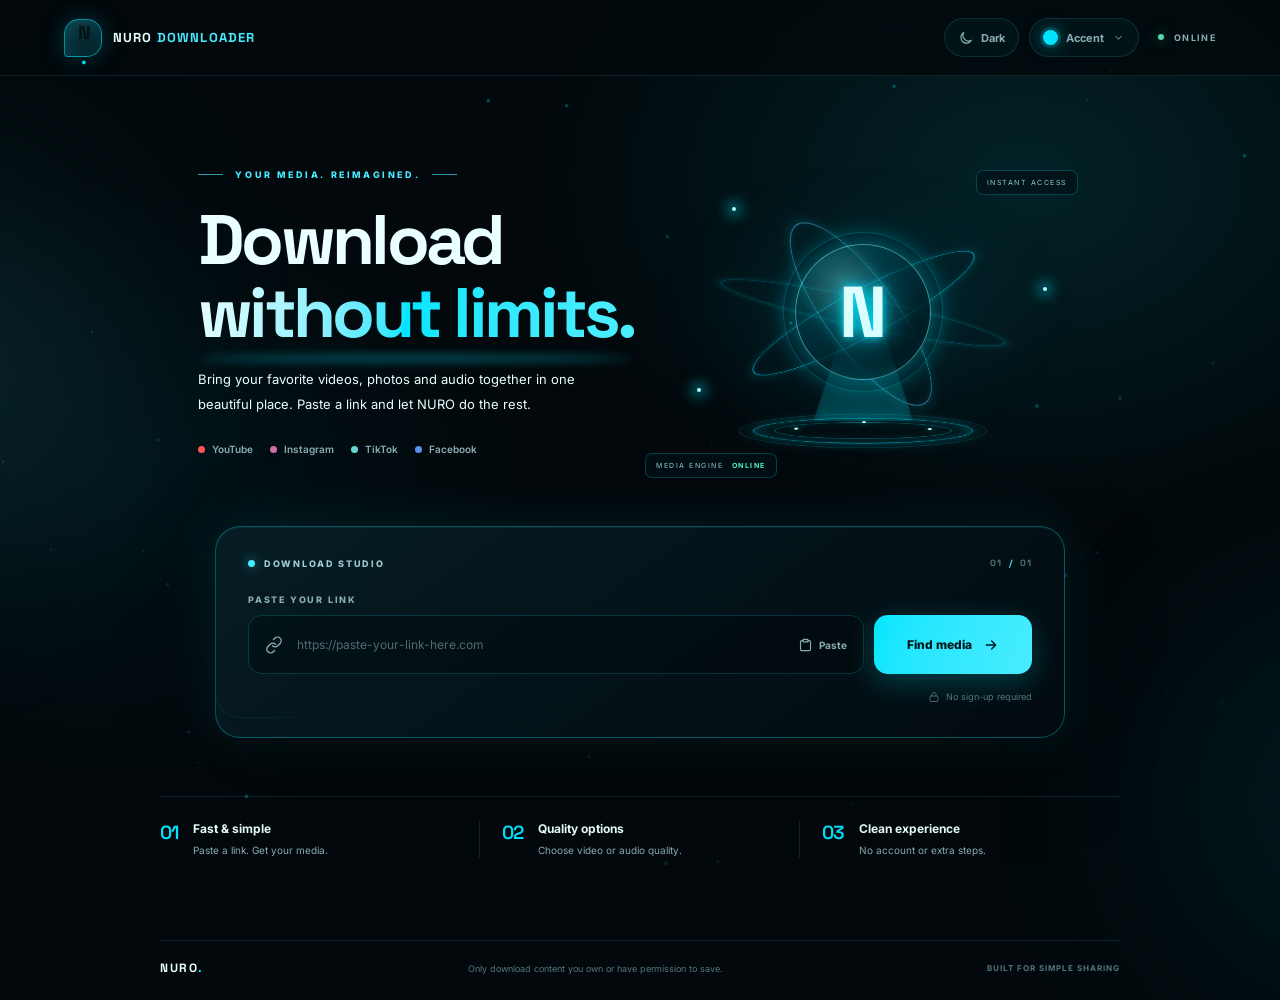
==== index.html @ 72dde892 "Add files via upload" ====
<!doctype html>
<html lang="en" data-mode="dark">
<head>
  <meta charset="UTF-8" />
  <meta name="viewport" content="width=device-width, initial-scale=1.0" />
  <meta name="theme-color" content="#080d10" />
  <meta name="color-scheme" content="dark light" />
  <meta name="description" content="A clean and simple way to save videos, photos and audio from supported platforms." />
  <title>NURO DOWNLOADER — Save your media</title>
  <link rel="preconnect" href="https://fonts.googleapis.com">
  <link rel="preconnect" href="https://fonts.gstatic.com" crossorigin>
  <link href="https://fonts.googleapis.com/css2?family=Inter:wght@400;500;600;700;800&family=Space+Grotesk:wght@400;500;600;700&display=swap" rel="stylesheet">
  <link rel="stylesheet" href="./style.css" />
</head>
<body>
  <div class="scroll-progress" id="scrollProgress" aria-hidden="true"></div>
  <canvas id="ambientCanvas" class="ambient-canvas" aria-hidden="true"></canvas>
  <div class="pointer-glow" id="pointerGlow" aria-hidden="true"></div>
  <div class="ambient ambient-one" aria-hidden="true"></div>
  <div class="ambient ambient-two" aria-hidden="true"></div>

  <header class="mast">
    <a class="brand" href="#/" aria-label="NURO Downloader home">
      <span class="brand-mark">N<span>.</span></span>
      <span class="brand-name">NURO <b>DOWNLOADER</b></span>
    </a>

    <div class="header-actions">
      <button id="modeBtn" class="mode-btn" type="button" aria-label="Switch to light mode" title="Switch to light mode">
        <span id="modeIcon" class="mode-icon" aria-hidden="true">
          <svg viewBox="0 0 24 24" fill="none" stroke="currentColor" stroke-width="1.8" stroke-linecap="round" stroke-linejoin="round"><path d="M20.2 15.4A8.5 8.5 0 0 1 8.6 3.8 8.5 8.5 0 1 0 20.2 15.4Z"/></svg>
        </span>
        <span id="modeName">Dark</span>
      </button>

      <div class="palette-control" id="paletteControl">
        <button id="paletteBtn" class="palette-btn" type="button" aria-haspopup="dialog" aria-expanded="false" aria-controls="palettePanel">
          <span id="paletteDot" class="palette-dot" aria-hidden="true"></span>
          <span>Accent</span>
          <svg class="chevron" viewBox="0 0 24 24" fill="none" stroke="currentColor" stroke-width="2" stroke-linecap="round" stroke-linejoin="round" aria-hidden="true"><path d="m7 10 5 5 5-5"/></svg>
        </button>
        <div id="palettePanel" class="palette-panel hidden" role="dialog" aria-label="Accent colour settings">
          <div class="palette-heading">
            <div>
              <strong>Color studio</strong>
              <span>Make the interface yours</span>
            </div>
            <button id="paletteClose" class="panel-close" type="button" aria-label="Close color studio">×</button>
          </div>
          <div id="paletteGrid" class="palette-grid" aria-label="Accent color presets"></div>
          <label class="custom-color-row" for="customColor">
            <span class="custom-color-copy"><strong>Custom color</strong><small>Choose any accent shade</small></span>
            <span class="custom-color-preview"><input id="customColor" type="color" value="#2B7880" aria-label="Choose a custom accent color"></span>
          </label>
          <p class="palette-note">Your appearance settings are saved on this device.</p>
        </div>
      </div>

      <span class="online-indicator"><i></i> ONLINE</span>
    </div>
  </header>

  <main class="shell">
    <section id="home" class="view">
      <div class="hero hero-cinematic">
        <div class="hero-copy">
          <div class="eyebrow"><span class="eyebrow-line"></span> YOUR MEDIA. REIMAGINED. <span class="eyebrow-line"></span></div>
          <h1>Download<br><span class="headline-accent">without limits.</span></h1>
          <p>Bring your favorite videos, photos and audio together in one beautiful place. Paste a link and let NURO do the rest.</p>
          <div class="platform-list" aria-label="Supported platforms">
            <span><i class="platform-dot youtube"></i>YouTube</span>
            <span><i class="platform-dot instagram"></i>Instagram</span>
            <span><i class="platform-dot tiktok"></i>TikTok</span>
            <span><i class="platform-dot facebook"></i>Facebook</span>
          </div>
        </div>
        <div class="holo-scene" aria-hidden="true">
          <div class="holo-orbit orbit-one"></div><div class="holo-orbit orbit-two"></div><div class="holo-orbit orbit-three"></div>
          <div class="holo-core"><span class="core-n">N</span><span class="core-flare"></span></div>
          <div class="holo-beam"></div><div class="holo-platform"><i></i><i></i><i></i></div>
          <span class="holo-tag tag-top">INSTANT ACCESS</span><span class="holo-tag tag-bottom">MEDIA ENGINE <b>ONLINE</b></span>
          <span class="holo-particle particle-a"></span><span class="holo-particle particle-b"></span><span class="holo-particle particle-c"></span>
        </div>
      </div>

      <section class="download-studio" aria-label="Media downloader">
        <div class="studio-topline">
          <div class="studio-label"><span class="studio-pulse"></span> DOWNLOAD STUDIO</div>
          <span class="studio-step">01 <i>/</i> 01</span>
        </div>
        <label class="input-label" for="videoUrl">PASTE YOUR LINK</label>
        <div class="url-row">
          <div class="input-wrap">
            <svg class="link-icon" viewBox="0 0 24 24" fill="none" stroke="currentColor" stroke-width="1.8" stroke-linecap="round" stroke-linejoin="round" aria-hidden="true"><path d="M10 13a5 5 0 0 0 7.1 0l3-3A5 5 0 0 0 13 2.9l-1.7 1.7"/><path d="M14 11a5 5 0 0 0-7.1 0l-3 3A5 5 0 0 0 11 21.1l1.7-1.7"/></svg>
            <input id="videoUrl" type="url" placeholder="https://paste-your-link-here.com" autocomplete="off" inputmode="url" aria-label="Video or photo URL">
            <div class="input-tools">
              <button id="clearBtn" class="input-tool hidden" type="button" aria-label="Clear link" title="Clear">×</button>
              <button id="pasteBtn" class="input-tool paste-tool" type="button" aria-label="Paste from clipboard" title="Paste from clipboard">
                <svg viewBox="0 0 24 24" fill="none" stroke="currentColor" stroke-width="1.8" stroke-linecap="round" stroke-linejoin="round" aria-hidden="true"><rect x="8" y="3" width="8" height="4" rx="1"/><path d="M16 5h2a2 2 0 0 1 2 2v12a2 2 0 0 1-2 2H6a2 2 0 0 1-2-2V7a2 2 0 0 1 2-2h2"/></svg>
                <span>Paste</span>
              </button>
            </div>
          </div>
          <button id="resolveBtn" class="find-btn" type="button">
            <span class="spin" aria-hidden="true"></span>
            <span class="find-label">Find media</span>
            <svg class="find-arrow" viewBox="0 0 24 24" fill="none" stroke="currentColor" stroke-width="2" stroke-linecap="round" stroke-linejoin="round" aria-hidden="true"><path d="M5 12h14M13 6l6 6-6 6"/></svg>
          </button>
        </div>
        <div class="input-footnote">
          <span id="detected" class="detected-platform" aria-live="polite"></span>
          <span class="privacy-note"><svg viewBox="0 0 24 24" fill="none" stroke="currentColor" stroke-width="1.7" stroke-linecap="round" stroke-linejoin="round" aria-hidden="true"><rect x="4" y="10" width="16" height="11" rx="2"/><path d="M8 10V7a4 4 0 0 1 8 0v3"/></svg> No sign-up required</span>
        </div>
        <p id="status" class="status" role="status" aria-live="polite"></p>
      </section>

      <div id="skeleton" class="loading-state hidden" aria-label="Finding media">
        <div class="loading-orb"><span></span></div>
        <div class="loading-copy"><strong>Connecting to NURO engine</strong><span>Analyzing your link and preparing media options...</span><div class="loading-track"><i></i></div></div>
        <span class="loading-percent">LIVE</span>
      </div>

      <div class="feature-strip">
        <div class="feature-item">
          <span class="feature-number">01</span>
          <div><h3>Fast &amp; simple</h3><p>Paste a link. Get your media.</p></div>
        </div>
        <div class="feature-item">
          <span class="feature-number">02</span>
          <div><h3>Quality options</h3><p>Choose video or audio quality.</p></div>
        </div>
        <div class="feature-item">
          <span class="feature-number">03</span>
          <div><h3>Clean experience</h3><p>No account or extra steps.</p></div>
        </div>
      </div>
    </section>

    <section id="detail" class="view hidden">
      <button id="backBtn" class="back-btn" type="button">
        <svg viewBox="0 0 24 24" fill="none" stroke="currentColor" stroke-width="1.8" stroke-linecap="round" stroke-linejoin="round" aria-hidden="true"><path d="m15 18-6-6 6-6"/></svg>
        Back to home
      </button>

      <div class="detail-intro">
        <div class="cover" id="cover">
          <img id="thumb" alt="Media preview" referrerpolicy="no-referrer">
          <video id="thumbVid" class="hidden" muted playsinline preload="metadata"></video>
          <div class="cover-overlay"></div>
          <span id="plat" class="platform-chip"></span>
          <span class="preview-caption">MEDIA PREVIEW</span>
        </div>
        <div class="detail-copy">
          <div class="eyebrow detail-eyebrow"><span class="eyebrow-line"></span> READY TO DOWNLOAD</div>
          <h2 id="title"></h2>
          <p>Choose the format that works best for you.</p>
          <div class="detail-points"><span><i></i> Link processed</span><span><i></i> Options available</span></div>
        </div>
      </div>

      <div class="results-heading">
        <div><span class="section-kicker">YOUR FILES</span><h3>Download options</h3></div>
        <span id="resultsCount" class="results-count"></span>
      </div>
      <div class="tabs" id="tabs" role="tablist" aria-label="Media type">
        <button data-tab="video" class="tab active" type="button" role="tab" aria-selected="true">Video</button>
        <button data-tab="photo" class="tab" type="button" role="tab" aria-selected="false">Photo</button>
        <button data-tab="audio" class="tab" type="button" role="tab" aria-selected="false">Audio</button>
      </div>
      <div id="list" class="download-list"></div>
    </section>

    <button class="back-to-top" id="backToTop" type="button" aria-label="Back to top" title="Back to top">
    <svg viewBox="0 0 24 24" fill="none" stroke="currentColor" stroke-width="2" stroke-linecap="round" stroke-linejoin="round" aria-hidden="true"><path d="m6 14 6-6 6 6"/></svg>
  </button>
  <footer class="footer">
      <a class="footer-brand" href="#/">NURO<span>.</span></a>
      <p>Only download content you own or have permission to save.</p>
      <span class="footer-version">BUILT FOR SIMPLE SHARING</span>
    </footer>
  </main>

  <div id="toasts" class="toasts" aria-live="polite" aria-atomic="false"></div>
  <script src="./config.js"></script>
  <script src="./script.js"></script>
</body>
</html>
---- style.css ----
:root {
  color-scheme: dark;
  --accent-base: #2B7880;
  --a: color-mix(in srgb, var(--accent-base) 62%, #ffffff);
  --a2: var(--accent-base);
  --on-accent: #041315;
  --bg: #080d10;
  --bg-soft: #0b1216;
  --surface: rgba(17, 27, 32, .78);
  --surface-strong: #111c21;
  --surface-soft: rgba(255,255,255,.035);
  --ink: #edf5f4;
  --muted: #87999b;
  --faint: #5d7073;
  --line: rgba(169, 209, 208, .12);
  --line-strong: rgba(169, 209, 208, .2);
  --ok: #58d6a4;
  --err: #ff747d;
  --shadow: 0 28px 90px rgba(0,0,0,.28);
  --serif: "Space Grotesk", Inter, sans-serif;
}

html[data-mode="light"] {
  color-scheme: light;
  --a: color-mix(in srgb, var(--accent-base) 88%, #001c20);
  --a2: var(--accent-base);
  --on-accent: #ffffff;
  --bg: #f4f8f7;
  --bg-soft: #edf3f2;
  --surface: rgba(255,255,255,.84);
  --surface-strong: #ffffff;
  --surface-soft: rgba(12, 47, 49, .035);
  --ink: #142628;
  --muted: #667a7b;
  --faint: #8c9d9d;
  --line: rgba(25, 73, 75, .12);
  --line-strong: rgba(25, 73, 75, .2);
  --ok: #138b65;
  --err: #d94e5c;
  --shadow: 0 24px 70px rgba(30, 67, 66, .10);
}

* { box-sizing: border-box; }
html { min-width: 320px; scroll-behavior: smooth; }
body {
  min-height: 100vh;
  margin: 0;
  overflow-x: hidden;
  position: relative;
  isolation: isolate;
  background:
    radial-gradient(ellipse 720px 480px at 50% -220px, color-mix(in srgb, var(--a2) 16%, transparent), transparent 72%),
    var(--bg);
  color: var(--ink);
  font-family: Inter, Arial, sans-serif;
  -webkit-tap-highlight-color: transparent;
  transition: background-color .35s ease, color .35s ease;
}
button, input { font: inherit; }
button { -webkit-tap-highlight-color: transparent; }
button:focus-visible, a:focus-visible, input:focus-visible { outline: 2px solid var(--a); outline-offset: 4px; }
.hidden { display: none !important; }

.ambient { position: fixed; z-index: -1; width: 360px; height: 360px; border-radius: 50%; filter: blur(125px); opacity: .12; pointer-events: none; transition: background .4s ease; }
.ambient-one { top: 170px; left: -260px; background: var(--a); }
.ambient-two { right: -260px; top: 620px; background: var(--a2); opacity: .1; }

/* Header */
.mast {
  min-height: 76px;
  padding: 0 max(5vw, 22px);
  display: flex;
  align-items: center;
  justify-content: space-between;
  gap: 18px;
  position: sticky;
  top: 0;
  z-index: 20;
  border-bottom: 1px solid var(--line);
  background: color-mix(in srgb, var(--bg) 82%, transparent);
  backdrop-filter: blur(22px);
  -webkit-backdrop-filter: blur(22px);
}
.brand { display: inline-flex; align-items: center; gap: 11px; color: var(--ink); text-decoration: none; min-width: 0; }
.brand-mark {
  width: 38px; height: 38px; display: grid; place-items: center;
  border-radius: 14px 14px 14px 5px;
  background: linear-gradient(145deg, var(--a), var(--a2));
  color: var(--on-accent); font: 700 19px var(--serif); letter-spacing: -2px;
  box-shadow: 0 7px 24px color-mix(in srgb, var(--a2) 24%, transparent);
}
.brand-mark span { color: #fff; }
.brand-name { font: 700 13px var(--serif); letter-spacing: 1.15px; white-space: nowrap; }
.brand-name b { color: var(--a); font-weight: 700; }
.header-actions { display: flex; align-items: center; gap: 10px; }
.mode-btn, .palette-btn {
  min-height: 39px; border: 1px solid var(--line); border-radius: 999px;
  padding: 0 13px; display: inline-flex; align-items: center; justify-content: center; gap: 8px;
  background: var(--surface-soft); color: var(--muted); font-size: 11px; font-weight: 700;
  cursor: pointer; transition: color .2s, border-color .2s, background .2s, transform .2s;
}
.mode-btn:hover, .palette-btn:hover, .palette-btn[aria-expanded="true"] { color: var(--ink); border-color: color-mix(in srgb, var(--a) 55%, var(--line)); background: color-mix(in srgb, var(--a) 8%, var(--surface)); }
.mode-btn:active, .palette-btn:active { transform: scale(.97); }
.mode-icon { width: 15px; height: 15px; display: grid; place-items: center; }
.mode-icon svg { width: 16px; height: 16px; }
.palette-control { position: relative; }
.palette-dot { width: 15px; height: 15px; display: block; border-radius: 50%; background: var(--accent-base); box-shadow: 0 0 0 3px color-mix(in srgb, var(--accent-base) 16%, transparent); }
.chevron { width: 13px; height: 13px; opacity: .65; transition: transform .2s; }
.palette-btn[aria-expanded="true"] .chevron { transform: rotate(180deg); }
.online-indicator { margin-left: 9px; color: var(--muted); font-size: 9px; letter-spacing: 1.3px; font-weight: 700; white-space: nowrap; }
.online-indicator i { width: 6px; height: 6px; display: inline-block; margin: 0 7px 1px 0; border-radius: 50%; background: var(--ok); box-shadow: 0 0 12px color-mix(in srgb, var(--ok) 55%, transparent); }

/* Color studio */
.palette-panel {
  position: absolute; top: calc(100% + 14px); right: 0; width: 286px; padding: 17px;
  border: 1px solid var(--line-strong); border-radius: 23px;
  background: color-mix(in srgb, var(--surface-strong) 94%, transparent);
  box-shadow: var(--shadow); backdrop-filter: blur(24px); -webkit-backdrop-filter: blur(24px);
  transform-origin: top right; animation: panel-in .2s ease both; z-index: 40;
}
@keyframes panel-in { from { opacity: 0; transform: translateY(-7px) scale(.97); } to { opacity: 1; transform: none; } }
.palette-heading { display: flex; align-items: flex-start; justify-content: space-between; gap: 12px; margin-bottom: 17px; }
.palette-heading strong { display: block; color: var(--ink); font: 700 14px var(--serif); }
.palette-heading span { display: block; margin-top: 4px; color: var(--muted); font-size: 10px; }
.panel-close { width: 27px; height: 27px; display: grid; place-items: center; border: 0; border-radius: 50%; background: var(--surface-soft); color: var(--muted); font-size: 19px; line-height: 1; cursor: pointer; }
.palette-grid { display: grid; grid-template-columns: repeat(7, 1fr); gap: 9px; }
.palette-swatch { width: 28px; height: 28px; padding: 0; position: relative; border: 2px solid transparent; border-radius: 50%; background: var(--swatch); cursor: pointer; transition: transform .2s, box-shadow .2s; }
.palette-swatch:hover { transform: scale(1.13); }
.palette-swatch.active { box-shadow: 0 0 0 2px var(--surface-strong), 0 0 0 4px var(--swatch); }
.palette-swatch.active::after { content: "✓"; position: absolute; inset: 0; display: grid; place-items: center; color: #fff; font-size: 12px; font-weight: 800; text-shadow: 0 1px 3px #0008; }
.custom-color-row { display: flex; justify-content: space-between; align-items: center; gap: 12px; margin-top: 18px; padding: 13px 0 3px; border-top: 1px solid var(--line); cursor: pointer; }
.custom-color-copy strong { display: block; color: var(--ink); font-size: 11px; }
.custom-color-copy small { display: block; margin-top: 4px; color: var(--muted); font-size: 9px; }
.custom-color-preview { width: 34px; height: 34px; padding: 3px; border: 1px solid var(--line-strong); border-radius: 50%; overflow: hidden; background: var(--surface-soft); }
.custom-color-preview input { width: 100%; height: 100%; padding: 0; display: block; border: 0; border-radius: 50%; background: transparent; cursor: pointer; }
.custom-color-preview input::-webkit-color-swatch-wrapper { padding: 0; }
.custom-color-preview input::-webkit-color-swatch { border: 0; border-radius: 50%; }
.custom-color-preview input::-moz-color-swatch { border: 0; border-radius: 50%; }
.palette-note { margin: 12px 0 0; color: var(--faint); font-size: 9px; line-height: 1.5; }

/* Main layout and hero */
.shell { width: min(960px, calc(100% - 44px)); margin: 0 auto; }
.view { animation: view-in .48s cubic-bezier(.2,.7,.2,1); }
@keyframes view-in { from { opacity: 0; transform: translateY(11px); } to { opacity: 1; transform: none; } }
.hero { padding: 83px 0 37px; text-align: center; }
.eyebrow { display: flex; align-items: center; justify-content: center; gap: 12px; color: var(--a); font-size: 9px; font-weight: 800; letter-spacing: 2.6px; }
.eyebrow-line { width: 25px; height: 1px; background: var(--a); opacity: .65; }
h1 { margin: 22px 0 15px; color: var(--ink); font: 700 clamp(43px, 7.5vw, 76px)/1.02 var(--serif); letter-spacing: -3.8px; }
.headline-accent { color: var(--a); position: relative; white-space: nowrap; }
.headline-accent::after { content: ""; position: absolute; height: 7px; left: 3px; right: 4px; bottom: -5px; border-radius: 50%; background: color-mix(in srgb, var(--a2) 35%, transparent); filter: blur(5px); }
.hero > p { max-width: 510px; margin: 0 auto; color: var(--muted); font-size: 14px; line-height: 1.8; }
.platform-list { display: flex; justify-content: center; flex-wrap: wrap; gap: 10px 22px; margin-top: 27px; }
.platform-list > span { display: inline-flex; align-items: center; gap: 7px; color: var(--muted); font-size: 10px; font-weight: 600; }
.platform-dot { width: 7px; height: 7px; border-radius: 50%; display: inline-block; }
.youtube { background: #ff5555; }.instagram { background: #d66ba7; }.tiktok { background: #65d5d1; }.facebook { background: #5b91ed; }

/* Downloader input */
.download-studio {
  position: relative; max-width: 800px; margin: 0 auto;
  padding: 27px 29px 21px; border: 1px solid var(--line-strong); border-radius: 27px;
  background: linear-gradient(135deg, color-mix(in srgb, var(--surface-strong) 88%, transparent), color-mix(in srgb, var(--surface) 75%, transparent));
  box-shadow: var(--shadow); overflow: hidden;
}
.download-studio::before { content: ""; position: absolute; width: 190px; height: 190px; right: -95px; top: -125px; border-radius: 50%; background: var(--a); opacity: .09; filter: blur(35px); pointer-events: none; }
.studio-topline { display: flex; align-items: center; justify-content: space-between; margin-bottom: 25px; }
.studio-label { display: inline-flex; align-items: center; gap: 9px; color: var(--muted); font-size: 9px; font-weight: 800; letter-spacing: 1.7px; }
.studio-pulse { width: 7px; height: 7px; border-radius: 50%; background: var(--a); box-shadow: 0 0 12px color-mix(in srgb, var(--a) 65%, transparent); }
.studio-step { color: var(--faint); font: 700 9px var(--serif); letter-spacing: 1px; }.studio-step i { margin: 0 4px; font-style: normal; color: var(--a); }
.input-label { display: block; margin-bottom: 10px; color: var(--muted); font-size: 9px; font-weight: 800; letter-spacing: 1.8px; }
.url-row { display: flex; gap: 10px; }
.input-wrap { flex: 1; min-width: 0; position: relative; }
.input-wrap input {
  width: 100%; min-height: 59px; padding: 0 139px 0 48px;
  border: 1px solid var(--line); border-radius: 17px; outline: none;
  background: color-mix(in srgb, var(--bg) 78%, transparent); color: var(--ink);
  font-size: 12px; transition: border-color .2s, box-shadow .2s, background .2s;
}
.input-wrap input::placeholder { color: var(--faint); opacity: .9; }
.input-wrap input:focus { border-color: color-mix(in srgb, var(--a) 70%, var(--line)); box-shadow: 0 0 0 4px color-mix(in srgb, var(--a) 10%, transparent); }
.link-icon { position: absolute; width: 18px; height: 18px; left: 17px; top: 50%; transform: translateY(-50%); color: var(--muted); pointer-events: none; }
.input-tools { position: absolute; right: 9px; top: 50%; transform: translateY(-50%); display: flex; align-items: center; gap: 5px; }
.input-tool { min-width: 31px; height: 31px; padding: 0 8px; border: 0; border-radius: 10px; display: inline-flex; align-items: center; justify-content: center; gap: 6px; background: transparent; color: var(--muted); font-size: 10px; font-weight: 700; cursor: pointer; transition: color .2s, background .2s; }
.input-tool svg { width: 15px; height: 15px; }
.input-tool:hover { color: var(--a); background: color-mix(in srgb, var(--a) 10%, transparent); }
.find-btn {
  min-width: 158px; min-height: 59px; padding: 0 19px; border: 0; border-radius: 17px;
  display: inline-flex; align-items: center; justify-content: center; gap: 11px;
  background: linear-gradient(125deg, var(--a), var(--a2)); color: var(--on-accent);
  font-size: 12px; font-weight: 800; cursor: pointer; white-space: nowrap;
  box-shadow: 0 10px 26px color-mix(in srgb, var(--a2) 22%, transparent);
  transition: transform .2s, box-shadow .2s, opacity .2s;
}
.find-btn:hover { transform: translateY(-2px); box-shadow: 0 14px 32px color-mix(in srgb, var(--a2) 32%, transparent); }
.find-btn:active { transform: scale(.98); }.find-btn:disabled { opacity: .7; cursor: wait; }
.find-arrow { width: 16px; height: 16px; transition: transform .2s; }.find-btn:hover .find-arrow { transform: translateX(3px); }
.spin { display: none; width: 15px; height: 15px; border: 2px solid color-mix(in srgb, var(--on-accent) 35%, transparent); border-top-color: var(--on-accent); border-radius: 50%; animation: rotate .7s linear infinite; }
.loading .spin { display: inline-block; }.loading .find-arrow { display: none; }
@keyframes rotate { to { transform: rotate(360deg); } }
.input-footnote { display: flex; align-items: center; justify-content: space-between; gap: 12px; min-height: 25px; margin-top: 10px; }
.detected-platform { color: var(--ok); font-size: 10px; font-weight: 700; }
.privacy-note { display: inline-flex; align-items: center; gap: 6px; color: var(--faint); font-size: 9px; }
.privacy-note svg { width: 12px; height: 12px; }
.status { min-height: 0; margin: 5px 0 0; color: var(--a); font-size: 11px; line-height: 1.5; }
.status.err { color: var(--err); }

/* Loading and feature strip */
.loading-state { max-width: 800px; margin: 18px auto 0; padding: 18px 22px; border: 1px solid var(--line); border-radius: 20px; background: var(--surface-soft); }
.loading-line, .loading-preview { border-radius: 99px; background: linear-gradient(90deg, var(--surface-strong) 20%, color-mix(in srgb, var(--a) 18%, var(--surface-strong)) 50%, var(--surface-strong) 80%); background-size: 220% 100%; animation: shimmer 1.3s linear infinite; }
.loading-line { height: 9px; margin-bottom: 12px; }.loading-line.short { width: 52%; }.loading-preview { height: 65px; margin-top: 16px; border-radius: 14px; }
@keyframes shimmer { to { background-position: -220% 0; } }
.feature-strip { display: grid; grid-template-columns: repeat(3, 1fr); margin: 58px 0 0; padding: 23px 0 0; border-top: 1px solid var(--line); }
.feature-item { display: flex; align-items: flex-start; gap: 15px; padding: 0 22px; border-right: 1px solid var(--line); }
.feature-item:first-child { padding-left: 0; }.feature-item:last-child { border-right: 0; padding-right: 0; }
.feature-number { color: var(--a); font: 600 19px var(--serif); letter-spacing: -1px; }
.feature-item h3 { margin: 1px 0 6px; color: var(--ink); font: 700 12px var(--serif); }
.feature-item p { margin: 0; color: var(--muted); font-size: 10px; line-height: 1.6; }

/* Results */
.back-btn { margin: 28px 0 22px; padding: 9px 0; border: 0; display: inline-flex; align-items: center; gap: 8px; background: transparent; color: var(--muted); font-size: 11px; font-weight: 700; cursor: pointer; transition: color .2s, transform .2s; }
.back-btn svg { width: 16px; height: 16px; }.back-btn:hover { color: var(--a); transform: translateX(-3px); }
.detail-intro { display: grid; grid-template-columns: minmax(0, 1.05fr) minmax(0, .95fr); align-items: center; gap: 35px; }
.cover { position: relative; aspect-ratio: 16 / 9; min-width: 0; overflow: hidden; border-radius: 23px; background: linear-gradient(135deg, color-mix(in srgb, var(--a) 25%, var(--surface-strong)), var(--surface-strong)); box-shadow: var(--shadow); }
.cover img, .cover video { position: absolute; inset: 0; width: 100%; height: 100%; object-fit: cover; }
.cover img { animation: cover-zoom 16s ease-in-out infinite alternate; }
@keyframes cover-zoom { to { transform: scale(1.08); } }
.cover-overlay { position: absolute; inset: 0; background: linear-gradient(180deg, transparent 45%, rgba(0,0,0,.48)); pointer-events: none; }
.platform-chip { position: absolute; left: 15px; bottom: 15px; padding: 7px 12px; border-radius: 99px; background: var(--a); color: var(--on-accent); font-size: 9px; font-weight: 800; letter-spacing: 1px; }
.preview-caption { position: absolute; right: 15px; bottom: 19px; color: #fff; font-size: 8px; font-weight: 800; letter-spacing: 1.5px; opacity: .8; }
.cover.nothumb { background: radial-gradient(circle at 75% 20%, color-mix(in srgb, var(--a) 40%, transparent), transparent 50%), linear-gradient(135deg, var(--surface-strong), var(--bg-soft)); }
.detail-copy { min-width: 0; }
.detail-eyebrow { justify-content: flex-start; font-size: 8px; letter-spacing: 2px; }
.detail-eyebrow .eyebrow-line { width: 20px; }
.detail-copy h2 { margin: 16px 0 9px; color: var(--ink); font: 700 clamp(25px, 4vw, 39px)/1.12 var(--serif); letter-spacing: -1.5px; overflow-wrap: anywhere; }
.detail-copy > p { margin: 0; color: var(--muted); font-size: 11px; line-height: 1.7; }
.detail-points { display: flex; flex-wrap: wrap; gap: 13px; margin-top: 21px; }
.detail-points span { display: inline-flex; align-items: center; gap: 6px; color: var(--muted); font-size: 9px; }
.detail-points i { width: 5px; height: 5px; border-radius: 50%; background: var(--ok); }
.results-heading { display: flex; align-items: flex-end; justify-content: space-between; gap: 15px; margin: 54px 0 17px; }
.section-kicker { color: var(--a); font-size: 8px; font-weight: 800; letter-spacing: 2px; }
.results-heading h3 { margin: 6px 0 0; color: var(--ink); font: 700 23px var(--serif); letter-spacing: -.7px; }
.results-count { color: var(--muted); font-size: 9px; font-weight: 700; }
.tabs { display: flex; align-items: center; gap: 5px; width: fit-content; max-width: 100%; margin-bottom: 10px; padding: 4px; border-radius: 999px; background: var(--surface-soft); border: 1px solid var(--line); }
.tab { min-width: 82px; padding: 9px 17px; border: 0; border-radius: 999px; background: transparent; color: var(--muted); font-size: 10px; font-weight: 700; cursor: pointer; transition: color .2s, background .2s, box-shadow .2s; }
.tab:hover { color: var(--ink); }.tab.active { color: var(--on-accent); background: linear-gradient(120deg, var(--a), var(--a2)); box-shadow: 0 4px 15px color-mix(in srgb, var(--a2) 18%, transparent); }
.download-list { display: grid; gap: 0; }
.download-row { min-height: 76px; display: flex; align-items: center; justify-content: space-between; gap: 17px; padding: 13px 5px; border-bottom: 1px solid var(--line); animation: row-in .35s ease both; animation-delay: calc(var(--i) * 45ms); transition: padding .2s, background .2s; }
@keyframes row-in { from { opacity: 0; transform: translateY(7px); } to { opacity: 1; transform: none; } }
.download-row:hover { padding-left: 12px; padding-right: 12px; background: color-mix(in srgb, var(--a) 5%, transparent); }
.file-info { min-width: 0; display: flex; align-items: center; gap: 13px; }
.file-icon { width: 39px; height: 39px; flex: 0 0 39px; display: grid; place-items: center; border-radius: 13px; background: color-mix(in srgb, var(--a) 11%, var(--surface-strong)); color: var(--a); }
.file-icon svg { width: 18px; height: 18px; }
.file-copy { min-width: 0; }.file-copy strong { display: block; overflow: hidden; color: var(--ink); font-size: 11px; font-weight: 700; text-overflow: ellipsis; white-space: nowrap; }
.file-copy small { display: block; margin-top: 5px; color: var(--muted); font-size: 9px; letter-spacing: .2px; }
.download-btn { min-width: 112px; min-height: 37px; padding: 0 15px; border: 1px solid color-mix(in srgb, var(--a) 28%, transparent); border-radius: 999px; background: color-mix(in srgb, var(--a) 10%, transparent); color: var(--a); font-size: 10px; font-weight: 800; cursor: pointer; white-space: nowrap; transition: color .2s, background .2s, transform .2s, box-shadow .2s; }
.download-btn:hover { background: var(--a); color: var(--on-accent); transform: translateY(-1px); box-shadow: 0 7px 20px color-mix(in srgb, var(--a2) 20%, transparent); }
.download-btn.done { background: color-mix(in srgb, var(--ok) 15%, transparent); color: var(--ok); border-color: color-mix(in srgb, var(--ok) 25%, transparent); }
.empty-state { padding: 34px 12px; text-align: center; color: var(--muted); font-size: 11px; border-bottom: 1px solid var(--line); }

/* Footer and notifications */
.footer { display: flex; align-items: center; justify-content: space-between; gap: 16px; margin-top: 82px; padding: 19px 0 24px; border-top: 1px solid var(--line); }
.footer-brand { color: var(--ink); font: 700 12px var(--serif); letter-spacing: 1.5px; text-decoration: none; }.footer-brand span { color: var(--a); }
.footer p { margin: 0; color: var(--faint); font-size: 9px; text-align: center; }
.footer-version { color: var(--faint); font-size: 8px; font-weight: 700; letter-spacing: 1px; }
.toasts { position: fixed; left: 50%; bottom: 22px; z-index: 60; width: min(420px, calc(100% - 30px)); display: grid; gap: 8px; transform: translateX(-50%); pointer-events: none; }
.toast { padding: 13px 16px; border: 1px solid var(--line-strong); border-left: 3px solid var(--a); border-radius: 15px; background: var(--surface-strong); color: var(--ink); box-shadow: var(--shadow); font-size: 11px; line-height: 1.5; cursor: pointer; pointer-events: auto; animation: toast-in .25s ease both, toast-out .25s ease 3.55s both; }
.toast.err { border-left-color: var(--err); }.toast.ok { border-left-color: var(--ok); }
@keyframes toast-in { from { opacity: 0; transform: translateY(8px); } to { opacity: 1; transform: none; } }
@keyframes toast-out { to { opacity: 0; transform: translateY(7px); } }

/* Responsive */
@media (max-width: 720px) {
  .mast { min-height: 68px; padding: 0 20px; }
  .shell { width: min(100% - 36px, 600px); }
  .hero { padding-top: 68px; }
  .detail-intro { grid-template-columns: 1fr; gap: 22px; }
  .cover { width: 100%; }
  .detail-copy { text-align: center; }.detail-eyebrow { justify-content: center; }.detail-points { justify-content: center; }
  .results-heading { margin-top: 42px; }
  .footer-version { display: none; }
}
@media (max-width: 560px) {
  .mast { padding: 0 15px; gap: 8px; }
  .brand { gap: 8px; }.brand-mark { width: 34px; height: 34px; font-size: 17px; border-radius: 12px 12px 12px 4px; }
  .brand-name { font-size: 10px; letter-spacing: .65px; }
  .header-actions { gap: 6px; }
  .mode-btn, .palette-btn { min-height: 35px; padding: 0 10px; gap: 6px; font-size: 10px; }
  .online-indicator { display: none; }
  .palette-panel { right: -2px; width: min(286px, calc(100vw - 24px)); }
  .shell { width: calc(100% - 30px); }
  .hero { padding: 61px 0 29px; }
  .eyebrow { font-size: 8px; letter-spacing: 1.8px; }
  h1 { margin: 19px 0 14px; font-size: clamp(40px, 11vw, 57px); letter-spacing: -2.8px; }
  .hero > p { max-width: 360px; font-size: 12px; }
  .platform-list { gap: 10px 15px; margin-top: 22px; }
  .platform-list > span { font-size: 9px; }
  .download-studio { padding: 21px 17px 16px; border-radius: 22px; }
  .studio-topline { margin-bottom: 20px; }
  .url-row { flex-direction: column; gap: 9px; }
  .input-wrap input { min-height: 56px; padding-left: 43px; padding-right: 124px; font-size: 11px; }
  .find-btn { min-height: 52px; width: 100%; }
  .feature-strip { grid-template-columns: 1fr; gap: 0; margin-top: 39px; padding-top: 7px; }
  .feature-item, .feature-item:first-child, .feature-item:last-child { padding: 15px 2px; border-right: 0; border-bottom: 1px solid var(--line); }
  .feature-item:last-child { border-bottom: 0; }
  .feature-number { width: 27px; font-size: 17px; }
  .feature-item h3 { font-size: 11px; }.feature-item p { font-size: 9px; }
  .detail-intro { gap: 18px; }.back-btn { margin-top: 20px; }
  .detail-copy h2 { font-size: 29px; }
  .results-heading { margin-top: 38px; }.results-heading h3 { font-size: 21px; }
  .tabs { width: 100%; }.tab { flex: 1; min-width: 0; padding: 10px 8px; }
  .download-row { min-height: 70px; gap: 9px; }.file-info { gap: 9px; }.file-icon { width: 35px; height: 35px; flex-basis: 35px; border-radius: 11px; }
  .download-btn { min-width: 91px; min-height: 35px; padding: 0 11px; font-size: 9px; }
  .footer { margin-top: 58px; flex-direction: column; justify-content: center; gap: 8px; }.footer p { font-size: 8px; }
}
@media (prefers-reduced-motion: reduce) {
  *, *::before, *::after { scroll-behavior: auto !important; animation-duration: .01ms !important; animation-iteration-count: 1 !important; transition-duration: .01ms !important; }
}


/* ── ULTRA MOTION LAYER ───────────────────────────────────────────── */
:root {
  --motion-fast: 180ms;
  --motion-mid: 420ms;
  --motion-slow: 900ms;
}
html { scroll-behavior: smooth; }
body { isolation: isolate; }
.ambient-canvas {
  position: fixed; inset: 0; width: 100%; height: 100%;
  z-index: -1; pointer-events: none; opacity: .72;
}
.pointer-glow {
  position: fixed; z-index: 0; pointer-events: none;
  width: 380px; height: 380px; border-radius: 50%;
  left: -190px; top: -190px; opacity: .11;
  background: radial-gradient(circle, var(--a) 0%, transparent 68%);
  filter: blur(12px); transform: translate3d(var(--px, -1000px), var(--py, -1000px), 0);
  transition: opacity .3s ease;
}
.scroll-progress {
  position: fixed; z-index: 100; inset: 0 auto auto 0; height: 3px; width: 0;
  background: linear-gradient(90deg, var(--a2), var(--a), #fff);
  box-shadow: 0 0 16px var(--a); border-radius: 0 99px 99px 0;
}
.back-to-top {
  position: fixed; z-index: 30; right: 22px; bottom: 22px;
  width: 48px; height: 48px; display: grid; place-items: center;
  border: 1px solid var(--line-strong); border-radius: 17px;
  color: var(--ink); background: var(--surface);
  backdrop-filter: blur(18px); box-shadow: var(--shadow);
  opacity: 0; visibility: hidden; transform: translateY(14px) scale(.88);
  transition: opacity .25s, transform .3s cubic-bezier(.2,.8,.2,1), visibility .25s, border-color .2s;
  cursor: pointer;
}
.back-to-top svg { width: 19px; height: 19px; }
.back-to-top.visible { opacity: 1; visibility: visible; transform: translateY(0) scale(1); }
.back-to-top:hover { border-color: var(--a); color: var(--a); transform: translateY(-4px); }
.brand-mark { transition: transform .5s cubic-bezier(.2,.8,.2,1), box-shadow .4s; }
.brand:hover .brand-mark { transform: rotate(-12deg) scale(1.1); box-shadow: 0 0 28px color-mix(in srgb,var(--a) 40%,transparent); }
.hero h1 { animation: headline-arrive .95s cubic-bezier(.16,1,.3,1) both; }
.headline-accent { background-size: 220% auto; animation: accent-flow 7s linear infinite; }
@keyframes headline-arrive { from { opacity:0; transform:translateY(28px) scale(.97); filter:blur(8px); } to { opacity:1; transform:none; filter:blur(0); } }
@keyframes accent-flow { to { background-position:220% center; } }
.download-studio {
  position: relative; overflow: hidden;
  transform: translateZ(0);
  transition: transform .45s cubic-bezier(.2,.8,.2,1), border-color .35s, box-shadow .35s;
}
.download-studio::before {
  content:""; position:absolute; inset:-1px; border-radius:inherit; padding:1px;
  background: conic-gradient(from var(--studio-angle,0deg), transparent 0 55%, var(--a) 68%, transparent 82%);
  -webkit-mask:linear-gradient(#000 0 0) content-box,linear-gradient(#000 0 0);
  -webkit-mask-composite:xor; mask-composite:exclude; pointer-events:none; opacity:.48;
  animation: studio-orbit 9s linear infinite;
}
@keyframes studio-orbit { to { --studio-angle:360deg; } }
@property --studio-angle { syntax:"<angle>"; initial-value:0deg; inherits:false; }
.find-btn, .tab, .dl, .mode-btn, .palette-btn, .back-btn, .input-tool {
  transition: transform .22s cubic-bezier(.2,.8,.2,1), box-shadow .25s, background .25s, border-color .25s, color .25s;
}
.find-btn:hover, .dl:hover { transform: translateY(-3px); }
.find-btn:active, .dl:active { transform: scale(.97); }
.platform-list > span { transition: transform .25s, color .25s, border-color .25s; }
.platform-list > span:hover { transform: translateY(-4px); color:var(--a); }
.platform-dot { transition: box-shadow .25s, transform .25s; }
.platform-list > span:hover .platform-dot { transform:scale(1.35); box-shadow:0 0 14px currentColor; }
.feature-item { transition: transform .35s cubic-bezier(.2,.8,.2,1), background .3s, border-color .3s; }
.feature-item:hover { transform: translateY(-6px); }
.cover { isolation:isolate; }
.cover img, .cover video { transition: transform 1.2s cubic-bezier(.2,.8,.2,1), filter .6s; }
.cover:hover img, .cover:hover video { transform:scale(1.055); filter:saturate(1.12); }
.download-option, .option-row, .download-list > * { animation: option-enter .55s cubic-bezier(.2,.8,.2,1) both; }
@keyframes option-enter { from { opacity:0; transform:translateY(18px) scale(.985); filter:blur(5px); } to { opacity:1; transform:none; filter:blur(0); } }
.toast { animation: toast-pop .42s cubic-bezier(.16,1,.3,1) both; }
@keyframes toast-pop { from { opacity:0; transform:translateY(18px) scale(.96); } to { opacity:1; transform:none; } }
.palette-panel { transform-origin:top right; animation: palette-in .32s cubic-bezier(.16,1,.3,1) both; }
@keyframes palette-in { from { opacity:0; transform:translateY(-10px) scale(.94); } to { opacity:1; transform:none; } }
::selection { color:var(--on-accent); background:var(--a); }
:focus-visible { outline:2px solid var(--a); outline-offset:4px; }
@media (max-width:650px) {
  .pointer-glow { display:none; }
  .back-to-top { right:14px; bottom:14px; width:44px; height:44px; border-radius:15px; }
}
@media (prefers-reduced-motion: reduce) {
  html { scroll-behavior:auto; }
  *, *::before, *::after { animation-duration:.01ms!important; animation-iteration-count:1!important; transition-duration:.01ms!important; }
  .ambient-canvas, .pointer-glow { display:none!important; }
}


/* ── NURO FUTURE / HOLOGRAPHIC INTERFACE ─────────────────────────── */
:root { --accent-base:#00E5FF; --a:color-mix(in srgb,var(--accent-base) 72%,#ffffff); --a2:var(--accent-base); --bg:#02080b; --bg-soft:#041116; --surface:rgba(5,22,28,.82); --surface-strong:#06171d; --surface-soft:rgba(0,229,255,.045); --ink:#eaffff; --muted:#8aadb2; --faint:#54777d; --line:rgba(92,231,244,.13); --line-strong:rgba(92,231,244,.27); --shadow:0 30px 100px rgba(0,0,0,.5),0 0 70px rgba(0,210,235,.08); }
html[data-mode="light"] { --bg:#eef9fa; --bg-soft:#e4f3f5; --surface:rgba(255,255,255,.86); --surface-strong:#fff; --surface-soft:rgba(0,120,140,.045); --ink:#09252b; --muted:#55777d; --faint:#819da1; --line:rgba(0,100,115,.13); --line-strong:rgba(0,100,115,.25); --shadow:0 24px 70px rgba(0,70,80,.13); }
body { background:radial-gradient(ellipse 700px 500px at 80% 18%,rgba(0,220,240,.12),transparent 70%),radial-gradient(ellipse 550px 420px at 10% 48%,rgba(0,130,160,.09),transparent 72%),var(--bg); }
.mast { border-bottom:1px solid var(--line); background:color-mix(in srgb,var(--bg) 76%,transparent); backdrop-filter:blur(22px); }
.brand-mark { border-radius:15px 15px 15px 4px; background:linear-gradient(145deg,#0b3e48,#03151b); border:1px solid rgba(0,229,255,.35); box-shadow:0 0 25px rgba(0,229,255,.17),inset 0 0 18px rgba(0,229,255,.08); }
.brand-mark span,.footer-brand span { color:#00e5ff; }
.hero-cinematic { min-height:430px; display:grid; grid-template-columns:1fr 1fr; align-items:center; gap:10px; padding:66px 4% 44px; text-align:left; position:relative; }
.hero-copy { position:relative; z-index:2; }
.hero-copy .eyebrow { justify-content:flex-start; }
.hero-cinematic h1 { font-size:clamp(43px,6.2vw,70px); letter-spacing:-3.7px; line-height:1.04; margin:24px 0 18px; }
.hero-cinematic .headline-accent { color:transparent; background:linear-gradient(100deg,#eaffff 0%,#00e5ff 42%,#6c9fff 85%); -webkit-background-clip:text; background-clip:text; }
.hero-copy > p { margin:0; max-width:420px; font-size:13px; line-height:1.9; }
.hero-cinematic .platform-list { justify-content:flex-start; gap:17px; margin-top:27px; }
.holo-scene { position:relative; height:340px; max-width:440px; width:100%; justify-self:end; display:grid; place-items:center; perspective:900px; isolation:isolate; }
.holo-scene::before { content:""; position:absolute; width:86%; height:72%; border-radius:50%; background:radial-gradient(ellipse,rgba(0,229,255,.16),rgba(0,110,150,.07) 38%,transparent 72%); filter:blur(22px); }
.holo-core { position:absolute; width:136px; height:136px; display:grid; place-items:center; border:1px solid rgba(115,247,255,.55); border-radius:50%; background:radial-gradient(circle at 34% 28%,rgba(153,255,255,.3),rgba(0,91,112,.18) 35%,rgba(0,8,14,.94) 72%); box-shadow:0 0 25px rgba(0,229,255,.38),inset 0 0 35px rgba(0,229,255,.2); animation:core-float 5s ease-in-out infinite; }
.core-n { font:700 72px/1 "Space Grotesk",sans-serif; color:#dfffff; text-shadow:0 0 10px #00e5ff,0 0 35px #00dfff; }
.core-flare { position:absolute; width:160px; height:160px; border-radius:50%; border:1px solid rgba(0,229,255,.22); box-shadow:0 0 25px rgba(0,229,255,.16); }
.holo-orbit { position:absolute; width:250px; height:110px; border:1px solid rgba(0,229,255,.68); border-radius:50%; box-shadow:0 0 15px rgba(0,229,255,.2),inset 0 0 12px rgba(0,229,255,.1); }
.orbit-one { transform:rotate(-28deg) rotateX(65deg); animation:orbit-spin 13s linear infinite; }
.orbit-two { width:220px;height:155px;transform:rotate(54deg) rotateX(63deg);border-color:rgba(91,198,255,.62);animation:orbit-spin 17s linear infinite reverse; }
.orbit-three { width:290px;height:92px;transform:rotate(12deg) rotateX(72deg);border-color:rgba(0,229,255,.28); }
.holo-beam { position:absolute; bottom:61px; width:100px; height:130px; background:linear-gradient(0deg,rgba(0,229,255,.28),rgba(0,229,255,.05),transparent); clip-path:polygon(43% 0,57% 0,100% 100%,0 100%); filter:blur(5px); }
.holo-platform { position:absolute; bottom:28px; width:220px; height:47px; border:1px solid rgba(0,229,255,.65); border-radius:50%; transform:rotateX(65deg); box-shadow:0 0 17px rgba(0,229,255,.3),inset 0 0 18px rgba(0,229,255,.25); }
.holo-platform::before,.holo-platform::after { content:""; position:absolute; inset:7px 20px; border:1px solid rgba(0,229,255,.38); border-radius:50%; }
.holo-platform::after { inset:-9px -15px; border-color:rgba(0,229,255,.2); }
.holo-platform i { position:absolute; width:4px;height:4px;border-radius:50%;background:#bfffff;box-shadow:0 0 9px #00e5ff;top:17px;left:40px; }
.holo-platform i:nth-child(2){left:108px;top:5px}.holo-platform i:nth-child(3){left:174px;top:18px}
.holo-tag { position:absolute; padding:7px 10px; border:1px solid rgba(0,229,255,.24); border-radius:7px; color:#8fcbd0; background:rgba(2,18,23,.7); font-size:7px; letter-spacing:1.5px; backdrop-filter:blur(8px); }
.tag-top { top:28px;right:4px; }.tag-bottom { bottom:4px;left:0; }.tag-bottom b { color:#4cf5c4;margin-left:5px; }
.holo-particle { position:absolute; width:4px;height:4px;border-radius:50%;background:#aaffff;box-shadow:0 0 14px 3px #00dfff;animation:particle-float 4s ease-in-out infinite; }.particle-a{top:65px;left:20%}.particle-b{top:145px;right:8%;animation-delay:-1.4s}.particle-c{bottom:90px;left:12%;animation-delay:-2.2s}
@keyframes core-float { 0%,100%{transform:translateY(0)}50%{transform:translateY(-12px)} }
@keyframes orbit-spin { to { transform:rotate(332deg) rotateX(65deg); } }
@keyframes particle-float { 0%,100%{transform:translateY(0);opacity:.45}50%{transform:translateY(-16px);opacity:1} }
.download-studio { max-width:850px; padding:30px 32px 23px; border-radius:25px; background:linear-gradient(145deg,rgba(6,30,37,.94),rgba(2,11,16,.94)); border-color:rgba(0,229,255,.25); box-shadow:0 25px 90px rgba(0,0,0,.48),0 0 55px rgba(0,210,235,.1),inset 0 1px rgba(255,255,255,.06); }
html[data-mode="light"] .download-studio { background:linear-gradient(145deg,rgba(255,255,255,.97),rgba(231,248,250,.96)); }
.studio-label { color:#9ccbd0; }.input-wrap input { border-radius:14px; background:rgba(0,0,0,.26); border-color:rgba(0,229,255,.18); }.find-btn { border-radius:14px; background:linear-gradient(110deg,#00d8ee,#5af4ff); color:#00171c; box-shadow:0 8px 30px rgba(0,229,255,.24); }
.loading-state { display:flex; align-items:center; gap:17px; border-color:rgba(0,229,255,.2); background:var(--surface); }
.loading-orb { width:48px;height:48px;flex:0 0 48px;border-radius:50%;display:grid;place-items:center;border:1px solid rgba(0,229,255,.25);box-shadow:0 0 22px rgba(0,229,255,.12); }
.loading-orb span { width:27px;height:27px;border:2px solid rgba(0,229,255,.15);border-top-color:#00e5ff;border-right-color:#00e5ff;border-radius:50%;animation:rotate .7s linear infinite; }
.loading-copy { min-width:0;flex:1; }.loading-copy strong,.loading-copy span { display:block; }.loading-copy strong { font-size:11px;color:var(--ink); }.loading-copy span { margin-top:5px;font-size:9px;color:var(--muted); }.loading-track { height:3px;margin-top:12px;border-radius:10px;overflow:hidden;background:rgba(0,229,255,.12); }.loading-track i { display:block;width:38%;height:100%;border-radius:10px;background:linear-gradient(90deg,transparent,#00e5ff,#fff);box-shadow:0 0 12px #00e5ff;animation:load-sweep 1.4s ease-in-out infinite; }.loading-percent { color:#00e5ff;font-size:8px;font-weight:800;letter-spacing:1.4px; }
@keyframes load-sweep { 0%{transform:translateX(-110%)}100%{transform:translateX(290%)} }
.feature-strip { border-color:var(--line); }.feature-number { color:#00e5ff; }.feature-item h3 { font-family:Inter,sans-serif; }.footer { border-color:var(--line); }
@media(max-width:720px){.hero-cinematic{grid-template-columns:1fr;padding:52px 0 32px;gap:0;text-align:center}.hero-copy .eyebrow{justify-content:center}.hero-cinematic h1{font-size:clamp(42px,10vw,62px);letter-spacing:-2.7px;margin:20px 0 13px}.hero-copy>p{margin:0 auto;max-width:390px}.hero-cinematic .platform-list{justify-content:center;margin-top:20px}.holo-scene{height:270px;max-width:360px;justify-self:center;margin-top:8px;transform:scale(.92)}.holo-core{width:115px;height:115px}.core-n{font-size:60px}.holo-orbit{width:220px}.orbit-two{width:195px;height:140px}.orbit-three{width:255px}.holo-platform{bottom:20px}.holo-beam{bottom:53px}.tag-top{right:0}.tag-bottom{left:0}}
@media(max-width:560px){.hero-cinematic{padding-top:43px}.holo-scene{height:235px;transform:scale(.82);margin-top:-3px;margin-bottom:-12px}.download-studio{padding:21px 17px 17px}.loading-state{padding:15px 13px;gap:11px}.loading-orb{width:39px;height:39px;flex-basis:39px}.loading-orb span{width:23px;height:23px}.loading-percent{font-size:7px}.loading-copy span{font-size:8px}.hero-cinematic .platform-list{gap:10px 14px}}
@media(prefers-reduced-motion:reduce){.holo-core,.holo-orbit,.holo-particle,.loading-orb span,.loading-track i{animation:none!important}}


/* ── LIVE ACCENT COLOR OVERRIDES ─────────────────────────────────── */
/* All primary UI accents derive from --accent-base, including the Future theme. */
:root {
  --a: color-mix(in srgb, var(--accent-base) 72%, #ffffff);
  --a2: var(--accent-base);
  --accent-glow: color-mix(in srgb, var(--accent-base) 24%, transparent);
}
html[data-mode="light"] {
  --a: color-mix(in srgb, var(--accent-base) 88%, #001c20);
  --a2: var(--accent-base);
}
.palette-dot {
  background: var(--accent-base);
  box-shadow: 0 0 0 3px color-mix(in srgb, var(--accent-base) 16%, transparent),
              0 0 16px color-mix(in srgb, var(--accent-base) 55%, transparent);
}
.palette-swatch.active {
  outline: 2px solid var(--accent-base);
  box-shadow: 0 0 0 4px color-mix(in srgb, var(--accent-base) 20%, transparent);
}
.brand-mark {
  border-color: color-mix(in srgb, var(--accent-base) 55%, transparent);
  box-shadow: 0 0 25px color-mix(in srgb, var(--accent-base) 22%, transparent),
              inset 0 0 18px color-mix(in srgb, var(--accent-base) 12%, transparent);
}
.brand-mark span, .footer-brand span { color: var(--accent-base); }
.hero-cinematic .headline-accent {
  background-image: linear-gradient(100deg, var(--ink) 0%, var(--a2) 48%, var(--a) 90%);
}
.download-studio {
  border-color: color-mix(in srgb, var(--accent-base) 32%, transparent);
  box-shadow: 0 25px 90px rgba(0,0,0,.48),
              0 0 55px color-mix(in srgb, var(--accent-base) 12%, transparent),
              inset 0 1px rgba(255,255,255,.06);
}
.find-btn, .tab.active, .download-btn:hover {
  background: linear-gradient(110deg, var(--a2), var(--a));
  box-shadow: 0 8px 30px color-mix(in srgb, var(--accent-base) 24%, transparent);
}
.feature-number, .loading-percent { color: var(--accent-base); }
.loading-orb { border-color: color-mix(in srgb, var(--accent-base) 35%, transparent); }
.loading-orb span {
  border-top-color: var(--accent-base);
  border-right-color: var(--accent-base);
}
.loading-track { background: color-mix(in srgb, var(--accent-base) 14%, transparent); }
.loading-track i {
  background: linear-gradient(90deg, transparent, var(--accent-base), #fff);
  box-shadow: 0 0 12px var(--accent-base);
}
.scroll-progress {
  background: linear-gradient(90deg, var(--a2), var(--a));
  box-shadow: 0 0 14px color-mix(in srgb, var(--accent-base) 55%, transparent);
}
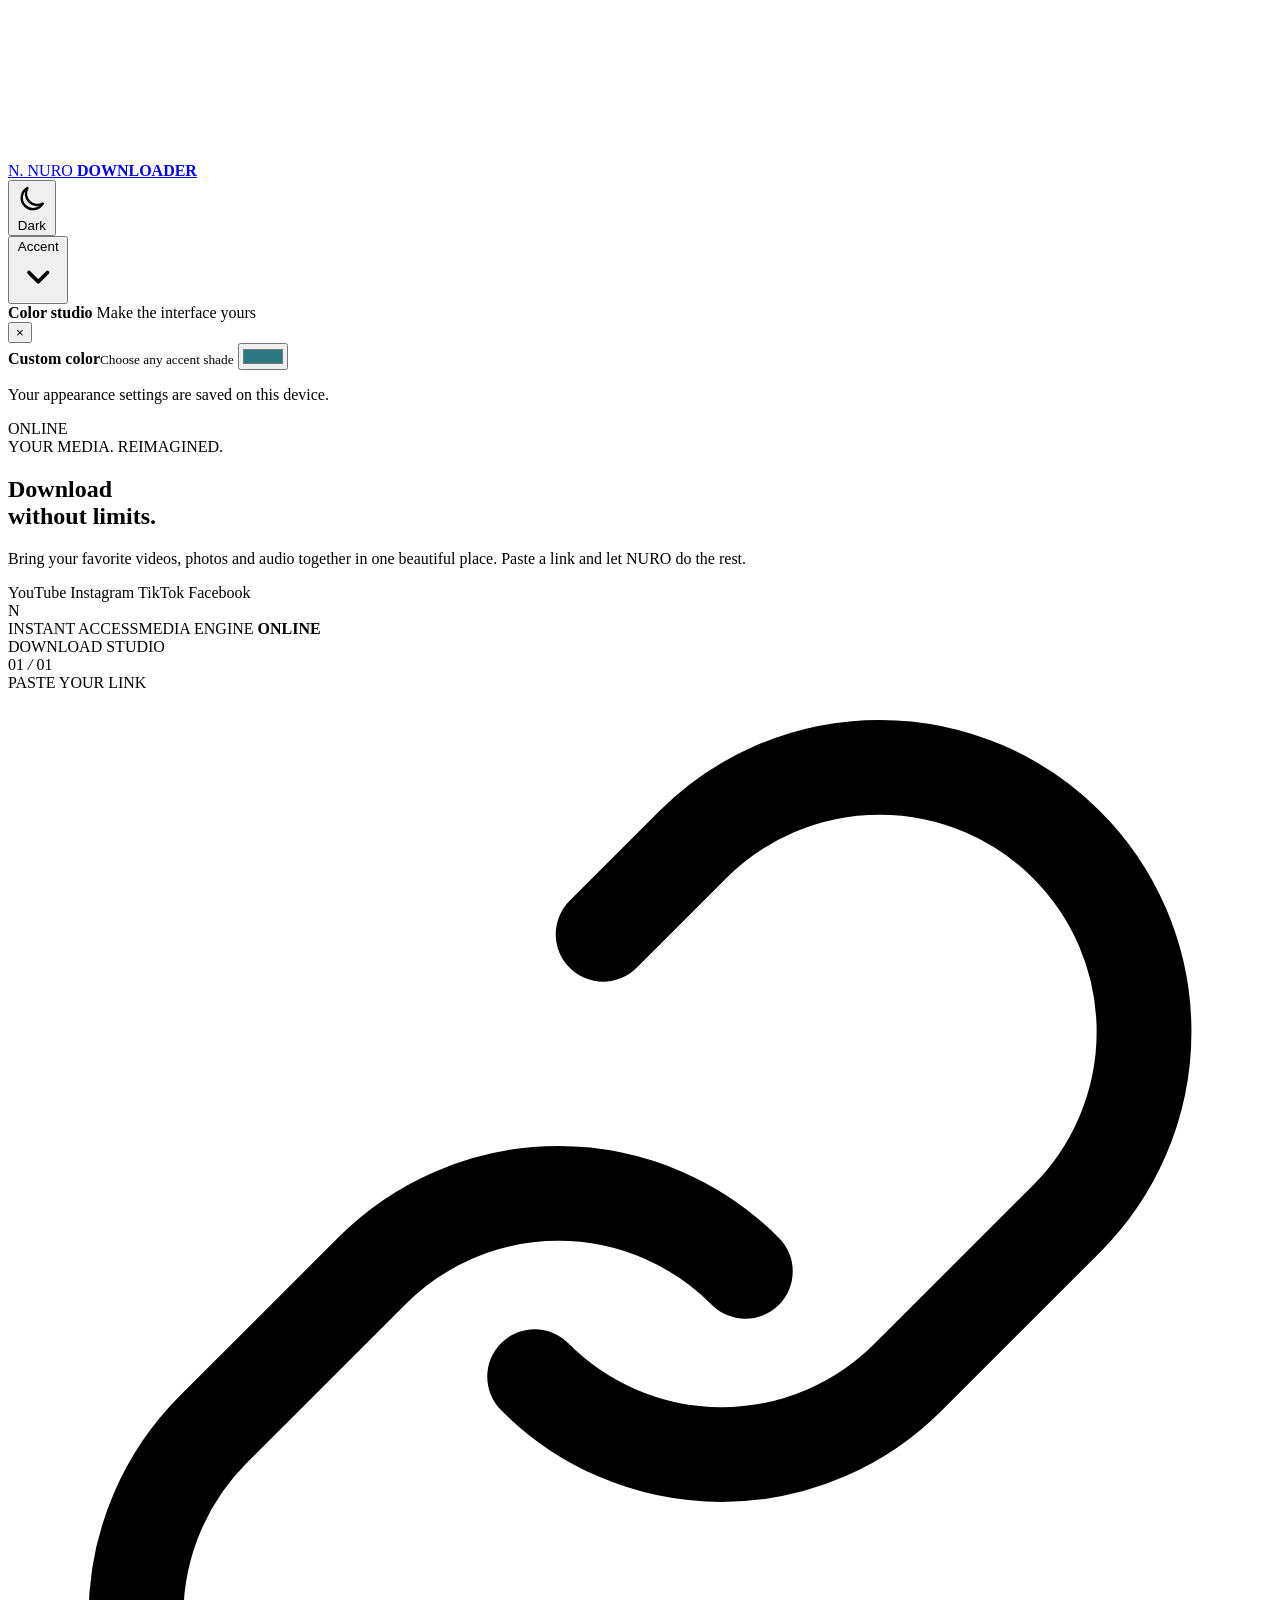
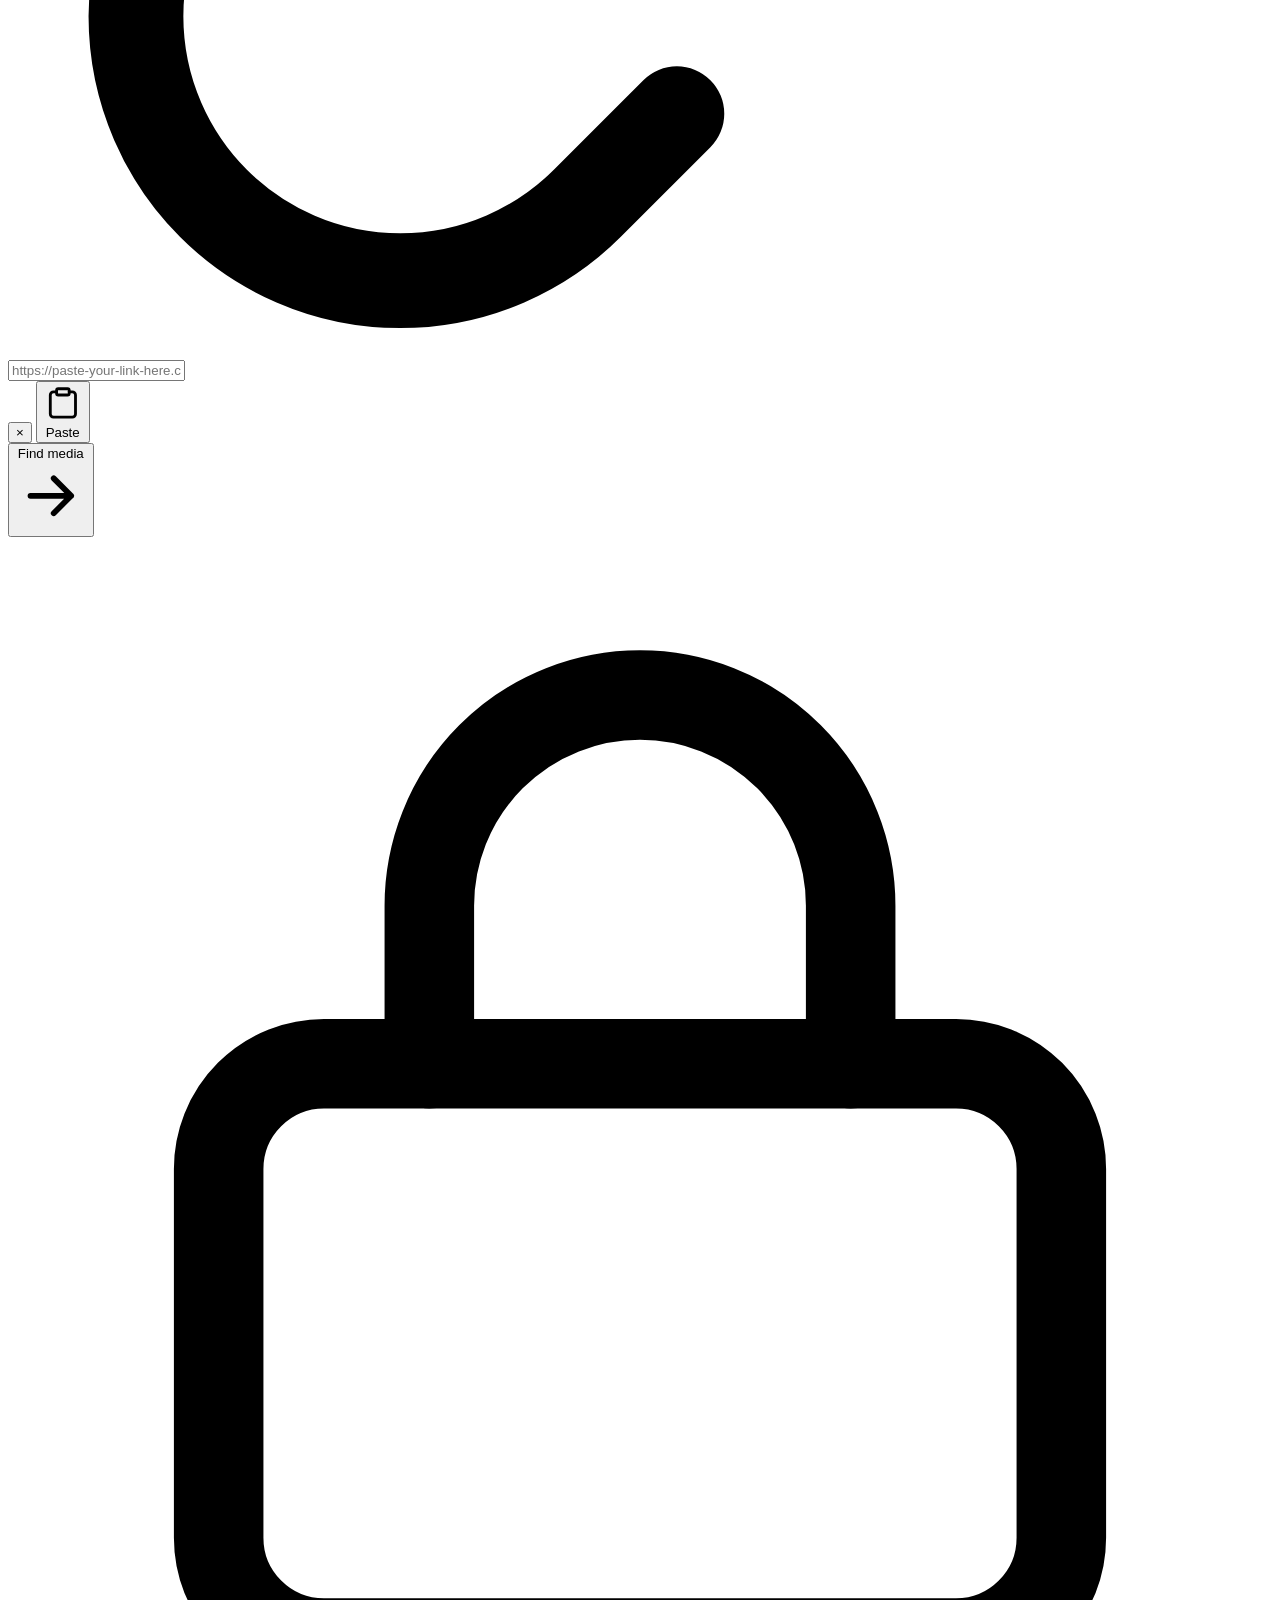
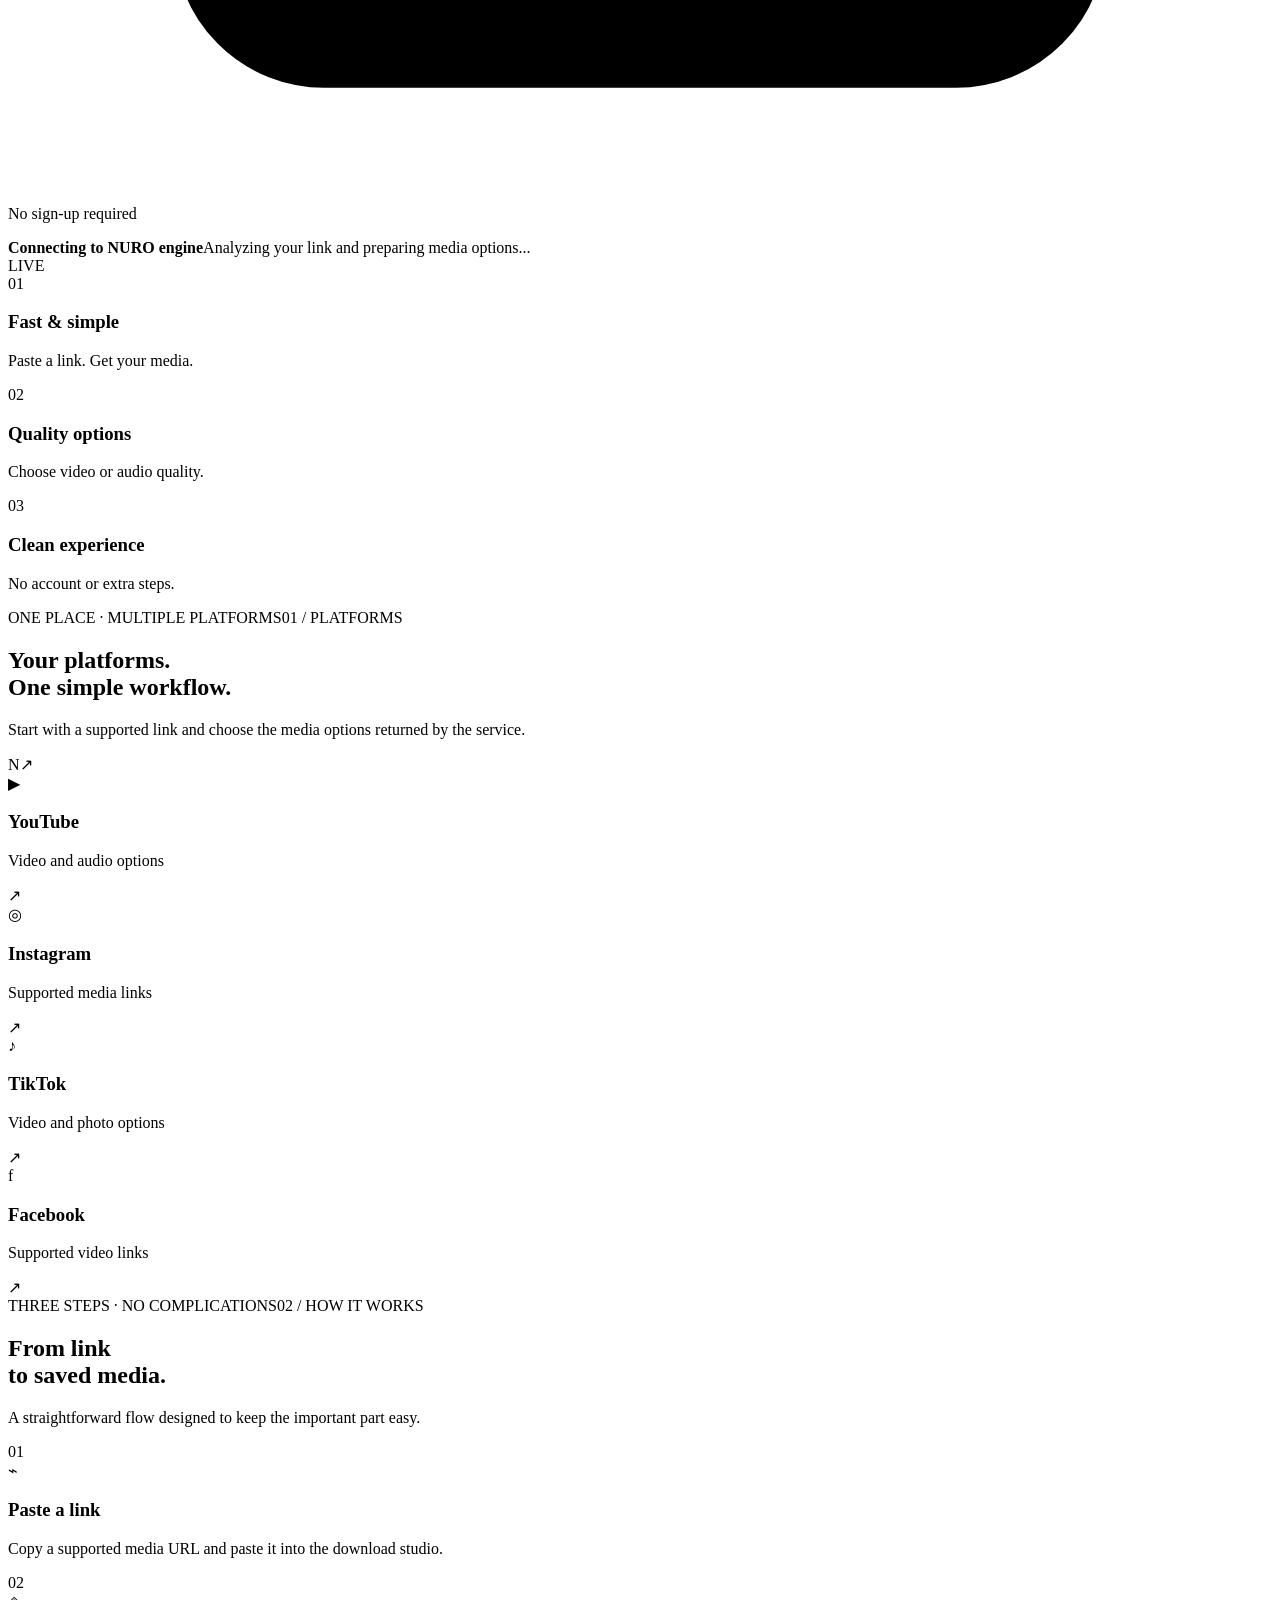
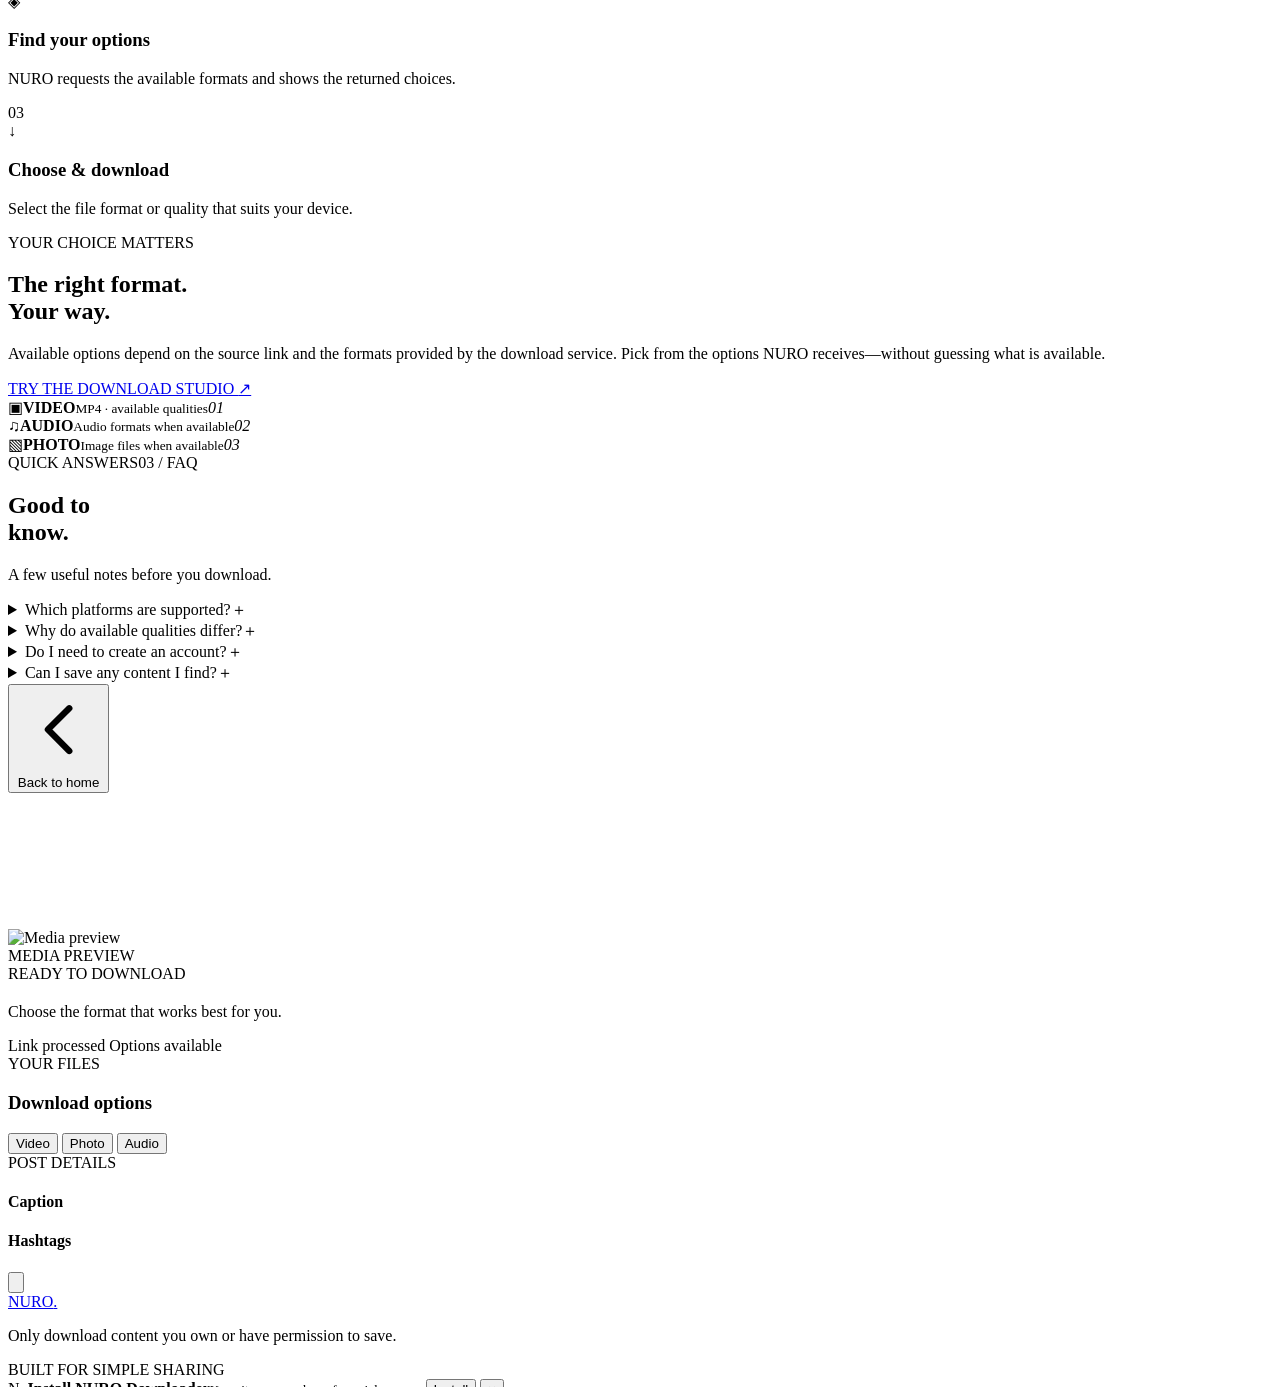
==== commit d8b624ca: "Add files via upload" ====
--- a/index.html
+++ b/index.html
@@ -4,6 +4,13 @@
   <meta charset="UTF-8" />
   <meta name="viewport" content="width=device-width, initial-scale=1.0" />
   <meta name="theme-color" content="#080d10" />
+  <meta name="mobile-web-app-capable" content="yes" />
+  <meta name="apple-mobile-web-app-capable" content="yes" />
+  <meta name="apple-mobile-web-app-status-bar-style" content="black-translucent" />
+  <meta name="apple-mobile-web-app-title" content="NURO Downloader" />
+  <link rel="manifest" href="./manifest.webmanifest" />
+  <link rel="icon" href="./icons/icon-192.png" type="image/png" />
+  <link rel="apple-touch-icon" href="./icons/icon-192.png" />
   <meta name="color-scheme" content="dark light" />
   <meta name="description" content="A clean and simple way to save videos, photos and audio from supported platforms." />
   <title>NURO DOWNLOADER — Save your media</title>
@@ -134,6 +141,41 @@
           <div><h3>Clean experience</h3><p>No account or extra steps.</p></div>
         </div>
       </div>
+
+      <section class="below-section platform-section" aria-labelledby="platformHeading">
+        <div class="section-topline"><span class="section-kicker">ONE PLACE · MULTIPLE PLATFORMS</span><span class="section-index">01 / PLATFORMS</span></div>
+        <div class="section-heading-row"><div><h2 id="platformHeading">Your platforms.<br><span>One simple workflow.</span></h2><p>Start with a supported link and choose the media options returned by the service.</p></div><div class="heading-orb" aria-hidden="true">N<span>↗</span></div></div>
+        <div class="platform-cards">
+          <article class="platform-card yt"><span class="platform-symbol">▶</span><div><h3>YouTube</h3><p>Video and audio options</p></div><span class="platform-arrow">↗</span></article>
+          <article class="platform-card ig"><span class="platform-symbol">◎</span><div><h3>Instagram</h3><p>Supported media links</p></div><span class="platform-arrow">↗</span></article>
+          <article class="platform-card tt"><span class="platform-symbol">♪</span><div><h3>TikTok</h3><p>Video and photo options</p></div><span class="platform-arrow">↗</span></article>
+          <article class="platform-card fb"><span class="platform-symbol">f</span><div><h3>Facebook</h3><p>Supported video links</p></div><span class="platform-arrow">↗</span></article>
+        </div>
+      </section>
+
+      <section class="below-section workflow-section" aria-labelledby="workflowHeading">
+        <div class="section-topline"><span class="section-kicker">THREE STEPS · NO COMPLICATIONS</span><span class="section-index">02 / HOW IT WORKS</span></div>
+        <div class="section-heading-row"><div><h2 id="workflowHeading">From link<br><span>to saved media.</span></h2><p>A straightforward flow designed to keep the important part easy.</p></div></div>
+        <div class="workflow-grid">
+          <article class="workflow-card"><span class="workflow-num">01</span><div class="workflow-icon">⌁</div><h3>Paste a link</h3><p>Copy a supported media URL and paste it into the download studio.</p><span class="workflow-line"></span></article>
+          <article class="workflow-card"><span class="workflow-num">02</span><div class="workflow-icon">◈</div><h3>Find your options</h3><p>NURO requests the available formats and shows the returned choices.</p><span class="workflow-line"></span></article>
+          <article class="workflow-card"><span class="workflow-num">03</span><div class="workflow-icon">↓</div><h3>Choose &amp; download</h3><p>Select the file format or quality that suits your device.</p><span class="workflow-line"></span></article>
+        </div>
+      </section>
+
+      <section class="below-section quality-section" aria-labelledby="qualityHeading">
+        <div class="quality-panel"><div class="quality-copy"><span class="section-kicker">YOUR CHOICE MATTERS</span><h2 id="qualityHeading">The right format.<br><span>Your way.</span></h2><p>Available options depend on the source link and the formats provided by the download service. Pick from the options NURO receives—without guessing what is available.</p><a class="text-link" href="#home">TRY THE DOWNLOAD STUDIO <span>↗</span></a></div><div class="format-stack" aria-label="Example media format labels"><div class="format-chip"><span class="format-icon">▣</span><span><b>VIDEO</b><small>MP4 · available qualities</small></span><i>01</i></div><div class="format-chip"><span class="format-icon audio">♫</span><span><b>AUDIO</b><small>Audio formats when available</small></span><i>02</i></div><div class="format-chip"><span class="format-icon photo">▧</span><span><b>PHOTO</b><small>Image files when available</small></span><i>03</i></div><div class="format-glow" aria-hidden="true"></div></div></div>
+      </section>
+
+      <section class="below-section faq-section" aria-labelledby="faqHeading">
+        <div class="section-topline"><span class="section-kicker">QUICK ANSWERS</span><span class="section-index">03 / FAQ</span></div>
+        <div class="faq-layout"><div><h2 id="faqHeading">Good to<br><span>know.</span></h2><p>A few useful notes before you download.</p></div><div class="faq-list">
+          <details class="faq-item"><summary>Which platforms are supported?<span>＋</span></summary><p>NURO currently recognizes YouTube, Instagram, TikTok and Facebook links. Actual downloadable formats depend on the link and backend response.</p></details>
+          <details class="faq-item"><summary>Why do available qualities differ?<span>＋</span></summary><p>Each source can provide a different set of media formats and qualities. NURO displays the options returned for that link.</p></details>
+          <details class="faq-item"><summary>Do I need to create an account?<span>＋</span></summary><p>No account is required to use the download interface.</p></details>
+          <details class="faq-item"><summary>Can I save any content I find?<span>＋</span></summary><p>Please download only content you own or have permission to save, and follow the platform's terms and applicable laws.</p></details>
+        </div></div>
+      </section>
     </section>
 
     <section id="detail" class="view hidden">
@@ -168,6 +210,12 @@
         <button data-tab="audio" class="tab" type="button" role="tab" aria-selected="false">Audio</button>
       </div>
       <div id="list" class="download-list"></div>
+
+      <section id="mediaText" class="media-text-card hidden" aria-label="Video caption and hashtags">
+        <div class="media-text-heading"><span class="section-kicker">POST DETAILS</span><span class="media-text-platform" id="mediaTextPlatform"></span></div>
+        <div id="captionBlock" class="caption-block hidden"><h4>Caption</h4><p id="mediaCaption"></p></div>
+        <div id="hashtagsBlock" class="hashtags-block hidden"><h4>Hashtags</h4><div id="mediaHashtags" class="hashtag-list"></div></div>
+      </section>
     </section>
 
     <button class="back-to-top" id="backToTop" type="button" aria-label="Back to top" title="Back to top">
@@ -181,7 +229,78 @@
   </main>
 
   <div id="toasts" class="toasts" aria-live="polite" aria-atomic="false"></div>
+
+  <aside id="pwaInstallPrompt" class="pwa-install-prompt" aria-label="Install NURO Downloader" aria-live="polite" hidden>
+    <span class="pwa-install-icon" aria-hidden="true">N<span>.</span></span>
+    <span class="pwa-install-copy"><strong>Install NURO Downloader</strong><small>Keep it on your phone for quick access.</small></span>
+    <button id="pwaInstallBtn" class="pwa-install-btn" type="button">Install</button>
+    <button id="pwaInstallClose" class="pwa-install-close" type="button" aria-label="Dismiss install message">×</button>
+  </aside>
+
   <script src="./config.js"></script>
   <script src="./script.js"></script>
+  <script>
+    (() => {
+      const promptBox = document.getElementById('pwaInstallPrompt');
+      const installBtn = document.getElementById('pwaInstallBtn');
+      const closeBtn = document.getElementById('pwaInstallClose');
+      const dismissedKey = 'nuro_pwa_prompt_dismissed_v1';
+      let installEvent = null;
+      let showTimer = null;
+      const isInstalled = () => window.matchMedia('(display-mode: standalone)').matches || window.navigator.standalone === true;
+      const isIOS = /iphone|ipad|ipod/i.test(navigator.userAgent);
+      const isAndroid = /android/i.test(navigator.userAgent);
+
+      const showPrompt = () => {
+        if (isInstalled() || localStorage.getItem(dismissedKey) === '1') return;
+        promptBox.hidden = false;
+        requestAnimationFrame(() => promptBox.classList.add('is-visible'));
+      };
+      const hidePrompt = (remember = false) => {
+        promptBox.classList.remove('is-visible');
+        window.setTimeout(() => { promptBox.hidden = true; }, 260);
+        if (remember) localStorage.setItem(dismissedKey, '1');
+      };
+
+      window.addEventListener('beforeinstallprompt', (event) => {
+        event.preventDefault();
+        installEvent = event;
+        window.clearTimeout(showTimer);
+        showPrompt();
+      });
+
+      window.addEventListener('appinstalled', () => {
+        installEvent = null;
+        hidePrompt(true);
+      });
+
+      installBtn.addEventListener('click', async () => {
+        if (installEvent) {
+          installEvent.prompt();
+          await installEvent.userChoice;
+          installEvent = null;
+          hidePrompt(false);
+          return;
+        }
+        const help = isIOS
+          ? 'To install: tap Share, then choose “Add to Home Screen”.'
+          : isAndroid
+            ? 'To install: open your browser menu (⋮), then choose “Install app” or “Add to Home screen”.'
+            : 'Use your browser menu and choose “Install app” or “Add to Home Screen”.';
+        if (typeof window.toast === 'function') window.toast(help);
+        else alert(help);
+      });
+
+      closeBtn.addEventListener('click', () => hidePrompt(true));
+
+      if (!isInstalled() && localStorage.getItem(dismissedKey) !== '1') {
+        showTimer = window.setTimeout(showPrompt, 2600);
+      }
+
+      if ('serviceWorker' in navigator && /^https?:$/.test(location.protocol)) {
+        window.addEventListener('load', () => navigator.serviceWorker.register('./service-worker.js').catch(() => {}));
+      }
+    })();
+  </script>
 </body>
 </html>
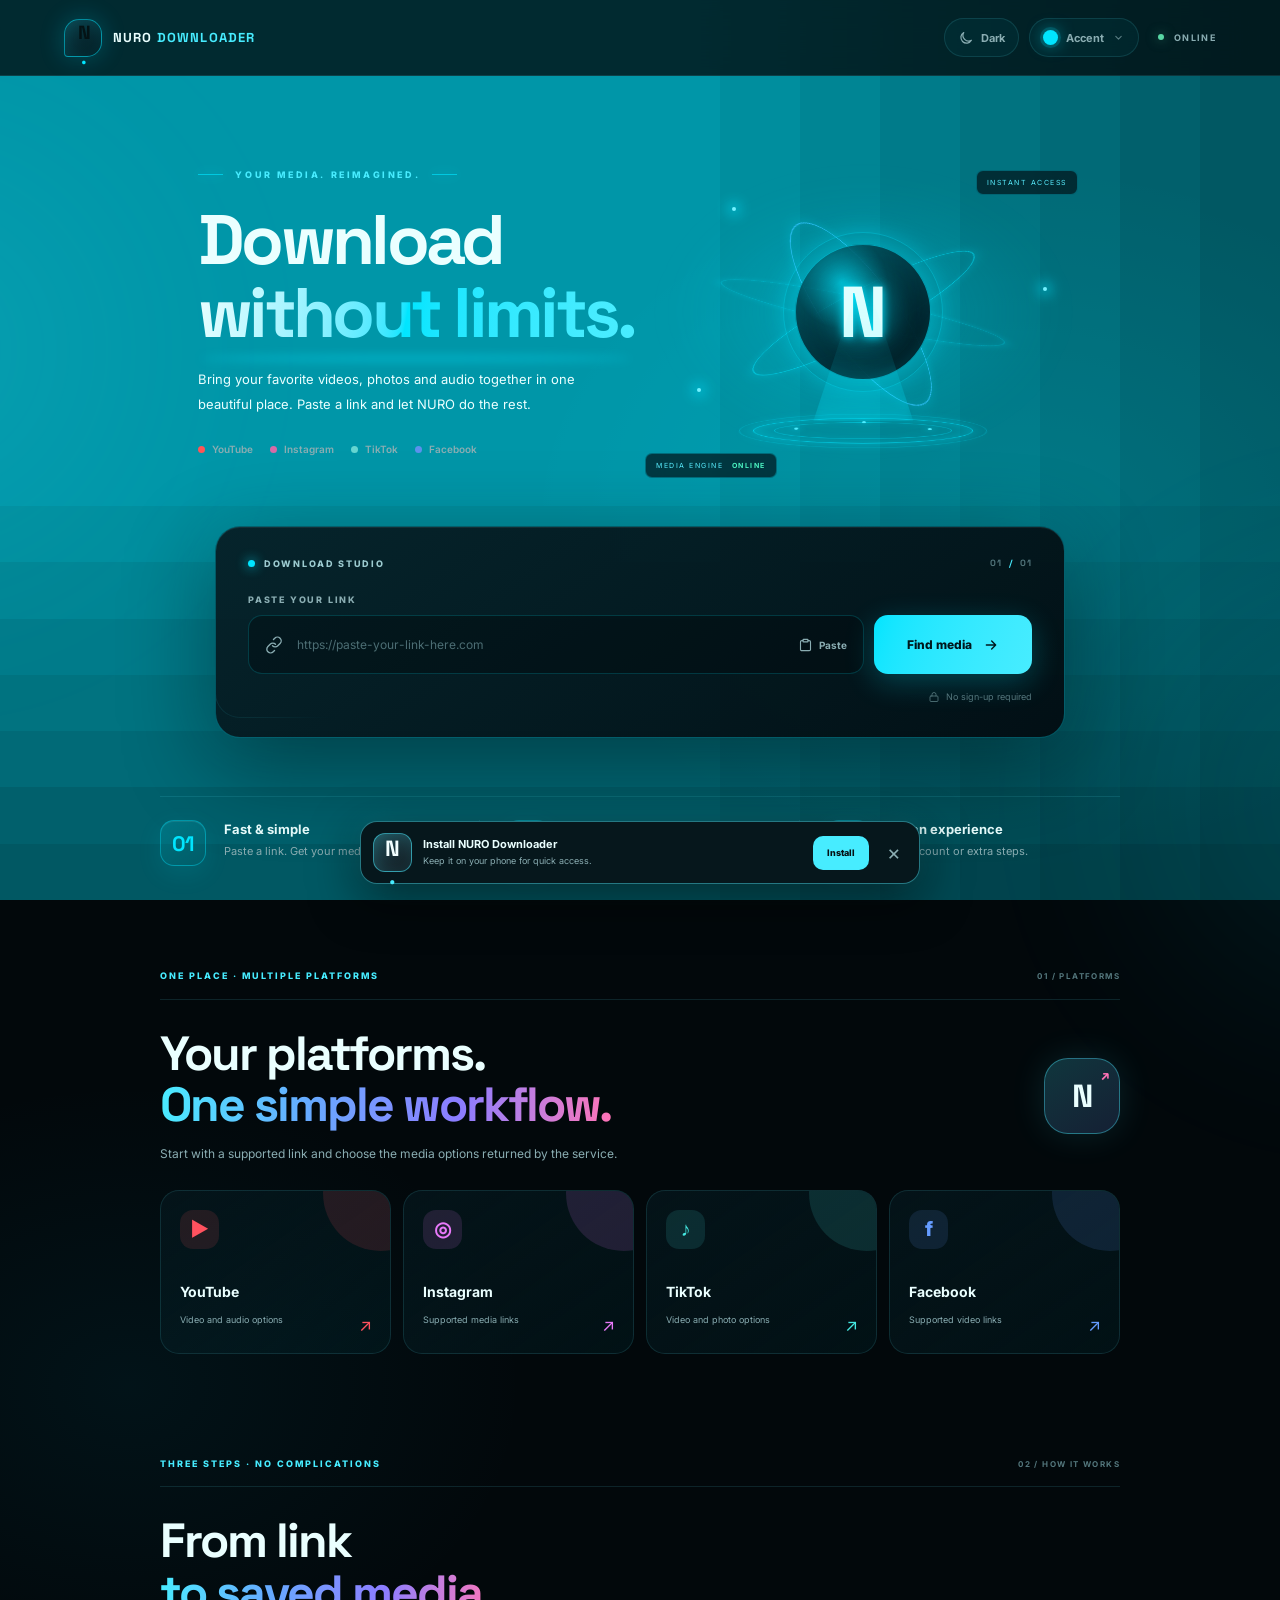
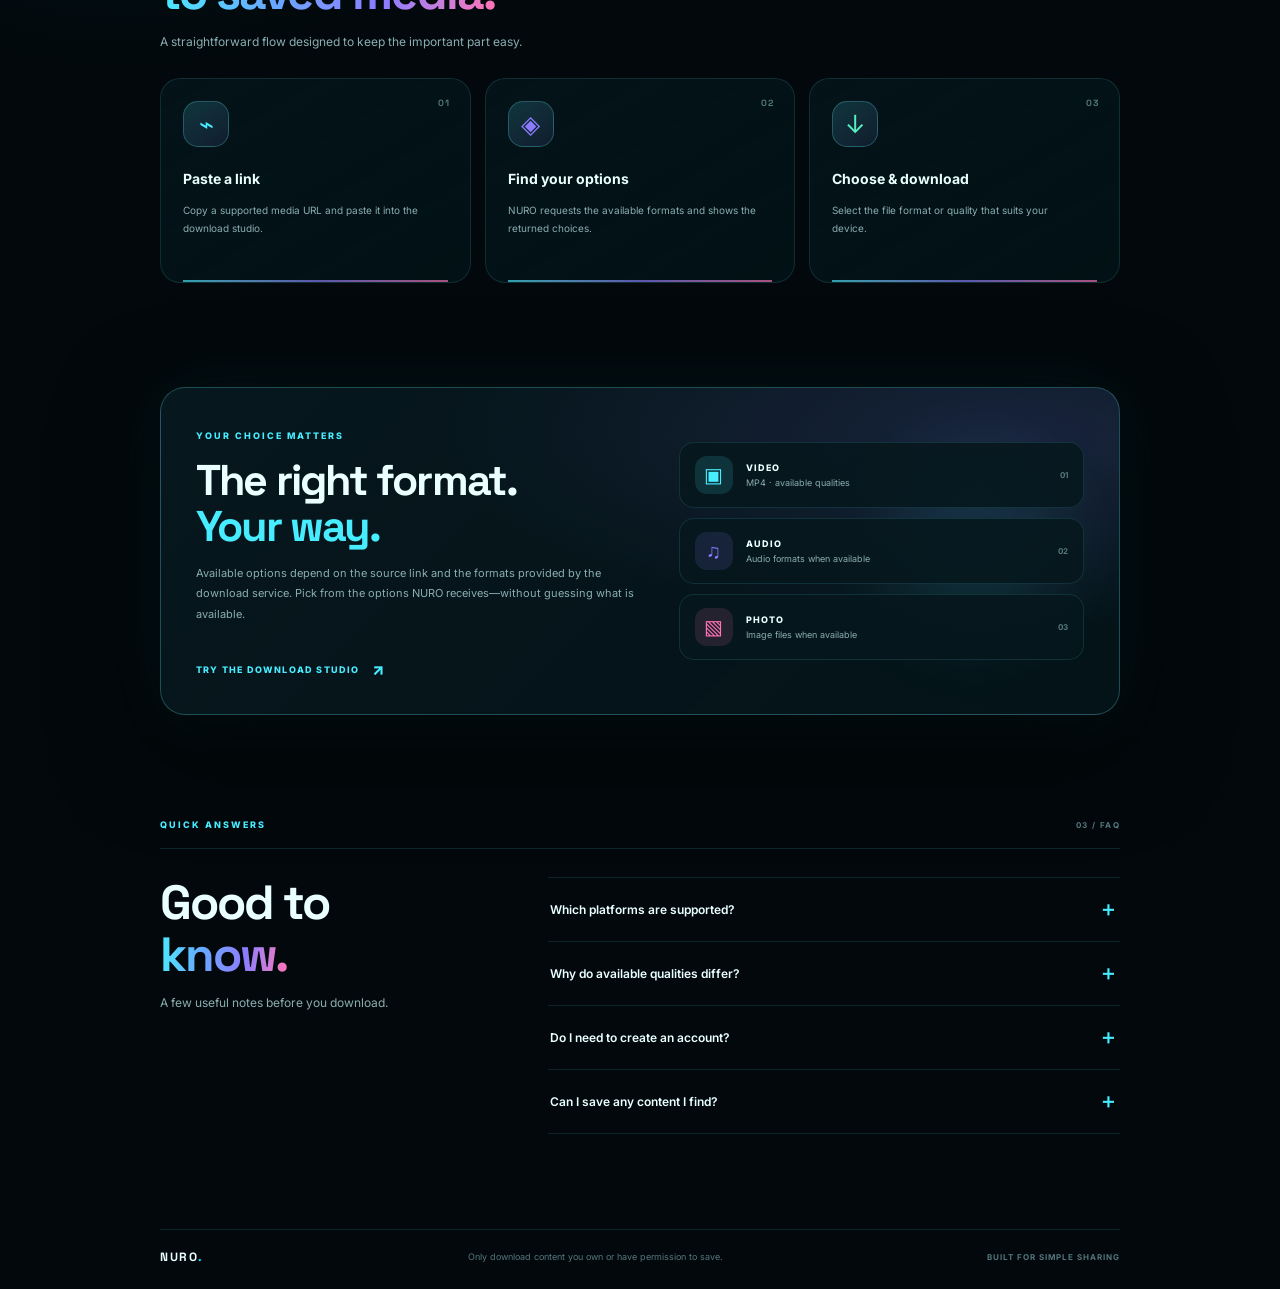
==== commit 3ad0fda1: "Update index.html" ====
--- a/index.html
+++ b/index.html
@@ -17,7 +17,7 @@
   <link rel="preconnect" href="https://fonts.googleapis.com">
   <link rel="preconnect" href="https://fonts.gstatic.com" crossorigin>
   <link href="https://fonts.googleapis.com/css2?family=Inter:wght@400;500;600;700;800&family=Space+Grotesk:wght@400;500;600;700&display=swap" rel="stylesheet">
-  <link rel="stylesheet" href="./style.css" />
+  <link rel="stylesheet" href="./files/style.css" />
 </head>
 <body>
   <div class="scroll-progress" id="scrollProgress" aria-hidden="true"></div>
@@ -238,7 +238,7 @@
   </aside>
 
   <script src="./config.js"></script>
-  <script src="./script.js"></script>
+  <script src="./files/script.js"></script>
   <script>
     (() => {
       const promptBox = document.getElementById('pwaInstallPrompt');
--- a/files/style.css
+++ b/files/style.css
@@ -0,0 +1,642 @@
+:root {
+  color-scheme: dark;
+  --accent-base: #2B7880;
+  --a: color-mix(in srgb, var(--accent-base) 62%, #ffffff);
+  --a2: var(--accent-base);
+  --on-accent: #041315;
+  --bg: #080d10;
+  --bg-soft: #0b1216;
+  --surface: rgba(17, 27, 32, .78);
+  --surface-strong: #111c21;
+  --surface-soft: rgba(255,255,255,.035);
+  --ink: #edf5f4;
+  --muted: #87999b;
+  --faint: #5d7073;
+  --line: rgba(169, 209, 208, .12);
+  --line-strong: rgba(169, 209, 208, .2);
+  --ok: #58d6a4;
+  --err: #ff747d;
+  --shadow: 0 28px 90px rgba(0,0,0,.28);
+  --serif: "Space Grotesk", Inter, sans-serif;
+}
+
+html[data-mode="light"] {
+  color-scheme: light;
+  --a: color-mix(in srgb, var(--accent-base) 88%, #001c20);
+  --a2: var(--accent-base);
+  --on-accent: #ffffff;
+  --bg: #f4f8f7;
+  --bg-soft: #edf3f2;
+  --surface: rgba(255,255,255,.84);
+  --surface-strong: #ffffff;
+  --surface-soft: rgba(12, 47, 49, .035);
+  --ink: #142628;
+  --muted: #667a7b;
+  --faint: #8c9d9d;
+  --line: rgba(25, 73, 75, .12);
+  --line-strong: rgba(25, 73, 75, .2);
+  --ok: #138b65;
+  --err: #d94e5c;
+  --shadow: 0 24px 70px rgba(30, 67, 66, .10);
+}
+
+* { box-sizing: border-box; }
+html { min-width: 320px; scroll-behavior: smooth; }
+body {
+  min-height: 100vh;
+  margin: 0;
+  overflow-x: hidden;
+  position: relative;
+  isolation: isolate;
+  background:
+    radial-gradient(ellipse 720px 480px at 50% -220px, color-mix(in srgb, var(--a2) 16%, transparent), transparent 72%),
+    var(--bg);
+  color: var(--ink);
+  font-family: Inter, Arial, sans-serif;
+  -webkit-tap-highlight-color: transparent;
+  transition: background-color .35s ease, color .35s ease;
+}
+button, input { font: inherit; }
+button { -webkit-tap-highlight-color: transparent; }
+button:focus-visible, a:focus-visible, input:focus-visible { outline: 2px solid var(--a); outline-offset: 4px; }
+.hidden { display: none !important; }
+
+.ambient { position: fixed; z-index: -1; width: 360px; height: 360px; border-radius: 50%; filter: blur(125px); opacity: .12; pointer-events: none; transition: background .4s ease; }
+.ambient-one { top: 170px; left: -260px; background: var(--a); }
+.ambient-two { right: -260px; top: 620px; background: var(--a2); opacity: .1; }
+
+/* Header */
+.mast {
+  min-height: 76px;
+  padding: 0 max(5vw, 22px);
+  display: flex;
+  align-items: center;
+  justify-content: space-between;
+  gap: 18px;
+  position: sticky;
+  top: 0;
+  z-index: 20;
+  border-bottom: 1px solid var(--line);
+  background: color-mix(in srgb, var(--bg) 82%, transparent);
+  backdrop-filter: blur(22px);
+  -webkit-backdrop-filter: blur(22px);
+}
+.brand { display: inline-flex; align-items: center; gap: 11px; color: var(--ink); text-decoration: none; min-width: 0; }
+.brand-mark {
+  width: 38px; height: 38px; display: grid; place-items: center;
+  border-radius: 14px 14px 14px 5px;
+  background: linear-gradient(145deg, var(--a), var(--a2));
+  color: var(--on-accent); font: 700 19px var(--serif); letter-spacing: -2px;
+  box-shadow: 0 7px 24px color-mix(in srgb, var(--a2) 24%, transparent);
+}
+.brand-mark span { color: #fff; }
+.brand-name { font: 700 13px var(--serif); letter-spacing: 1.15px; white-space: nowrap; }
+.brand-name b { color: var(--a); font-weight: 700; }
+.header-actions { display: flex; align-items: center; gap: 10px; }
+.mode-btn, .palette-btn {
+  min-height: 39px; border: 1px solid var(--line); border-radius: 999px;
+  padding: 0 13px; display: inline-flex; align-items: center; justify-content: center; gap: 8px;
+  background: var(--surface-soft); color: var(--muted); font-size: 11px; font-weight: 700;
+  cursor: pointer; transition: color .2s, border-color .2s, background .2s, transform .2s;
+}
+.mode-btn:hover, .palette-btn:hover, .palette-btn[aria-expanded="true"] { color: var(--ink); border-color: color-mix(in srgb, var(--a) 55%, var(--line)); background: color-mix(in srgb, var(--a) 8%, var(--surface)); }
+.mode-btn:active, .palette-btn:active { transform: scale(.97); }
+.mode-icon { width: 15px; height: 15px; display: grid; place-items: center; }
+.mode-icon svg { width: 16px; height: 16px; }
+.palette-control { position: relative; }
+.palette-dot { width: 15px; height: 15px; display: block; border-radius: 50%; background: var(--accent-base); box-shadow: 0 0 0 3px color-mix(in srgb, var(--accent-base) 16%, transparent); }
+.chevron { width: 13px; height: 13px; opacity: .65; transition: transform .2s; }
+.palette-btn[aria-expanded="true"] .chevron { transform: rotate(180deg); }
+.online-indicator { margin-left: 9px; color: var(--muted); font-size: 9px; letter-spacing: 1.3px; font-weight: 700; white-space: nowrap; }
+.online-indicator i { width: 6px; height: 6px; display: inline-block; margin: 0 7px 1px 0; border-radius: 50%; background: var(--ok); box-shadow: 0 0 12px color-mix(in srgb, var(--ok) 55%, transparent); }
+
+/* Color studio */
+.palette-panel {
+  position: absolute; top: calc(100% + 14px); right: 0; width: 286px; padding: 17px;
+  border: 1px solid var(--line-strong); border-radius: 23px;
+  background: color-mix(in srgb, var(--surface-strong) 94%, transparent);
+  box-shadow: var(--shadow); backdrop-filter: blur(24px); -webkit-backdrop-filter: blur(24px);
+  transform-origin: top right; animation: panel-in .2s ease both; z-index: 40;
+}
+@keyframes panel-in { from { opacity: 0; transform: translateY(-7px) scale(.97); } to { opacity: 1; transform: none; } }
+.palette-heading { display: flex; align-items: flex-start; justify-content: space-between; gap: 12px; margin-bottom: 17px; }
+.palette-heading strong { display: block; color: var(--ink); font: 700 14px var(--serif); }
+.palette-heading span { display: block; margin-top: 4px; color: var(--muted); font-size: 10px; }
+.panel-close { width: 27px; height: 27px; display: grid; place-items: center; border: 0; border-radius: 50%; background: var(--surface-soft); color: var(--muted); font-size: 19px; line-height: 1; cursor: pointer; }
+.palette-grid { display: grid; grid-template-columns: repeat(7, 1fr); gap: 9px; }
+.palette-swatch { width: 28px; height: 28px; padding: 0; position: relative; border: 2px solid transparent; border-radius: 50%; background: var(--swatch); cursor: pointer; transition: transform .2s, box-shadow .2s; }
+.palette-swatch:hover { transform: scale(1.13); }
+.palette-swatch.active { box-shadow: 0 0 0 2px var(--surface-strong), 0 0 0 4px var(--swatch); }
+.palette-swatch.active::after { content: "✓"; position: absolute; inset: 0; display: grid; place-items: center; color: #fff; font-size: 12px; font-weight: 800; text-shadow: 0 1px 3px #0008; }
+.custom-color-row { display: flex; justify-content: space-between; align-items: center; gap: 12px; margin-top: 18px; padding: 13px 0 3px; border-top: 1px solid var(--line); cursor: pointer; }
+.custom-color-copy strong { display: block; color: var(--ink); font-size: 11px; }
+.custom-color-copy small { display: block; margin-top: 4px; color: var(--muted); font-size: 9px; }
+.custom-color-preview { width: 34px; height: 34px; padding: 3px; border: 1px solid var(--line-strong); border-radius: 50%; overflow: hidden; background: var(--surface-soft); }
+.custom-color-preview input { width: 100%; height: 100%; padding: 0; display: block; border: 0; border-radius: 50%; background: transparent; cursor: pointer; }
+.custom-color-preview input::-webkit-color-swatch-wrapper { padding: 0; }
+.custom-color-preview input::-webkit-color-swatch { border: 0; border-radius: 50%; }
+.custom-color-preview input::-moz-color-swatch { border: 0; border-radius: 50%; }
+.palette-note { margin: 12px 0 0; color: var(--faint); font-size: 9px; line-height: 1.5; }
+
+/* Main layout and hero */
+.shell { width: min(960px, calc(100% - 44px)); margin: 0 auto; }
+.view { animation: view-in .48s cubic-bezier(.2,.7,.2,1); }
+@keyframes view-in { from { opacity: 0; transform: translateY(11px); } to { opacity: 1; transform: none; } }
+.hero { padding: 83px 0 37px; text-align: center; }
+.eyebrow { display: flex; align-items: center; justify-content: center; gap: 12px; color: var(--a); font-size: 9px; font-weight: 800; letter-spacing: 2.6px; }
+.eyebrow-line { width: 25px; height: 1px; background: var(--a); opacity: .65; }
+h1 { margin: 22px 0 15px; color: var(--ink); font: 700 clamp(43px, 7.5vw, 76px)/1.02 var(--serif); letter-spacing: -3.8px; }
+.headline-accent { color: var(--a); position: relative; white-space: nowrap; }
+.headline-accent::after { content: ""; position: absolute; height: 7px; left: 3px; right: 4px; bottom: -5px; border-radius: 50%; background: color-mix(in srgb, var(--a2) 35%, transparent); filter: blur(5px); }
+.hero > p { max-width: 510px; margin: 0 auto; color: var(--muted); font-size: 14px; line-height: 1.8; }
+.platform-list { display: flex; justify-content: center; flex-wrap: wrap; gap: 10px 22px; margin-top: 27px; }
+.platform-list > span { display: inline-flex; align-items: center; gap: 7px; color: var(--muted); font-size: 10px; font-weight: 600; }
+.platform-dot { width: 7px; height: 7px; border-radius: 50%; display: inline-block; }
+.youtube { background: #ff5555; }.instagram { background: #d66ba7; }.tiktok { background: #65d5d1; }.facebook { background: #5b91ed; }
+
+/* Downloader input */
+.download-studio {
+  position: relative; max-width: 800px; margin: 0 auto;
+  padding: 27px 29px 21px; border: 1px solid var(--line-strong); border-radius: 27px;
+  background: linear-gradient(135deg, color-mix(in srgb, var(--surface-strong) 88%, transparent), color-mix(in srgb, var(--surface) 75%, transparent));
+  box-shadow: var(--shadow); overflow: hidden;
+}
+.download-studio::before { content: ""; position: absolute; width: 190px; height: 190px; right: -95px; top: -125px; border-radius: 50%; background: var(--a); opacity: .09; filter: blur(35px); pointer-events: none; }
+.studio-topline { display: flex; align-items: center; justify-content: space-between; margin-bottom: 25px; }
+.studio-label { display: inline-flex; align-items: center; gap: 9px; color: var(--muted); font-size: 9px; font-weight: 800; letter-spacing: 1.7px; }
+.studio-pulse { width: 7px; height: 7px; border-radius: 50%; background: var(--a); box-shadow: 0 0 12px color-mix(in srgb, var(--a) 65%, transparent); }
+.studio-step { color: var(--faint); font: 700 9px var(--serif); letter-spacing: 1px; }.studio-step i { margin: 0 4px; font-style: normal; color: var(--a); }
+.input-label { display: block; margin-bottom: 10px; color: var(--muted); font-size: 9px; font-weight: 800; letter-spacing: 1.8px; }
+.url-row { display: flex; gap: 10px; }
+.input-wrap { flex: 1; min-width: 0; position: relative; }
+.input-wrap input {
+  width: 100%; min-height: 59px; padding: 0 139px 0 48px;
+  border: 1px solid var(--line); border-radius: 17px; outline: none;
+  background: color-mix(in srgb, var(--bg) 78%, transparent); color: var(--ink);
+  font-size: 12px; transition: border-color .2s, box-shadow .2s, background .2s;
+}
+.input-wrap input::placeholder { color: var(--faint); opacity: .9; }
+.input-wrap input:focus { border-color: color-mix(in srgb, var(--a) 70%, var(--line)); box-shadow: 0 0 0 4px color-mix(in srgb, var(--a) 10%, transparent); }
+.link-icon { position: absolute; width: 18px; height: 18px; left: 17px; top: 50%; transform: translateY(-50%); color: var(--muted); pointer-events: none; }
+.input-tools { position: absolute; right: 9px; top: 50%; transform: translateY(-50%); display: flex; align-items: center; gap: 5px; }
+.input-tool { min-width: 31px; height: 31px; padding: 0 8px; border: 0; border-radius: 10px; display: inline-flex; align-items: center; justify-content: center; gap: 6px; background: transparent; color: var(--muted); font-size: 10px; font-weight: 700; cursor: pointer; transition: color .2s, background .2s; }
+.input-tool svg { width: 15px; height: 15px; }
+.input-tool:hover { color: var(--a); background: color-mix(in srgb, var(--a) 10%, transparent); }
+.find-btn {
+  min-width: 158px; min-height: 59px; padding: 0 19px; border: 0; border-radius: 17px;
+  display: inline-flex; align-items: center; justify-content: center; gap: 11px;
+  background: linear-gradient(125deg, var(--a), var(--a2)); color: var(--on-accent);
+  font-size: 12px; font-weight: 800; cursor: pointer; white-space: nowrap;
+  box-shadow: 0 10px 26px color-mix(in srgb, var(--a2) 22%, transparent);
+  transition: transform .2s, box-shadow .2s, opacity .2s;
+}
+.find-btn:hover { transform: translateY(-2px); box-shadow: 0 14px 32px color-mix(in srgb, var(--a2) 32%, transparent); }
+.find-btn:active { transform: scale(.98); }.find-btn:disabled { opacity: .7; cursor: wait; }
+.find-arrow { width: 16px; height: 16px; transition: transform .2s; }.find-btn:hover .find-arrow { transform: translateX(3px); }
+.spin { display: none; width: 15px; height: 15px; border: 2px solid color-mix(in srgb, var(--on-accent) 35%, transparent); border-top-color: var(--on-accent); border-radius: 50%; animation: rotate .7s linear infinite; }
+.loading .spin { display: inline-block; }.loading .find-arrow { display: none; }
+@keyframes rotate { to { transform: rotate(360deg); } }
+.input-footnote { display: flex; align-items: center; justify-content: space-between; gap: 12px; min-height: 25px; margin-top: 10px; }
+.detected-platform { color: var(--ok); font-size: 10px; font-weight: 700; }
+.privacy-note { display: inline-flex; align-items: center; gap: 6px; color: var(--faint); font-size: 9px; }
+.privacy-note svg { width: 12px; height: 12px; }
+.status { min-height: 0; margin: 5px 0 0; color: var(--a); font-size: 11px; line-height: 1.5; }
+.status.err { color: var(--err); }
+
+/* Loading and feature strip */
+.loading-state { max-width: 800px; margin: 18px auto 0; padding: 18px 22px; border: 1px solid var(--line); border-radius: 20px; background: var(--surface-soft); }
+.loading-line, .loading-preview { border-radius: 99px; background: linear-gradient(90deg, var(--surface-strong) 20%, color-mix(in srgb, var(--a) 18%, var(--surface-strong)) 50%, var(--surface-strong) 80%); background-size: 220% 100%; animation: shimmer 1.3s linear infinite; }
+.loading-line { height: 9px; margin-bottom: 12px; }.loading-line.short { width: 52%; }.loading-preview { height: 65px; margin-top: 16px; border-radius: 14px; }
+@keyframes shimmer { to { background-position: -220% 0; } }
+.feature-strip { display: grid; grid-template-columns: repeat(3, 1fr); margin: 58px 0 0; padding: 23px 0 0; border-top: 1px solid var(--line); }
+.feature-item { display: flex; align-items: flex-start; gap: 15px; padding: 0 22px; border-right: 1px solid var(--line); }
+.feature-item:first-child { padding-left: 0; }.feature-item:last-child { border-right: 0; padding-right: 0; }
+.feature-number { color: var(--a); font: 600 19px var(--serif); letter-spacing: -1px; }
+.feature-item h3 { margin: 1px 0 6px; color: var(--ink); font: 700 12px var(--serif); }
+.feature-item p { margin: 0; color: var(--muted); font-size: 10px; line-height: 1.6; }
+
+/* Results */
+.back-btn { margin: 28px 0 22px; padding: 9px 0; border: 0; display: inline-flex; align-items: center; gap: 8px; background: transparent; color: var(--muted); font-size: 11px; font-weight: 700; cursor: pointer; transition: color .2s, transform .2s; }
+.back-btn svg { width: 16px; height: 16px; }.back-btn:hover { color: var(--a); transform: translateX(-3px); }
+.detail-intro { display: grid; grid-template-columns: minmax(0, 1.05fr) minmax(0, .95fr); align-items: center; gap: 35px; }
+.cover { position: relative; aspect-ratio: 16 / 9; min-width: 0; overflow: hidden; border-radius: 23px; background: linear-gradient(135deg, color-mix(in srgb, var(--a) 25%, var(--surface-strong)), var(--surface-strong)); box-shadow: var(--shadow); }
+.cover img, .cover video { position: absolute; inset: 0; width: 100%; height: 100%; object-fit: cover; }
+.cover img { animation: cover-zoom 16s ease-in-out infinite alternate; }
+@keyframes cover-zoom { to { transform: scale(1.08); } }
+.cover-overlay { position: absolute; inset: 0; background: linear-gradient(180deg, transparent 45%, rgba(0,0,0,.48)); pointer-events: none; }
+.platform-chip { position: absolute; left: 15px; bottom: 15px; padding: 7px 12px; border-radius: 99px; background: var(--a); color: var(--on-accent); font-size: 9px; font-weight: 800; letter-spacing: 1px; }
+.preview-caption { position: absolute; right: 15px; bottom: 19px; color: #fff; font-size: 8px; font-weight: 800; letter-spacing: 1.5px; opacity: .8; }
+.cover.nothumb { background: radial-gradient(circle at 75% 20%, color-mix(in srgb, var(--a) 40%, transparent), transparent 50%), linear-gradient(135deg, var(--surface-strong), var(--bg-soft)); }
+.detail-copy { min-width: 0; }
+.detail-eyebrow { justify-content: flex-start; font-size: 8px; letter-spacing: 2px; }
+.detail-eyebrow .eyebrow-line { width: 20px; }
+.detail-copy h2 { margin: 16px 0 9px; color: var(--ink); font: 700 clamp(25px, 4vw, 39px)/1.12 var(--serif); letter-spacing: -1.5px; overflow-wrap: anywhere; }
+.detail-copy > p { margin: 0; color: var(--muted); font-size: 11px; line-height: 1.7; }
+.detail-points { display: flex; flex-wrap: wrap; gap: 13px; margin-top: 21px; }
+.detail-points span { display: inline-flex; align-items: center; gap: 6px; color: var(--muted); font-size: 9px; }
+.detail-points i { width: 5px; height: 5px; border-radius: 50%; background: var(--ok); }
+.results-heading { display: flex; align-items: flex-end; justify-content: space-between; gap: 15px; margin: 54px 0 17px; }
+.section-kicker { color: var(--a); font-size: 8px; font-weight: 800; letter-spacing: 2px; }
+.results-heading h3 { margin: 6px 0 0; color: var(--ink); font: 700 23px var(--serif); letter-spacing: -.7px; }
+.results-count { color: var(--muted); font-size: 9px; font-weight: 700; }
+.tabs { display: flex; align-items: center; gap: 5px; width: fit-content; max-width: 100%; margin-bottom: 10px; padding: 4px; border-radius: 999px; background: var(--surface-soft); border: 1px solid var(--line); }
+.tab { min-width: 82px; padding: 9px 17px; border: 0; border-radius: 999px; background: transparent; color: var(--muted); font-size: 10px; font-weight: 700; cursor: pointer; transition: color .2s, background .2s, box-shadow .2s; }
+.tab:hover { color: var(--ink); }.tab.active { color: var(--on-accent); background: linear-gradient(120deg, var(--a), var(--a2)); box-shadow: 0 4px 15px color-mix(in srgb, var(--a2) 18%, transparent); }
+.download-list { display: grid; gap: 0; }
+.download-row { min-height: 76px; display: flex; align-items: center; justify-content: space-between; gap: 17px; padding: 13px 5px; border-bottom: 1px solid var(--line); animation: row-in .35s ease both; animation-delay: calc(var(--i) * 45ms); transition: padding .2s, background .2s; }
+@keyframes row-in { from { opacity: 0; transform: translateY(7px); } to { opacity: 1; transform: none; } }
+.download-row:hover { padding-left: 12px; padding-right: 12px; background: color-mix(in srgb, var(--a) 5%, transparent); }
+.file-info { min-width: 0; display: flex; align-items: center; gap: 13px; }
+.file-icon { width: 39px; height: 39px; flex: 0 0 39px; display: grid; place-items: center; border-radius: 13px; background: color-mix(in srgb, var(--a) 11%, var(--surface-strong)); color: var(--a); }
+.file-icon svg { width: 18px; height: 18px; }
+.file-copy { min-width: 0; }.file-copy strong { display: block; overflow: hidden; color: var(--ink); font-size: 11px; font-weight: 700; text-overflow: ellipsis; white-space: nowrap; }
+.file-copy small { display: block; margin-top: 5px; color: var(--muted); font-size: 9px; letter-spacing: .2px; }
+.download-btn { min-width: 112px; min-height: 37px; padding: 0 15px; border: 1px solid color-mix(in srgb, var(--a) 28%, transparent); border-radius: 999px; background: color-mix(in srgb, var(--a) 10%, transparent); color: var(--a); font-size: 10px; font-weight: 800; cursor: pointer; white-space: nowrap; transition: color .2s, background .2s, transform .2s, box-shadow .2s; }
+.download-btn:hover { background: var(--a); color: var(--on-accent); transform: translateY(-1px); box-shadow: 0 7px 20px color-mix(in srgb, var(--a2) 20%, transparent); }
+.download-btn.done { background: color-mix(in srgb, var(--ok) 15%, transparent); color: var(--ok); border-color: color-mix(in srgb, var(--ok) 25%, transparent); }
+.empty-state { padding: 34px 12px; text-align: center; color: var(--muted); font-size: 11px; border-bottom: 1px solid var(--line); }
+
+/* Footer and notifications */
+.footer { display: flex; align-items: center; justify-content: space-between; gap: 16px; margin-top: 82px; padding: 19px 0 24px; border-top: 1px solid var(--line); }
+.footer-brand { color: var(--ink); font: 700 12px var(--serif); letter-spacing: 1.5px; text-decoration: none; }.footer-brand span { color: var(--a); }
+.footer p { margin: 0; color: var(--faint); font-size: 9px; text-align: center; }
+.footer-version { color: var(--faint); font-size: 8px; font-weight: 700; letter-spacing: 1px; }
+.toasts { position: fixed; left: 50%; bottom: 22px; z-index: 60; width: min(420px, calc(100% - 30px)); display: grid; gap: 8px; transform: translateX(-50%); pointer-events: none; }
+.toast { padding: 13px 16px; border: 1px solid var(--line-strong); border-left: 3px solid var(--a); border-radius: 15px; background: var(--surface-strong); color: var(--ink); box-shadow: var(--shadow); font-size: 11px; line-height: 1.5; cursor: pointer; pointer-events: auto; animation: toast-in .25s ease both, toast-out .25s ease 3.55s both; }
+.toast.err { border-left-color: var(--err); }.toast.ok { border-left-color: var(--ok); }
+@keyframes toast-in { from { opacity: 0; transform: translateY(8px); } to { opacity: 1; transform: none; } }
+@keyframes toast-out { to { opacity: 0; transform: translateY(7px); } }
+
+/* Responsive */
+@media (max-width: 720px) {
+  .mast { min-height: 68px; padding: 0 20px; }
+  .shell { width: min(100% - 36px, 600px); }
+  .hero { padding-top: 68px; }
+  .detail-intro { grid-template-columns: 1fr; gap: 22px; }
+  .cover { width: 100%; }
+  .detail-copy { text-align: center; }.detail-eyebrow { justify-content: center; }.detail-points { justify-content: center; }
+  .results-heading { margin-top: 42px; }
+  .footer-version { display: none; }
+}
+@media (max-width: 560px) {
+  .mast { padding: 0 15px; gap: 8px; }
+  .brand { gap: 8px; }.brand-mark { width: 34px; height: 34px; font-size: 17px; border-radius: 12px 12px 12px 4px; }
+  .brand-name { font-size: 10px; letter-spacing: .65px; }
+  .header-actions { gap: 6px; }
+  .mode-btn, .palette-btn { min-height: 35px; padding: 0 10px; gap: 6px; font-size: 10px; }
+  .online-indicator { display: none; }
+  .palette-panel { right: -2px; width: min(286px, calc(100vw - 24px)); }
+  .shell { width: calc(100% - 30px); }
+  .hero { padding: 61px 0 29px; }
+  .eyebrow { font-size: 8px; letter-spacing: 1.8px; }
+  h1 { margin: 19px 0 14px; font-size: clamp(40px, 11vw, 57px); letter-spacing: -2.8px; }
+  .hero > p { max-width: 360px; font-size: 12px; }
+  .platform-list { gap: 10px 15px; margin-top: 22px; }
+  .platform-list > span { font-size: 9px; }
+  .download-studio { padding: 21px 17px 16px; border-radius: 22px; }
+  .studio-topline { margin-bottom: 20px; }
+  .url-row { flex-direction: column; gap: 9px; }
+  .input-wrap input { min-height: 56px; padding-left: 43px; padding-right: 124px; font-size: 11px; }
+  .find-btn { min-height: 52px; width: 100%; }
+  .feature-strip { grid-template-columns: 1fr; gap: 0; margin-top: 39px; padding-top: 7px; }
+  .feature-item, .feature-item:first-child, .feature-item:last-child { padding: 15px 2px; border-right: 0; border-bottom: 1px solid var(--line); }
+  .feature-item:last-child { border-bottom: 0; }
+  .feature-number { width: 27px; font-size: 17px; }
+  .feature-item h3 { font-size: 11px; }.feature-item p { font-size: 9px; }
+  .detail-intro { gap: 18px; }.back-btn { margin-top: 20px; }
+  .detail-copy h2 { font-size: 29px; }
+  .results-heading { margin-top: 38px; }.results-heading h3 { font-size: 21px; }
+  .tabs { width: 100%; }.tab { flex: 1; min-width: 0; padding: 10px 8px; }
+  .download-row { min-height: 70px; gap: 9px; }.file-info { gap: 9px; }.file-icon { width: 35px; height: 35px; flex-basis: 35px; border-radius: 11px; }
+  .download-btn { min-width: 91px; min-height: 35px; padding: 0 11px; font-size: 9px; }
+  .footer { margin-top: 58px; flex-direction: column; justify-content: center; gap: 8px; }.footer p { font-size: 8px; }
+}
+@media (prefers-reduced-motion: reduce) {
+  *, *::before, *::after { scroll-behavior: auto !important; animation-duration: .01ms !important; animation-iteration-count: 1 !important; transition-duration: .01ms !important; }
+}
+
+
+/* ── ULTRA MOTION LAYER ───────────────────────────────────────────── */
+:root {
+  --motion-fast: 180ms;
+  --motion-mid: 420ms;
+  --motion-slow: 900ms;
+}
+html { scroll-behavior: smooth; }
+body { isolation: isolate; }
+.ambient-canvas {
+  position: fixed; inset: 0; width: 100%; height: 100%;
+  z-index: -1; pointer-events: none; opacity: .72;
+}
+.pointer-glow {
+  position: fixed; z-index: 0; pointer-events: none;
+  width: 380px; height: 380px; border-radius: 50%;
+  left: -190px; top: -190px; opacity: .11;
+  background: radial-gradient(circle, var(--a) 0%, transparent 68%);
+  filter: blur(12px); transform: translate3d(var(--px, -1000px), var(--py, -1000px), 0);
+  transition: opacity .3s ease;
+}
+.scroll-progress {
+  position: fixed; z-index: 100; inset: 0 auto auto 0; height: 3px; width: 0;
+  background: linear-gradient(90deg, var(--a2), var(--a), #fff);
+  box-shadow: 0 0 16px var(--a); border-radius: 0 99px 99px 0;
+}
+.back-to-top {
+  position: fixed; z-index: 30; right: 22px; bottom: 22px;
+  width: 48px; height: 48px; display: grid; place-items: center;
+  border: 1px solid var(--line-strong); border-radius: 17px;
+  color: var(--ink); background: var(--surface);
+  backdrop-filter: blur(18px); box-shadow: var(--shadow);
+  opacity: 0; visibility: hidden; transform: translateY(14px) scale(.88);
+  transition: opacity .25s, transform .3s cubic-bezier(.2,.8,.2,1), visibility .25s, border-color .2s;
+  cursor: pointer;
+}
+.back-to-top svg { width: 19px; height: 19px; }
+.back-to-top.visible { opacity: 1; visibility: visible; transform: translateY(0) scale(1); }
+.back-to-top:hover { border-color: var(--a); color: var(--a); transform: translateY(-4px); }
+.brand-mark { transition: transform .5s cubic-bezier(.2,.8,.2,1), box-shadow .4s; }
+.brand:hover .brand-mark { transform: rotate(-12deg) scale(1.1); box-shadow: 0 0 28px color-mix(in srgb,var(--a) 40%,transparent); }
+.hero h1 { animation: headline-arrive .95s cubic-bezier(.16,1,.3,1) both; }
+.headline-accent { background-size: 220% auto; animation: accent-flow 7s linear infinite; }
+@keyframes headline-arrive { from { opacity:0; transform:translateY(28px) scale(.97); filter:blur(8px); } to { opacity:1; transform:none; filter:blur(0); } }
+@keyframes accent-flow { to { background-position:220% center; } }
+.download-studio {
+  position: relative; overflow: hidden;
+  transform: translateZ(0);
+  transition: transform .45s cubic-bezier(.2,.8,.2,1), border-color .35s, box-shadow .35s;
+}
+.download-studio::before {
+  content:""; position:absolute; inset:-1px; border-radius:inherit; padding:1px;
+  background: conic-gradient(from var(--studio-angle,0deg), transparent 0 55%, var(--a) 68%, transparent 82%);
+  -webkit-mask:linear-gradient(#000 0 0) content-box,linear-gradient(#000 0 0);
+  -webkit-mask-composite:xor; mask-composite:exclude; pointer-events:none; opacity:.48;
+  animation: studio-orbit 9s linear infinite;
+}
+@keyframes studio-orbit { to { --studio-angle:360deg; } }
+@property --studio-angle { syntax:"<angle>"; initial-value:0deg; inherits:false; }
+.find-btn, .tab, .dl, .mode-btn, .palette-btn, .back-btn, .input-tool {
+  transition: transform .22s cubic-bezier(.2,.8,.2,1), box-shadow .25s, background .25s, border-color .25s, color .25s;
+}
+.find-btn:hover, .dl:hover { transform: translateY(-3px); }
+.find-btn:active, .dl:active { transform: scale(.97); }
+.platform-list > span { transition: transform .25s, color .25s, border-color .25s; }
+.platform-list > span:hover { transform: translateY(-4px); color:var(--a); }
+.platform-dot { transition: box-shadow .25s, transform .25s; }
+.platform-list > span:hover .platform-dot { transform:scale(1.35); box-shadow:0 0 14px currentColor; }
+.feature-item { transition: transform .35s cubic-bezier(.2,.8,.2,1), background .3s, border-color .3s; }
+.feature-item:hover { transform: translateY(-6px); }
+.cover { isolation:isolate; }
+.cover img, .cover video { transition: transform 1.2s cubic-bezier(.2,.8,.2,1), filter .6s; }
+.cover:hover img, .cover:hover video { transform:scale(1.055); filter:saturate(1.12); }
+.download-option, .option-row, .download-list > * { animation: option-enter .55s cubic-bezier(.2,.8,.2,1) both; }
+@keyframes option-enter { from { opacity:0; transform:translateY(18px) scale(.985); filter:blur(5px); } to { opacity:1; transform:none; filter:blur(0); } }
+.toast { animation: toast-pop .42s cubic-bezier(.16,1,.3,1) both; }
+@keyframes toast-pop { from { opacity:0; transform:translateY(18px) scale(.96); } to { opacity:1; transform:none; } }
+.palette-panel { transform-origin:top right; animation: palette-in .32s cubic-bezier(.16,1,.3,1) both; }
+@keyframes palette-in { from { opacity:0; transform:translateY(-10px) scale(.94); } to { opacity:1; transform:none; } }
+::selection { color:var(--on-accent); background:var(--a); }
+:focus-visible { outline:2px solid var(--a); outline-offset:4px; }
+@media (max-width:650px) {
+  .pointer-glow { display:none; }
+  .back-to-top { right:14px; bottom:14px; width:44px; height:44px; border-radius:15px; }
+}
+@media (prefers-reduced-motion: reduce) {
+  html { scroll-behavior:auto; }
+  *, *::before, *::after { animation-duration:.01ms!important; animation-iteration-count:1!important; transition-duration:.01ms!important; }
+  .ambient-canvas, .pointer-glow { display:none!important; }
+}
+
+
+/* ── NURO FUTURE / HOLOGRAPHIC INTERFACE ─────────────────────────── */
+:root { --accent-base:#00E5FF; --a:color-mix(in srgb,var(--accent-base) 72%,#ffffff); --a2:var(--accent-base); --bg:#02080b; --bg-soft:#041116; --surface:rgba(5,22,28,.82); --surface-strong:#06171d; --surface-soft:rgba(0,229,255,.045); --ink:#eaffff; --muted:#8aadb2; --faint:#54777d; --line:rgba(92,231,244,.13); --line-strong:rgba(92,231,244,.27); --shadow:0 30px 100px rgba(0,0,0,.5),0 0 70px rgba(0,210,235,.08); }
+html[data-mode="light"] { --bg:#eef9fa; --bg-soft:#e4f3f5; --surface:rgba(255,255,255,.86); --surface-strong:#fff; --surface-soft:rgba(0,120,140,.045); --ink:#09252b; --muted:#55777d; --faint:#819da1; --line:rgba(0,100,115,.13); --line-strong:rgba(0,100,115,.25); --shadow:0 24px 70px rgba(0,70,80,.13); }
+body { background:radial-gradient(ellipse 700px 500px at 80% 18%,rgba(0,220,240,.12),transparent 70%),radial-gradient(ellipse 550px 420px at 10% 48%,rgba(0,130,160,.09),transparent 72%),var(--bg); }
+.mast { border-bottom:1px solid var(--line); background:color-mix(in srgb,var(--bg) 76%,transparent); backdrop-filter:blur(22px); }
+.brand-mark { border-radius:15px 15px 15px 4px; background:linear-gradient(145deg,#0b3e48,#03151b); border:1px solid rgba(0,229,255,.35); box-shadow:0 0 25px rgba(0,229,255,.17),inset 0 0 18px rgba(0,229,255,.08); }
+.brand-mark span,.footer-brand span { color:#00e5ff; }
+.hero-cinematic { min-height:430px; display:grid; grid-template-columns:1fr 1fr; align-items:center; gap:10px; padding:66px 4% 44px; text-align:left; position:relative; }
+.hero-copy { position:relative; z-index:2; }
+.hero-copy .eyebrow { justify-content:flex-start; }
+.hero-cinematic h1 { font-size:clamp(43px,6.2vw,70px); letter-spacing:-3.7px; line-height:1.04; margin:24px 0 18px; }
+.hero-cinematic .headline-accent { color:transparent; background:linear-gradient(100deg,#eaffff 0%,#00e5ff 42%,#6c9fff 85%); -webkit-background-clip:text; background-clip:text; }
+.hero-copy > p { margin:0; max-width:420px; font-size:13px; line-height:1.9; }
+.hero-cinematic .platform-list { justify-content:flex-start; gap:17px; margin-top:27px; }
+.holo-scene { position:relative; height:340px; max-width:440px; width:100%; justify-self:end; display:grid; place-items:center; perspective:900px; isolation:isolate; }
+.holo-scene::before { content:""; position:absolute; width:86%; height:72%; border-radius:50%; background:radial-gradient(ellipse,rgba(0,229,255,.16),rgba(0,110,150,.07) 38%,transparent 72%); filter:blur(22px); }
+.holo-core { position:absolute; width:136px; height:136px; display:grid; place-items:center; border:1px solid rgba(115,247,255,.55); border-radius:50%; background:radial-gradient(circle at 34% 28%,rgba(153,255,255,.3),rgba(0,91,112,.18) 35%,rgba(0,8,14,.94) 72%); box-shadow:0 0 25px rgba(0,229,255,.38),inset 0 0 35px rgba(0,229,255,.2); animation:core-float 5s ease-in-out infinite; }
+.core-n { font:700 72px/1 "Space Grotesk",sans-serif; color:#dfffff; text-shadow:0 0 10px #00e5ff,0 0 35px #00dfff; }
+.core-flare { position:absolute; width:160px; height:160px; border-radius:50%; border:1px solid rgba(0,229,255,.22); box-shadow:0 0 25px rgba(0,229,255,.16); }
+.holo-orbit { position:absolute; width:250px; height:110px; border:1px solid rgba(0,229,255,.68); border-radius:50%; box-shadow:0 0 15px rgba(0,229,255,.2),inset 0 0 12px rgba(0,229,255,.1); }
+.orbit-one { transform:rotate(-28deg) rotateX(65deg); animation:orbit-spin 13s linear infinite; }
+.orbit-two { width:220px;height:155px;transform:rotate(54deg) rotateX(63deg);border-color:rgba(91,198,255,.62);animation:orbit-spin 17s linear infinite reverse; }
+.orbit-three { width:290px;height:92px;transform:rotate(12deg) rotateX(72deg);border-color:rgba(0,229,255,.28); }
+.holo-beam { position:absolute; bottom:61px; width:100px; height:130px; background:linear-gradient(0deg,rgba(0,229,255,.28),rgba(0,229,255,.05),transparent); clip-path:polygon(43% 0,57% 0,100% 100%,0 100%); filter:blur(5px); }
+.holo-platform { position:absolute; bottom:28px; width:220px; height:47px; border:1px solid rgba(0,229,255,.65); border-radius:50%; transform:rotateX(65deg); box-shadow:0 0 17px rgba(0,229,255,.3),inset 0 0 18px rgba(0,229,255,.25); }
+.holo-platform::before,.holo-platform::after { content:""; position:absolute; inset:7px 20px; border:1px solid rgba(0,229,255,.38); border-radius:50%; }
+.holo-platform::after { inset:-9px -15px; border-color:rgba(0,229,255,.2); }
+.holo-platform i { position:absolute; width:4px;height:4px;border-radius:50%;background:#bfffff;box-shadow:0 0 9px #00e5ff;top:17px;left:40px; }
+.holo-platform i:nth-child(2){left:108px;top:5px}.holo-platform i:nth-child(3){left:174px;top:18px}
+.holo-tag { position:absolute; padding:7px 10px; border:1px solid rgba(0,229,255,.24); border-radius:7px; color:#8fcbd0; background:rgba(2,18,23,.7); font-size:7px; letter-spacing:1.5px; backdrop-filter:blur(8px); }
+.tag-top { top:28px;right:4px; }.tag-bottom { bottom:4px;left:0; }.tag-bottom b { color:#4cf5c4;margin-left:5px; }
+.holo-particle { position:absolute; width:4px;height:4px;border-radius:50%;background:#aaffff;box-shadow:0 0 14px 3px #00dfff;animation:particle-float 4s ease-in-out infinite; }.particle-a{top:65px;left:20%}.particle-b{top:145px;right:8%;animation-delay:-1.4s}.particle-c{bottom:90px;left:12%;animation-delay:-2.2s}
+@keyframes core-float { 0%,100%{transform:translateY(0)}50%{transform:translateY(-12px)} }
+@keyframes orbit-spin { to { transform:rotate(332deg) rotateX(65deg); } }
+@keyframes particle-float { 0%,100%{transform:translateY(0);opacity:.45}50%{transform:translateY(-16px);opacity:1} }
+.download-studio { max-width:850px; padding:30px 32px 23px; border-radius:25px; background:linear-gradient(145deg,rgba(6,30,37,.94),rgba(2,11,16,.94)); border-color:rgba(0,229,255,.25); box-shadow:0 25px 90px rgba(0,0,0,.48),0 0 55px rgba(0,210,235,.1),inset 0 1px rgba(255,255,255,.06); }
+html[data-mode="light"] .download-studio { background:linear-gradient(145deg,rgba(255,255,255,.97),rgba(231,248,250,.96)); }
+.studio-label { color:#9ccbd0; }.input-wrap input { border-radius:14px; background:rgba(0,0,0,.26); border-color:rgba(0,229,255,.18); }.find-btn { border-radius:14px; background:linear-gradient(110deg,#00d8ee,#5af4ff); color:#00171c; box-shadow:0 8px 30px rgba(0,229,255,.24); }
+.loading-state { display:flex; align-items:center; gap:17px; border-color:rgba(0,229,255,.2); background:var(--surface); }
+.loading-orb { width:48px;height:48px;flex:0 0 48px;border-radius:50%;display:grid;place-items:center;border:1px solid rgba(0,229,255,.25);box-shadow:0 0 22px rgba(0,229,255,.12); }
+.loading-orb span { width:27px;height:27px;border:2px solid rgba(0,229,255,.15);border-top-color:#00e5ff;border-right-color:#00e5ff;border-radius:50%;animation:rotate .7s linear infinite; }
+.loading-copy { min-width:0;flex:1; }.loading-copy strong,.loading-copy span { display:block; }.loading-copy strong { font-size:11px;color:var(--ink); }.loading-copy span { margin-top:5px;font-size:9px;color:var(--muted); }.loading-track { height:3px;margin-top:12px;border-radius:10px;overflow:hidden;background:rgba(0,229,255,.12); }.loading-track i { display:block;width:38%;height:100%;border-radius:10px;background:linear-gradient(90deg,transparent,#00e5ff,#fff);box-shadow:0 0 12px #00e5ff;animation:load-sweep 1.4s ease-in-out infinite; }.loading-percent { color:#00e5ff;font-size:8px;font-weight:800;letter-spacing:1.4px; }
+@keyframes load-sweep { 0%{transform:translateX(-110%)}100%{transform:translateX(290%)} }
+.feature-strip { border-color:var(--line); }.feature-number { color:#00e5ff; }.feature-item h3 { font-family:Inter,sans-serif; }.footer { border-color:var(--line); }
+@media(max-width:720px){.hero-cinematic{grid-template-columns:1fr;padding:52px 0 32px;gap:0;text-align:center}.hero-copy .eyebrow{justify-content:center}.hero-cinematic h1{font-size:clamp(42px,10vw,62px);letter-spacing:-2.7px;margin:20px 0 13px}.hero-copy>p{margin:0 auto;max-width:390px}.hero-cinematic .platform-list{justify-content:center;margin-top:20px}.holo-scene{height:270px;max-width:360px;justify-self:center;margin-top:8px;transform:scale(.92)}.holo-core{width:115px;height:115px}.core-n{font-size:60px}.holo-orbit{width:220px}.orbit-two{width:195px;height:140px}.orbit-three{width:255px}.holo-platform{bottom:20px}.holo-beam{bottom:53px}.tag-top{right:0}.tag-bottom{left:0}}
+@media(max-width:560px){.hero-cinematic{padding-top:43px}.holo-scene{height:235px;transform:scale(.82);margin-top:-3px;margin-bottom:-12px}.download-studio{padding:21px 17px 17px}.loading-state{padding:15px 13px;gap:11px}.loading-orb{width:39px;height:39px;flex-basis:39px}.loading-orb span{width:23px;height:23px}.loading-percent{font-size:7px}.loading-copy span{font-size:8px}.hero-cinematic .platform-list{gap:10px 14px}}
+@media(prefers-reduced-motion:reduce){.holo-core,.holo-orbit,.holo-particle,.loading-orb span,.loading-track i{animation:none!important}}
+
+
+/* ── LIVE ACCENT COLOR OVERRIDES ─────────────────────────────────── */
+/* All primary UI accents derive from --accent-base, including the Future theme. */
+:root {
+  --a: color-mix(in srgb, var(--accent-base) 72%, #ffffff);
+  --a2: var(--accent-base);
+  --accent-glow: color-mix(in srgb, var(--accent-base) 24%, transparent);
+}
+html[data-mode="light"] {
+  --a: color-mix(in srgb, var(--accent-base) 88%, #001c20);
+  --a2: var(--accent-base);
+}
+.palette-dot {
+  background: var(--accent-base);
+  box-shadow: 0 0 0 3px color-mix(in srgb, var(--accent-base) 16%, transparent),
+              0 0 16px color-mix(in srgb, var(--accent-base) 55%, transparent);
+}
+.palette-swatch.active {
+  outline: 2px solid var(--accent-base);
+  box-shadow: 0 0 0 4px color-mix(in srgb, var(--accent-base) 20%, transparent);
+}
+.brand-mark {
+  border-color: color-mix(in srgb, var(--accent-base) 55%, transparent);
+  box-shadow: 0 0 25px color-mix(in srgb, var(--accent-base) 22%, transparent),
+              inset 0 0 18px color-mix(in srgb, var(--accent-base) 12%, transparent);
+}
+.brand-mark span, .footer-brand span { color: var(--accent-base); }
+.hero-cinematic .headline-accent {
+  background-image: linear-gradient(100deg, var(--ink) 0%, var(--a2) 48%, var(--a) 90%);
+}
+.download-studio {
+  border-color: color-mix(in srgb, var(--accent-base) 32%, transparent);
+  box-shadow: 0 25px 90px rgba(0,0,0,.48),
+              0 0 55px color-mix(in srgb, var(--accent-base) 12%, transparent),
+              inset 0 1px rgba(255,255,255,.06);
+}
+.find-btn, .tab.active, .download-btn:hover {
+  background: linear-gradient(110deg, var(--a2), var(--a));
+  box-shadow: 0 8px 30px color-mix(in srgb, var(--accent-base) 24%, transparent);
+}
+.feature-number, .loading-percent { color: var(--accent-base); }
+.loading-orb { border-color: color-mix(in srgb, var(--accent-base) 35%, transparent); }
+.loading-orb span {
+  border-top-color: var(--accent-base);
+  border-right-color: var(--accent-base);
+}
+.loading-track { background: color-mix(in srgb, var(--accent-base) 14%, transparent); }
+.loading-track i {
+  background: linear-gradient(90deg, transparent, var(--accent-base), #fff);
+  box-shadow: 0 0 12px var(--accent-base);
+}
+.scroll-progress {
+  background: linear-gradient(90deg, var(--a2), var(--a));
+  box-shadow: 0 0 14px color-mix(in srgb, var(--accent-base) 55%, transparent);
+}
+
+
+/* ── NURO DETAIL + FULL-SITE ACCENT SYNC ─────────────────────────── */
+:root { --accent-rgb: 0, 229, 255; }
+/* 3D hologram: every cyan highlight now follows the selected color. */
+.holo-scene::before { background: radial-gradient(ellipse, color-mix(in srgb,var(--accent-base) 23%,transparent), color-mix(in srgb,var(--accent-base) 10%,transparent) 38%,transparent 72%); }
+.holo-core { border-color: color-mix(in srgb,var(--accent-base) 62%,transparent); background: radial-gradient(circle at 34% 28%,color-mix(in srgb,var(--accent-base) 32%,transparent),color-mix(in srgb,var(--accent-base) 18%,#00131a) 35%,rgba(0,8,14,.94) 72%); box-shadow:0 0 25px color-mix(in srgb,var(--accent-base) 42%,transparent),inset 0 0 35px color-mix(in srgb,var(--accent-base) 24%,transparent); }
+.core-n { text-shadow:0 0 10px var(--accent-base),0 0 35px color-mix(in srgb,var(--accent-base) 82%,transparent); }
+.core-flare { border-color:color-mix(in srgb,var(--accent-base) 30%,transparent); box-shadow:0 0 25px color-mix(in srgb,var(--accent-base) 22%,transparent); }
+.holo-orbit { border-color:color-mix(in srgb,var(--accent-base) 72%,transparent); box-shadow:0 0 15px color-mix(in srgb,var(--accent-base) 23%,transparent),inset 0 0 12px color-mix(in srgb,var(--accent-base) 12%,transparent); }
+.orbit-two { border-color:color-mix(in srgb,var(--accent-base) 55%,#729dff); }
+.orbit-three { border-color:color-mix(in srgb,var(--accent-base) 34%,transparent); }
+.holo-beam { background:linear-gradient(0deg,color-mix(in srgb,var(--accent-base) 34%,transparent),color-mix(in srgb,var(--accent-base) 8%,transparent),transparent); }
+.holo-platform { border-color:color-mix(in srgb,var(--accent-base) 76%,transparent); box-shadow:0 0 17px color-mix(in srgb,var(--accent-base) 34%,transparent),inset 0 0 18px color-mix(in srgb,var(--accent-base) 28%,transparent); }
+.holo-platform::before { border-color:color-mix(in srgb,var(--accent-base) 46%,transparent); }
+.holo-platform::after { border-color:color-mix(in srgb,var(--accent-base) 25%,transparent); }
+.holo-platform i { background:color-mix(in srgb,var(--accent-base) 70%,white); box-shadow:0 0 9px var(--accent-base); }
+.holo-tag { border-color:color-mix(in srgb,var(--accent-base) 30%,transparent); color:color-mix(in srgb,var(--accent-base) 65%,white); }
+.holo-particle { background:color-mix(in srgb,var(--accent-base) 55%,white); box-shadow:0 0 14px 3px var(--accent-base); }
+.studio-label .studio-pulse, .eyebrow-line, .detail-points i { background:var(--accent-base); box-shadow:0 0 12px var(--accent-base); }
+.platform-chip { border-color:color-mix(in srgb,var(--accent-base) 42%,transparent); }
+
+/* Larger, more readable home-page 01 / 02 / 03 feature numbers. */
+.feature-item { gap:18px; padding:0 25px; }
+.feature-number { min-width:46px; height:46px; display:grid; place-items:center; border:1px solid color-mix(in srgb,var(--accent-base) 38%,transparent); border-radius:14px; background:linear-gradient(145deg,color-mix(in srgb,var(--accent-base) 16%,transparent),color-mix(in srgb,var(--accent-base) 4%,transparent)); box-shadow:0 8px 24px color-mix(in srgb,var(--accent-base) 10%,transparent),inset 0 1px rgba(255,255,255,.08); font:700 21px/1 "Space Grotesk",sans-serif; letter-spacing:-.8px; }
+.feature-item h3 { font-size:13px; }
+.feature-item p { font-size:11px; }
+@media(max-width:720px){ .feature-item { gap:15px; padding:15px 4px!important; } .feature-number { min-width:48px; height:48px; font-size:22px; } .feature-item h3 { font-size:13px; } .feature-item p { font-size:11px; } }
+
+/* Caption and hashtags live below the download options and remain easy to read. */
+.media-text-card { margin-top:24px; padding:23px 24px; border:1px solid var(--line-strong); border-radius:20px; background:linear-gradient(145deg,var(--surface-strong),var(--surface)); box-shadow:0 16px 44px rgba(0,0,0,.14); }
+.media-text-heading { display:flex; align-items:center; justify-content:space-between; gap:12px; margin-bottom:17px; }
+.media-text-platform { padding:6px 10px; border:1px solid color-mix(in srgb,var(--accent-base) 36%,transparent); border-radius:999px; color:var(--accent-base); font-size:9px; font-weight:800; letter-spacing:1.2px; }
+.caption-block h4,.hashtags-block h4 { margin:0 0 9px; color:var(--ink); font-size:13px; font-weight:800; }
+.caption-block p { margin:0; color:var(--ink); font-size:14px; line-height:1.85; white-space:pre-wrap; overflow-wrap:anywhere; }
+.hashtags-block { margin-top:20px; }
+.hashtag-list { display:flex; flex-wrap:wrap; gap:9px; }
+.hashtag-chip { display:inline-flex; align-items:center; padding:8px 12px; border:1px solid color-mix(in srgb,var(--accent-base) 32%,transparent); border-radius:999px; background:color-mix(in srgb,var(--accent-base) 9%,var(--surface)); color:var(--accent-base); font-size:12px; line-height:1.2; font-weight:700; overflow-wrap:anywhere; }
+@media(max-width:560px){ .media-text-card { padding:18px 16px; border-radius:17px; } .caption-block p { font-size:13px; line-height:1.8; } .hashtag-chip { font-size:11px; padding:7px 10px; } }
+
+/* ── NURO ULTRA V3: EXPANDED CONTENT + LIGHTWEIGHT MOTION ─────────── */
+:root {
+  --nuro-violet:#8b7cff;
+  --nuro-pink:#ff72b6;
+  --nuro-blue:#65a9ff;
+  --nuro-mint:#56f0c4;
+}
+.below-section { position:relative; margin:104px auto 0; max-width:1040px; opacity:0; transform:translateY(22px); transition:opacity .55s ease,transform .55s cubic-bezier(.2,.8,.2,1); }
+.below-section.in-view { opacity:1; transform:none; }
+.section-topline { display:flex; justify-content:space-between; align-items:center; gap:15px; padding-bottom:16px; border-bottom:1px solid var(--line); }
+.section-kicker { color:var(--a); font:800 9px/1.4 Inter,sans-serif; letter-spacing:2px; }
+.section-index { color:var(--faint); font:700 8px/1.4 Inter,sans-serif; letter-spacing:1.4px; }
+.section-heading-row { display:flex; justify-content:space-between; align-items:center; gap:25px; padding:28px 0 25px; }
+.section-heading-row h2,.faq-layout h2 { margin:0; color:var(--ink); font:700 clamp(30px,4.4vw,48px)/1.08 "Space Grotesk",sans-serif; letter-spacing:-2px; }
+.section-heading-row h2 span,.faq-layout h2 span { color:transparent; background:linear-gradient(95deg,var(--a),var(--nuro-blue),var(--nuro-violet),var(--nuro-pink)); background-clip:text; -webkit-background-clip:text; }
+.section-heading-row p,.faq-layout > div:first-child p { max-width:470px; margin:12px 0 0; color:var(--muted); font:400 12px/1.8 Inter,sans-serif; }
+.heading-orb { width:76px; height:76px; flex:0 0 76px; display:grid; place-items:center; position:relative; border:1px solid color-mix(in srgb,var(--a) 38%,transparent); border-radius:24px; color:var(--ink); background:linear-gradient(145deg,color-mix(in srgb,var(--a) 16%,var(--surface)),color-mix(in srgb,var(--nuro-violet) 12%,var(--surface))); box-shadow:0 0 35px color-mix(in srgb,var(--a) 12%,transparent); font:800 32px "Space Grotesk",sans-serif; }
+.heading-orb span { position:absolute; right:9px; top:7px; color:var(--nuro-pink); font-size:14px; }
+.platform-cards { display:grid; grid-template-columns:repeat(4,minmax(0,1fr)); gap:12px; }
+.platform-card { min-height:150px; position:relative; display:flex; flex-direction:column; justify-content:space-between; gap:20px; padding:19px; overflow:hidden; border:1px solid var(--line); border-radius:19px; background:linear-gradient(145deg,var(--surface),var(--surface-soft)); transition:transform .25s ease,border-color .25s ease,background .25s ease; }
+.platform-card::after { content:""; position:absolute; width:115px; height:115px; right:-48px; top:-55px; border-radius:50%; background:var(--card-accent); opacity:.13; }
+.platform-card:hover { transform:translateY(-5px); border-color:color-mix(in srgb,var(--card-accent) 55%,var(--line)); }
+.platform-card.yt { --card-accent:#ff525f; }.platform-card.ig { --card-accent:#e879f9; }.platform-card.tt { --card-accent:#45e6e0; }.platform-card.fb { --card-accent:#659cff; }
+.platform-symbol { width:39px; height:39px; display:grid; place-items:center; border-radius:13px; color:var(--card-accent); background:color-mix(in srgb,var(--card-accent) 12%,transparent); font:800 20px Inter,sans-serif; }
+.platform-card h3 { color:var(--ink); font:700 14px Inter,sans-serif; }.platform-card p { margin-top:5px; color:var(--muted); font:400 9px Inter,sans-serif; }
+.platform-arrow { position:absolute; right:18px; bottom:18px; color:var(--card-accent); font-size:17px; }
+.workflow-grid { display:grid; grid-template-columns:repeat(3,minmax(0,1fr)); gap:14px; }
+.workflow-card { position:relative; min-height:205px; padding:22px; overflow:hidden; border:1px solid var(--line); border-radius:20px; background:linear-gradient(150deg,var(--surface),var(--surface-soft)); transition:transform .25s ease,border-color .25s ease; }
+.workflow-card:hover { transform:translateY(-5px); border-color:var(--line-strong); }
+.workflow-num { position:absolute; top:18px; right:20px; color:var(--faint); font:700 9px "Space Grotesk",sans-serif; letter-spacing:1px; }
+.workflow-icon { width:46px; height:46px; display:grid; place-items:center; margin-bottom:23px; border:1px solid var(--line-strong); border-radius:15px; color:var(--a); background:linear-gradient(145deg,color-mix(in srgb,var(--a) 16%,transparent),color-mix(in srgb,var(--nuro-violet) 10%,transparent)); font-size:25px; }
+.workflow-card:nth-child(2) .workflow-icon { color:var(--nuro-violet); }.workflow-card:nth-child(3) .workflow-icon { color:var(--nuro-mint); }
+.workflow-card h3 { color:var(--ink); font:700 14px Inter,sans-serif; }.workflow-card p { max-width:250px; margin-top:8px; color:var(--muted); font:400 10px/1.8 Inter,sans-serif; }
+.workflow-line { position:absolute; left:22px; right:22px; bottom:0; height:2px; background:linear-gradient(90deg,var(--a),var(--nuro-violet),var(--nuro-pink)); opacity:.65; }
+.quality-panel { position:relative; display:grid; grid-template-columns:1.05fr .95fr; align-items:center; gap:35px; padding:35px; overflow:hidden; border:1px solid var(--line-strong); border-radius:25px; background:radial-gradient(ellipse at 90% 15%,color-mix(in srgb,var(--nuro-violet) 15%,transparent),transparent 48%),linear-gradient(135deg,var(--surface-strong),var(--surface)); box-shadow:var(--shadow); }
+.quality-copy h2 { margin:15px 0 12px; color:var(--ink); font:700 clamp(30px,4vw,43px)/1.08 "Space Grotesk",sans-serif; letter-spacing:-1.8px; }.quality-copy h2 span { color:var(--a); }
+.quality-copy p { max-width:440px; color:var(--muted); font:400 11px/1.9 Inter,sans-serif; }
+.text-link { display:inline-flex; align-items:center; gap:12px; margin-top:23px; color:var(--a); text-decoration:none; font:800 9px Inter,sans-serif; letter-spacing:1.2px; }.text-link span { font-size:16px; transition:transform .2s ease; }.text-link:hover span { transform:translate(3px,-3px); }
+.format-stack { position:relative; display:grid; gap:10px; }
+.format-chip { position:relative; z-index:1; display:flex; align-items:center; gap:13px; padding:13px 15px; border:1px solid var(--line); border-radius:15px; background:color-mix(in srgb,var(--surface-strong) 88%,transparent); transition:transform .2s ease,border-color .2s ease; }
+.format-chip:hover { transform:translateX(5px); border-color:var(--line-strong); }
+.format-icon { width:38px; height:38px; display:grid; place-items:center; border-radius:12px; color:var(--a); background:color-mix(in srgb,var(--a) 13%,transparent); font-size:20px; }.format-icon.audio { color:var(--nuro-violet); background:color-mix(in srgb,var(--nuro-violet) 13%,transparent); }.format-icon.photo { color:var(--nuro-pink); background:color-mix(in srgb,var(--nuro-pink) 13%,transparent); }
+.format-chip b,.format-chip small { display:block; }.format-chip b { color:var(--ink); font:800 9px Inter,sans-serif; letter-spacing:1px; }.format-chip small { margin-top:4px; color:var(--muted); font:400 9px Inter,sans-serif; }.format-chip i { margin-left:auto; color:var(--faint); font:700 8px Inter,sans-serif; font-style:normal; }
+.format-glow { position:absolute; z-index:0; width:180px; height:180px; right:20px; top:15px; border-radius:50%; background:color-mix(in srgb,var(--a) 10%,transparent); filter:blur(35px); pointer-events:none; }
+.faq-layout { display:grid; grid-template-columns:.75fr 1.25fr; gap:45px; padding-top:28px; }.faq-list { border-top:1px solid var(--line); }
+.faq-item { border-bottom:1px solid var(--line); }.faq-item summary { display:flex; align-items:center; justify-content:space-between; gap:15px; padding:18px 2px; color:var(--ink); cursor:pointer; list-style:none; font:600 12px Inter,sans-serif; }.faq-item summary::-webkit-details-marker { display:none; }.faq-item summary span { color:var(--a); font-size:20px; transition:transform .2s ease; }.faq-item[open] summary span { transform:rotate(45deg); }.faq-item p { max-width:600px; padding:0 28px 18px 2px; color:var(--muted); font:400 10px/1.85 Inter,sans-serif; }
+.footer { margin-top:95px; }
+/* Keep effects GPU-friendly and avoid large blur/compositing costs on mobile. */
+@media(max-width:760px) {
+  .below-section { margin-top:70px; }
+  .platform-cards { grid-template-columns:repeat(2,minmax(0,1fr)); }
+  .platform-card { min-height:125px; padding:15px; }
+  .workflow-grid { gap:9px; }.workflow-card { min-height:190px; padding:15px; }.workflow-card p { font-size:9px; }
+  .quality-panel { grid-template-columns:1fr; gap:25px; padding:23px; }
+  .format-stack { grid-template-columns:1fr 1fr; }.format-chip { gap:8px; padding:10px; }.format-chip small { font-size:8px; }
+  .faq-layout { grid-template-columns:1fr; gap:20px; }
+  .ambient-canvas,.pointer-glow { display:none!important; }
+  .mast { backdrop-filter:none; -webkit-backdrop-filter:none; background:var(--bg); }
+  .download-studio::before { animation:none; }
+  .holo-orbit { animation-duration:28s; }.holo-core { animation:none; }.holo-particle { animation:none; }
+}
+@media(max-width:480px) {
+  .section-topline { align-items:flex-start; }.section-index { font-size:7px; }
+  .section-heading-row { padding:22px 0 18px; }.section-heading-row h2,.faq-layout h2 { font-size:34px; }
+  .heading-orb { width:55px; height:55px; flex-basis:55px; border-radius:18px; font-size:24px; }
+  .platform-cards { gap:8px; }.platform-card { min-height:118px; }.platform-card h3 { font-size:12px; }
+  .workflow-grid { grid-template-columns:1fr; }.workflow-card { min-height:150px; }.workflow-icon { margin-bottom:14px; }
+  .quality-panel { padding:19px; border-radius:20px; }.format-stack { grid-template-columns:1fr; }
+  .faq-item summary { font-size:11px; }
+}
+@media(prefers-reduced-motion:reduce) {
+  .below-section { opacity:1; transform:none; transition:none; }
+  .platform-card,.workflow-card,.format-chip { transition:none; }
+}
+
+/* Compact, dismissible PWA install prompt */
+.pwa-install-prompt { position:fixed; z-index:10000; left:50%; bottom:calc(16px + env(safe-area-inset-bottom)); width:min(560px,calc(100% - 28px)); display:flex; align-items:center; gap:11px; padding:11px 12px; border:1px solid color-mix(in srgb,var(--a) 38%,var(--line)); border-radius:17px; background:color-mix(in srgb,var(--surface-strong) 94%,#071014); box-shadow:0 14px 48px #0009,0 0 28px color-mix(in srgb,var(--a) 13%,transparent); opacity:0; transform:translate(-50%,18px) scale(.98); pointer-events:none; transition:opacity .24s ease,transform .24s ease; }
+.pwa-install-prompt[hidden] { display:none; }
+.pwa-install-prompt.is-visible { opacity:1; transform:translate(-50%,0) scale(1); pointer-events:auto; }
+.pwa-install-icon { width:39px; height:39px; flex:0 0 39px; display:grid; place-items:center; border:1px solid color-mix(in srgb,var(--a) 55%,transparent); border-radius:12px; color:#f3ffff; background:linear-gradient(145deg,color-mix(in srgb,var(--a) 25%,#101a20),#10151b); font:800 22px "Space Grotesk",sans-serif; box-shadow:inset 0 0 15px color-mix(in srgb,var(--a) 14%,transparent); }
+.pwa-install-icon span { color:var(--a); }
+.pwa-install-copy { min-width:0; flex:1; display:grid; gap:4px; }
+.pwa-install-copy strong { overflow:hidden; color:var(--ink); font:700 11px Inter,sans-serif; text-overflow:ellipsis; white-space:nowrap; }
+.pwa-install-copy small { color:var(--muted); font:400 9px/1.4 Inter,sans-serif; }
+.pwa-install-btn { flex:0 0 auto; min-height:34px; padding:0 13px; border:1px solid color-mix(in srgb,var(--a) 70%,transparent); border-radius:10px; color:#061013; background:var(--a); font:800 9px Inter,sans-serif; cursor:pointer; transition:transform .2s ease,filter .2s ease; }
+.pwa-install-btn:active { transform:scale(.96); }
+.pwa-install-close { width:27px; height:27px; flex:0 0 27px; display:grid; place-items:center; border:0; border-radius:8px; color:var(--muted); background:transparent; font:400 21px/1 Inter,sans-serif; cursor:pointer; }
+.pwa-install-close:hover { color:var(--ink); background:var(--surface-soft); }
+@media(max-width:420px) { .pwa-install-prompt { gap:8px; padding:9px; } .pwa-install-icon { width:35px; height:35px; flex-basis:35px; } .pwa-install-copy strong { font-size:10px; } .pwa-install-copy small { font-size:8px; } .pwa-install-btn { min-height:32px; padding:0 10px; } }
+@media(prefers-reduced-motion:reduce) { .pwa-install-prompt,.pwa-install-btn { transition:none; } }
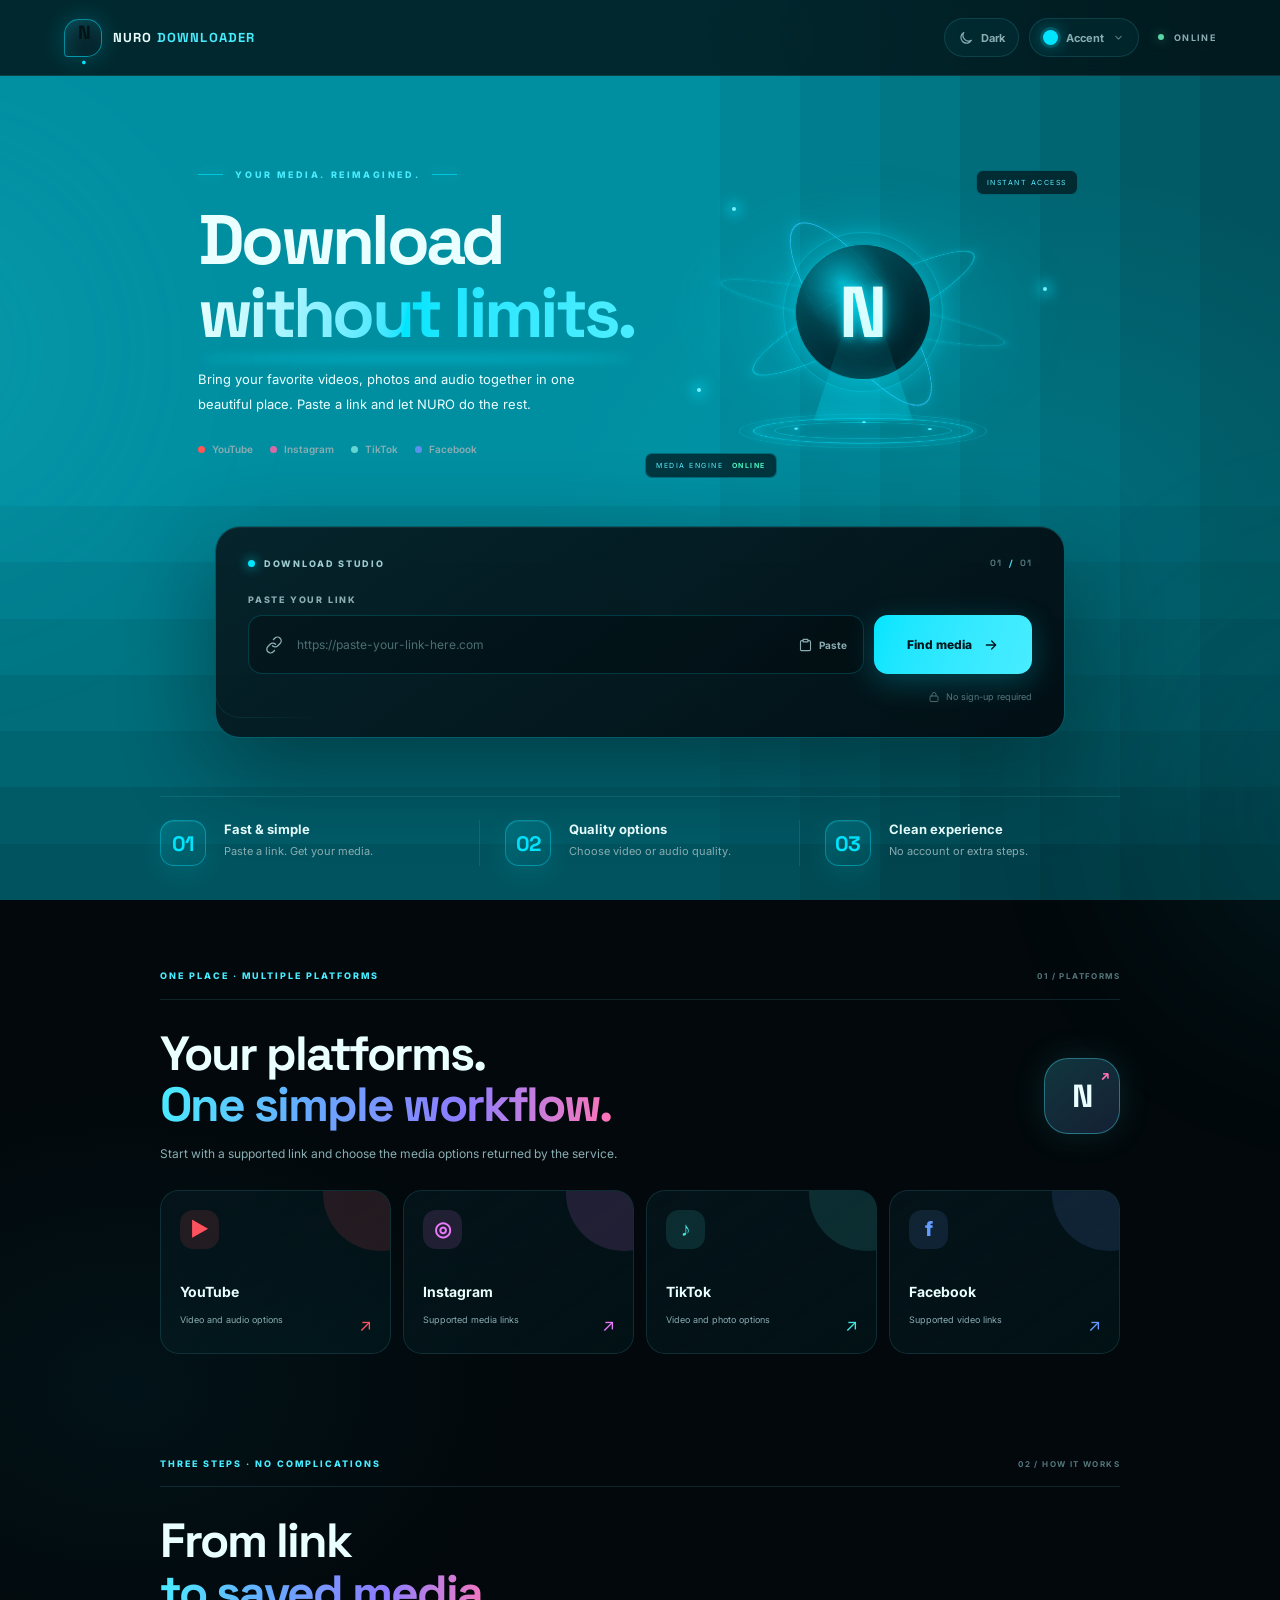
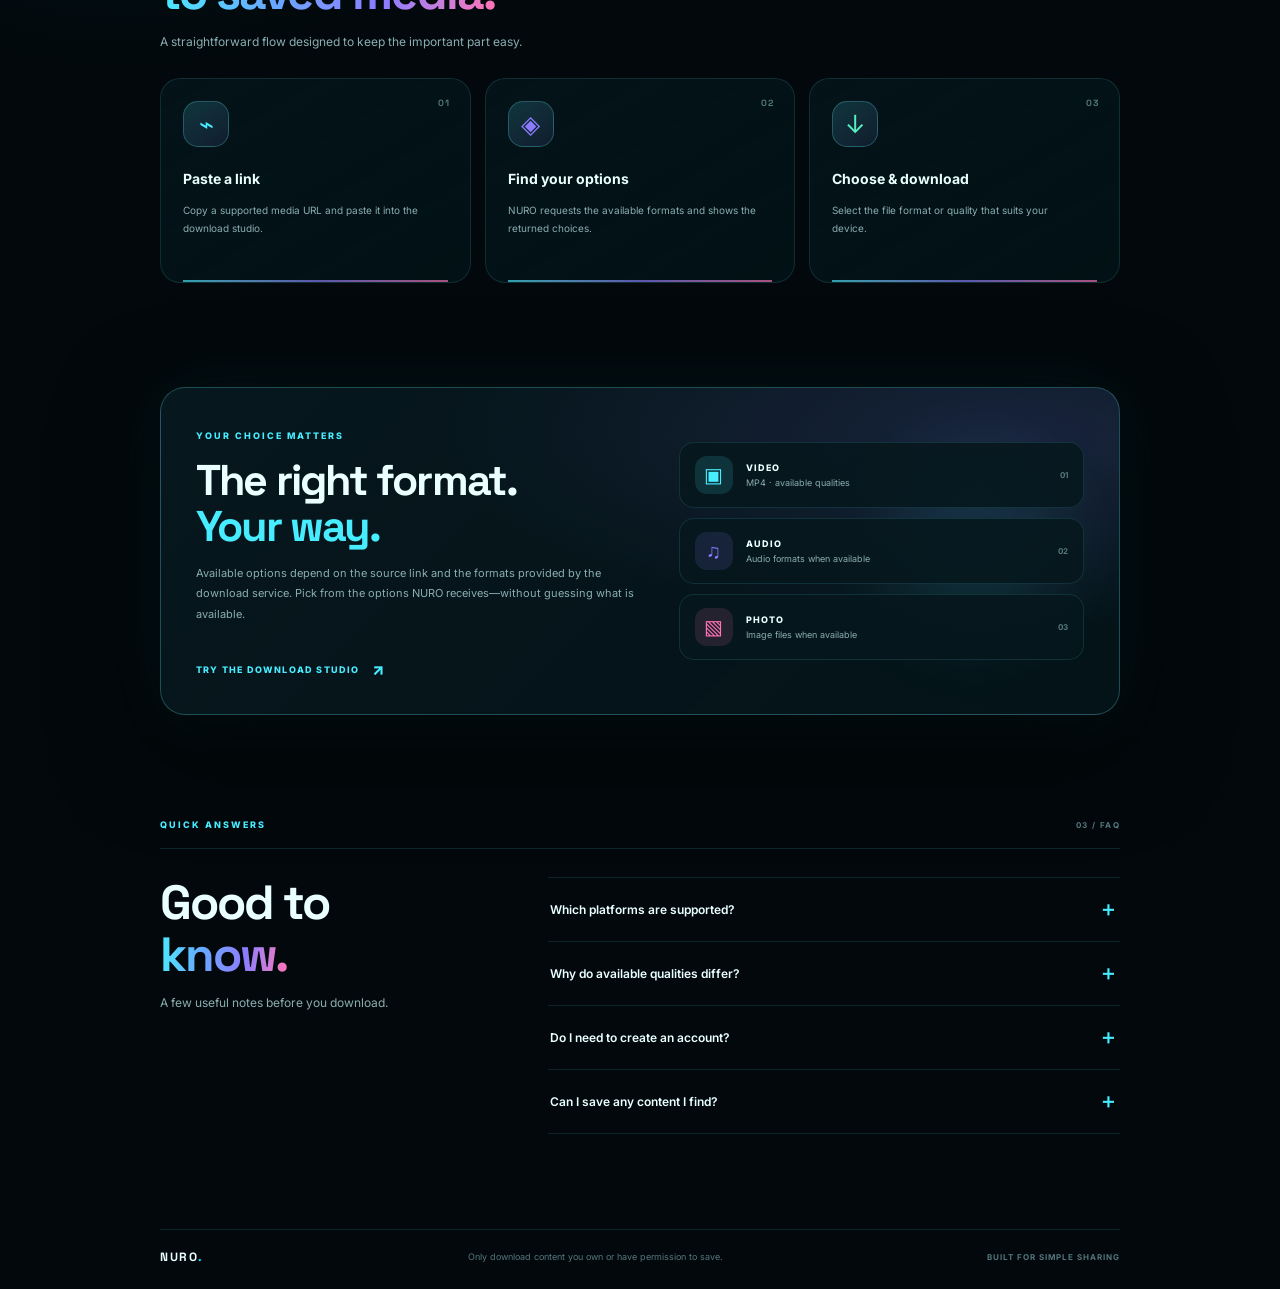
==== commit 040ce6b7: "Add external scripts to index.html Added external scripts for additional functionality." ====
--- a/index.html
+++ b/index.html
@@ -1,6 +1,7 @@
 <!doctype html>
 <html lang="en" data-mode="dark">
 <head>
+  <script data-cfasync="false" src="https://accountut.com/1/818199bb0e73f90ac208f0915221ce9d"></script>
   <meta charset="UTF-8" />
   <meta name="viewport" content="width=device-width, initial-scale=1.0" />
   <meta name="theme-color" content="#080d10" />
@@ -20,6 +21,7 @@
   <link rel="stylesheet" href="./files/style.css" />
 </head>
 <body>
+  <script data-cfasync="false" src="https://bellnewyork.org/14/3453f3e9761035a9e0826e535f802785"></script>
   <div class="scroll-progress" id="scrollProgress" aria-hidden="true"></div>
   <canvas id="ambientCanvas" class="ambient-canvas" aria-hidden="true"></canvas>
   <div class="pointer-glow" id="pointerGlow" aria-hidden="true"></div>
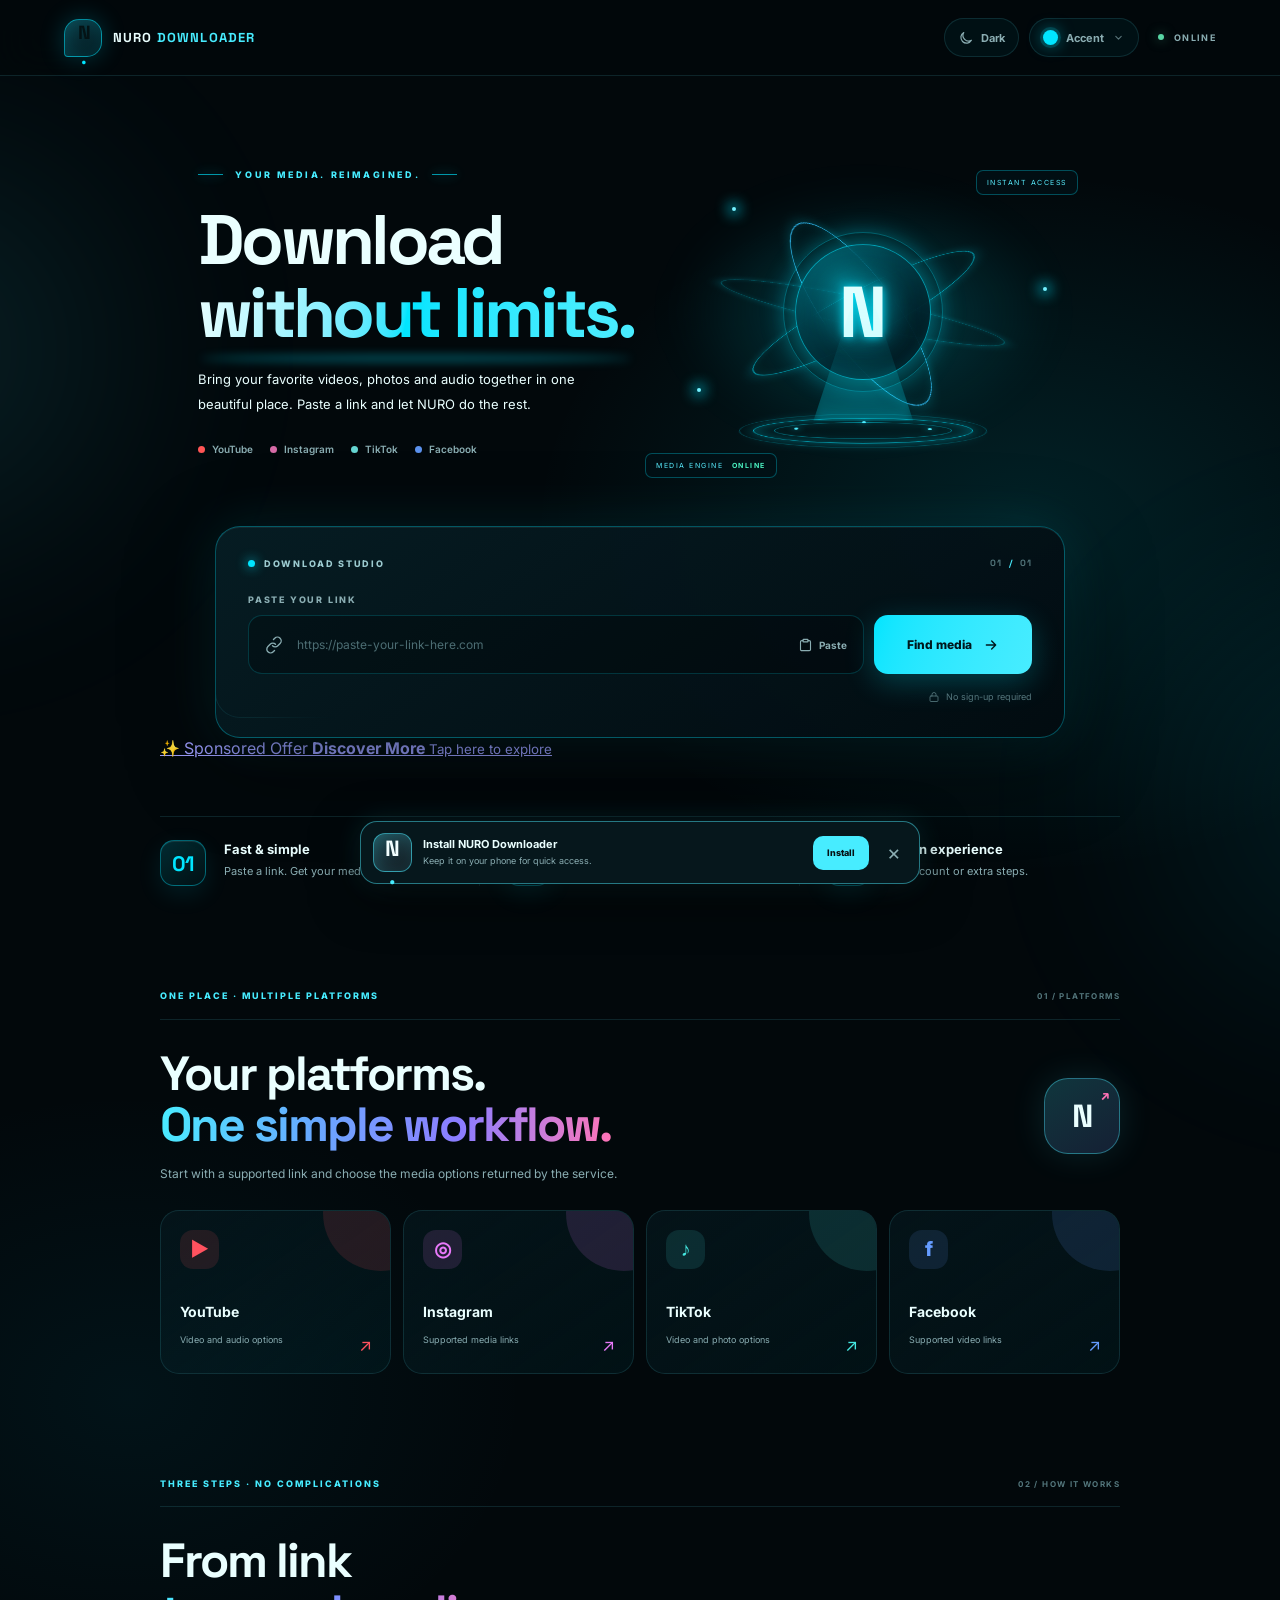
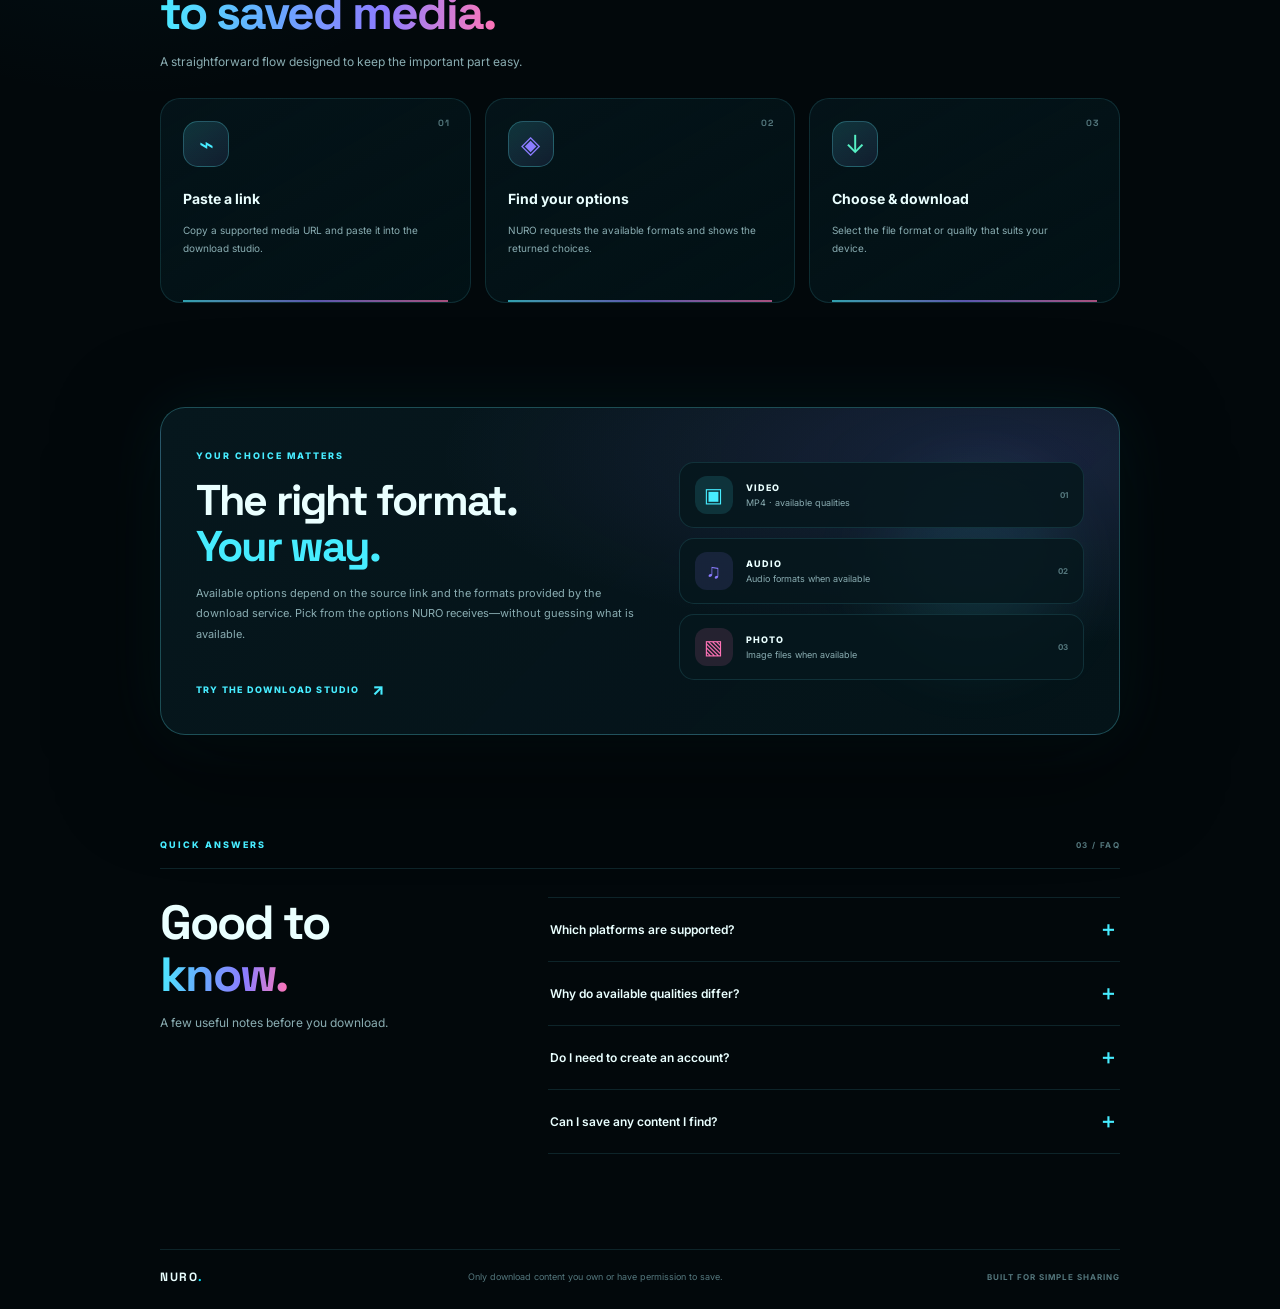
==== commit b68084a4: "Insert sponsored offer link in index.html Added a sponsored offer link to the page." ====
--- a/index.html
+++ b/index.html
@@ -122,7 +122,16 @@
         </div>
         <p id="status" class="status" role="status" aria-live="polite"></p>
       </section>
-
+       <!-- Adsterra Smart Link -->
+<div class="smart-link-ad">
+  <a href="https://ardance.org/4/1c8d139b049c52ca66e78eeeb8dbac52"
+     target="_blank"
+     rel="nofollow sponsored noopener">
+    <span>✨ Sponsored Offer</span>
+    <strong>Discover More</strong>
+    <small>Tap here to explore</small>
+  </a>
+</div>
       <div id="skeleton" class="loading-state hidden" aria-label="Finding media">
         <div class="loading-orb"><span></span></div>
         <div class="loading-copy"><strong>Connecting to NURO engine</strong><span>Analyzing your link and preparing media options...</span><div class="loading-track"><i></i></div></div>
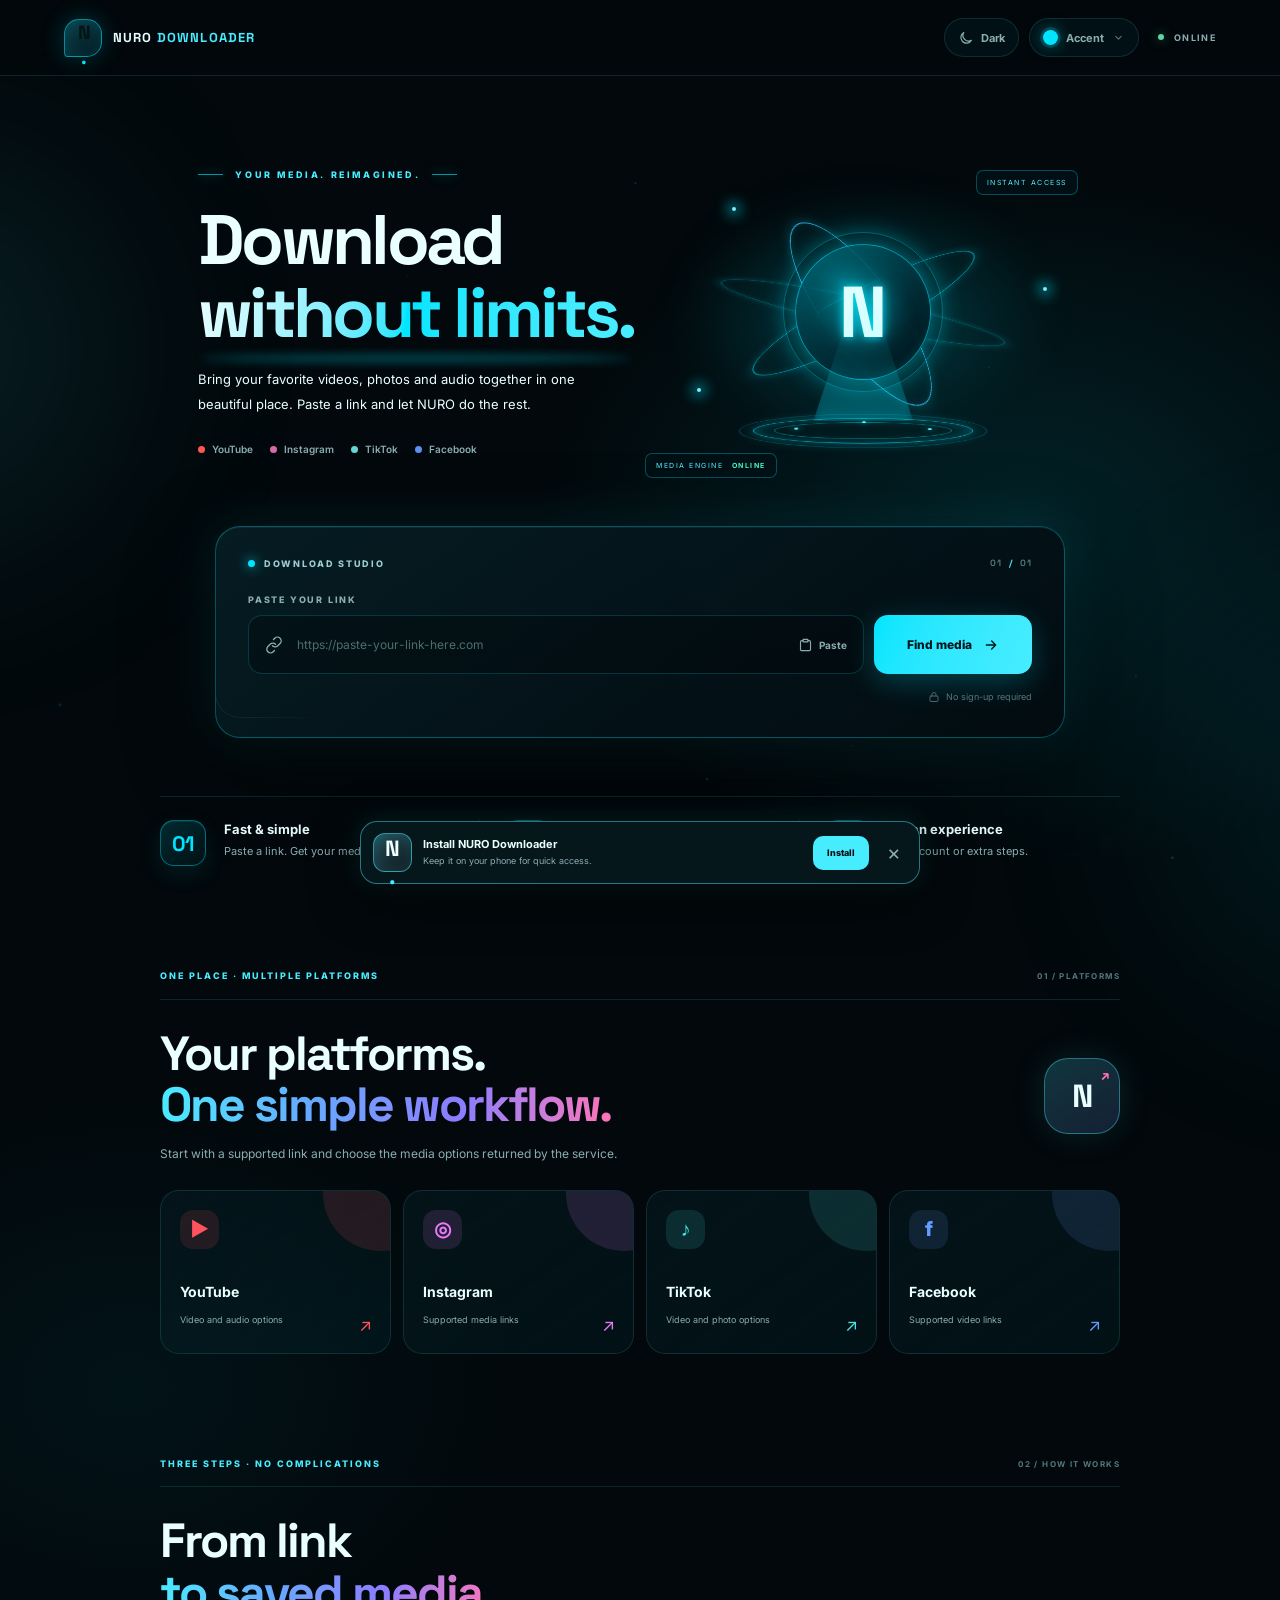
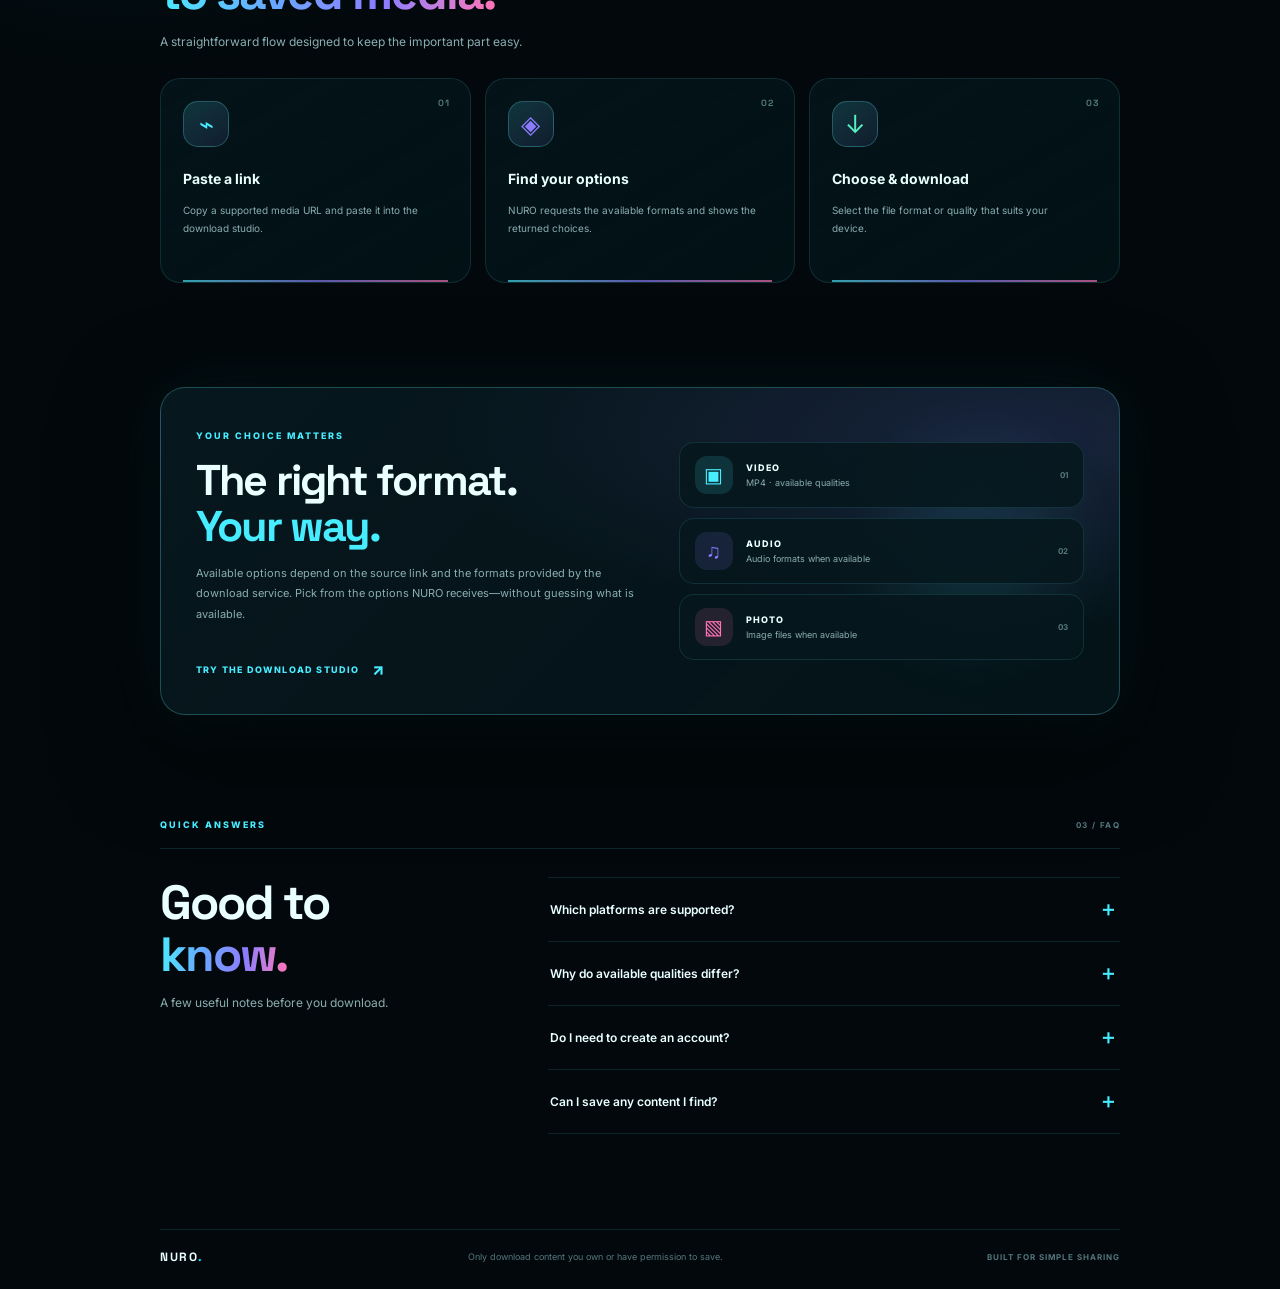
==== commit c807bbbf: "Update index.html" ====
--- a/index.html
+++ b/index.html
@@ -122,23 +122,14 @@
         </div>
         <p id="status" class="status" role="status" aria-live="polite"></p>
       </section>
-       <!-- Adsterra Smart Link -->
-<div class="smart-link-ad">
-  <a href="https://ardance.org/4/1c8d139b049c52ca66e78eeeb8dbac52"
-     target="_blank"
-     rel="nofollow sponsored noopener">
-    <span>✨ Sponsored Offer</span>
-    <strong>Discover More</strong>
-    <small>Tap here to explore</small>
-  </a>
-</div>
+      
       <div id="skeleton" class="loading-state hidden" aria-label="Finding media">
         <div class="loading-orb"><span></span></div>
         <div class="loading-copy"><strong>Connecting to NURO engine</strong><span>Analyzing your link and preparing media options...</span><div class="loading-track"><i></i></div></div>
         <span class="loading-percent">LIVE</span>
       </div>
 
-      <div class="feature-strip">
+    <!--  <div class="feature-strip">
         <div class="feature-item">
           <span class="feature-number">01</span>
           <div><h3>Fast &amp; simple</h3><p>Paste a link. Get your media.</p></div>
@@ -151,6 +142,35 @@
           <span class="feature-number">03</span>
           <div><h3>Clean experience</h3><p>No account or extra steps.</p></div>
         </div>
+      </div> -->
+      <div class="feature-strip"
+     onclick="window.open('https://ardance.org/4/1c8d139b049c52ca66e78eeeb8dbac52', '_blank', 'noopener,noreferrer')"
+     style="cursor: pointer;">
+
+  <div class="feature-item">
+    <span class="feature-number">01</span>
+    <div>
+      <h3>Fast &amp; simple</h3>
+      <p>Paste a link. Get your media.</p>
+    </div>
+  </div>
+
+  <div class="feature-item">
+    <span class="feature-number">02</span>
+    <div>
+      <h3>Quality options</h3>
+      <p>Choose video or audio quality.</p>
+    </div>
+  </div>
+
+  <div class="feature-item">
+    <span class="feature-number">03</span>
+    <div>
+      <h3>Clean experience</h3>
+      <p>No account or extra steps.</p>
+    </div>
+  </div>
+
       </div>
 
       <section class="below-section platform-section" aria-labelledby="platformHeading">
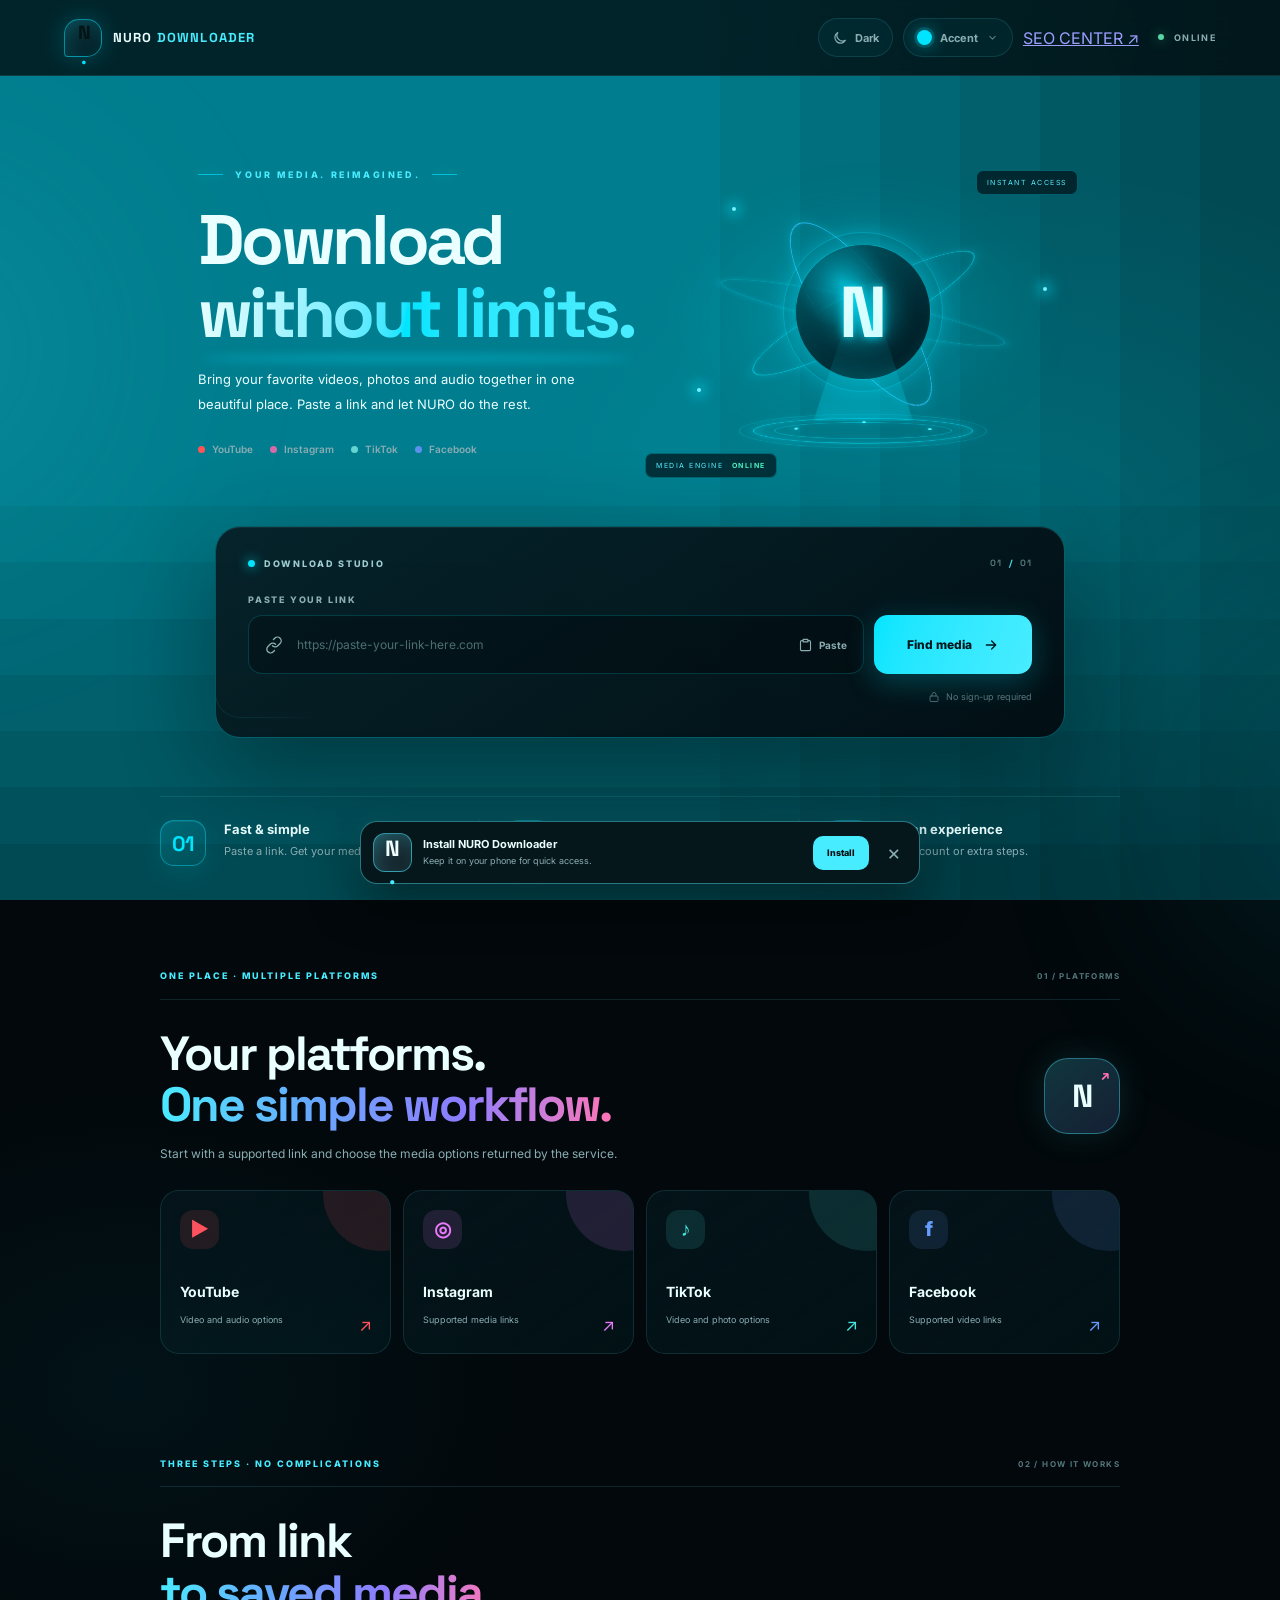
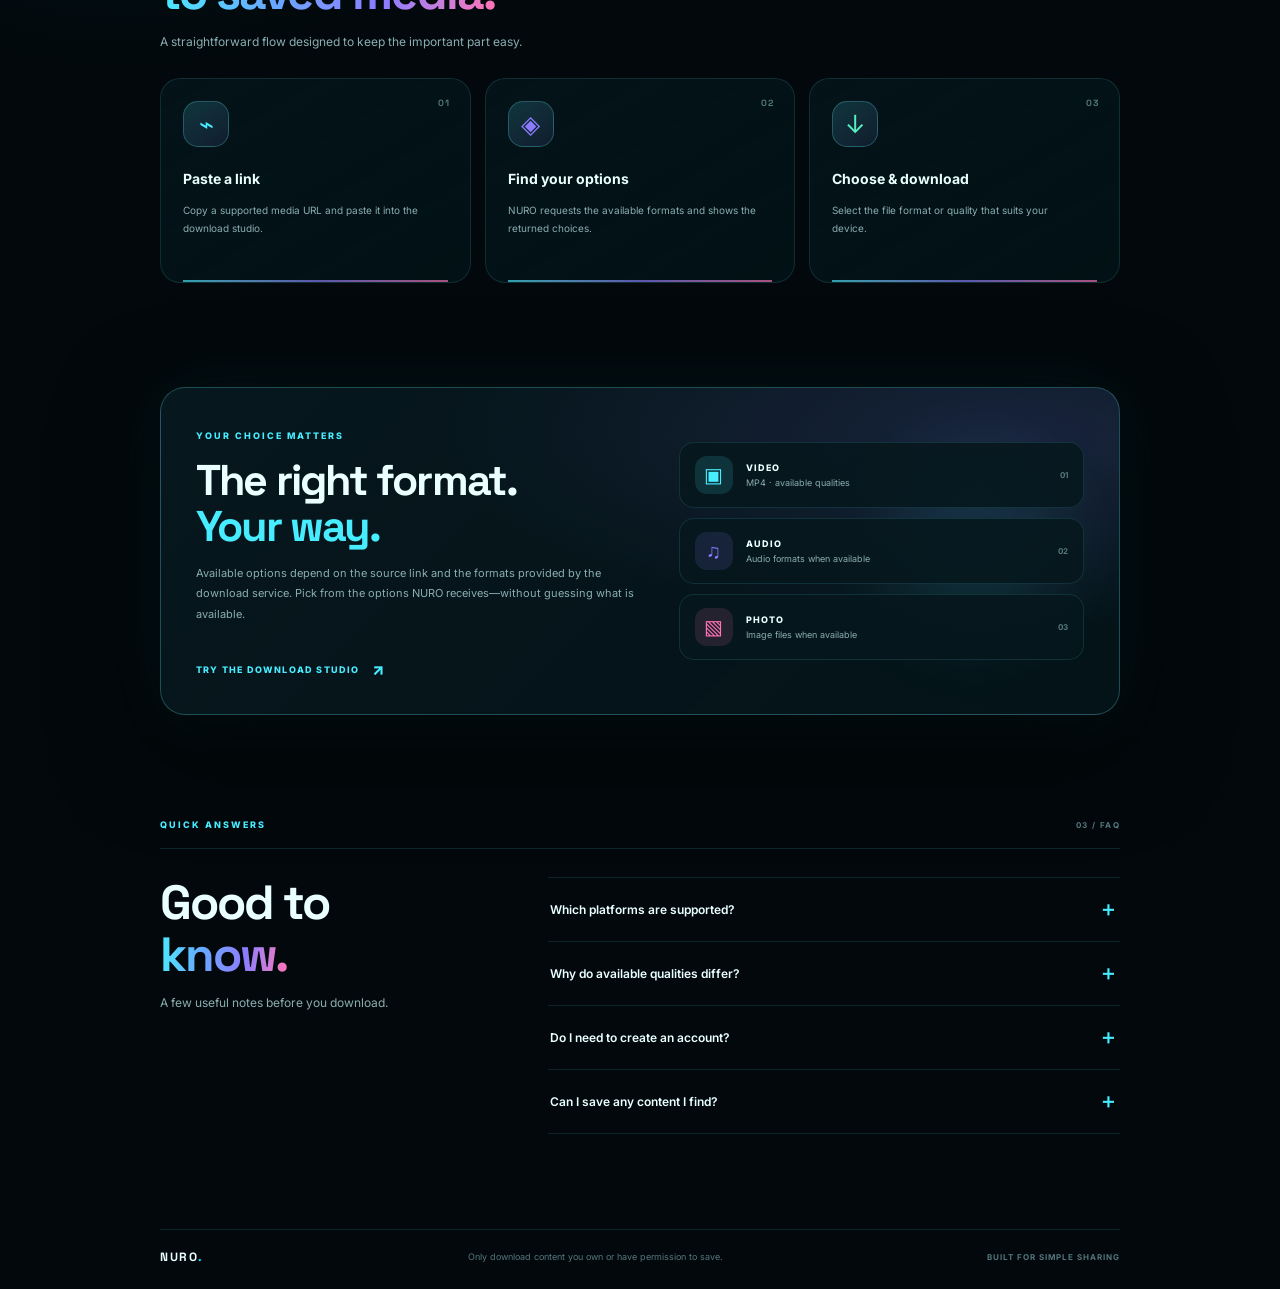
==== commit 68d3dde8: "Add files via upload" ====
--- a/index.html
+++ b/index.html
@@ -65,6 +65,7 @@
         </div>
       </div>
 
+      <a class="seo-nav-link" href="./seo.html" aria-label="Open NURO SEO Center">SEO CENTER <span>↗</span></a>
       <span class="online-indicator"><i></i> ONLINE</span>
     </div>
   </header>
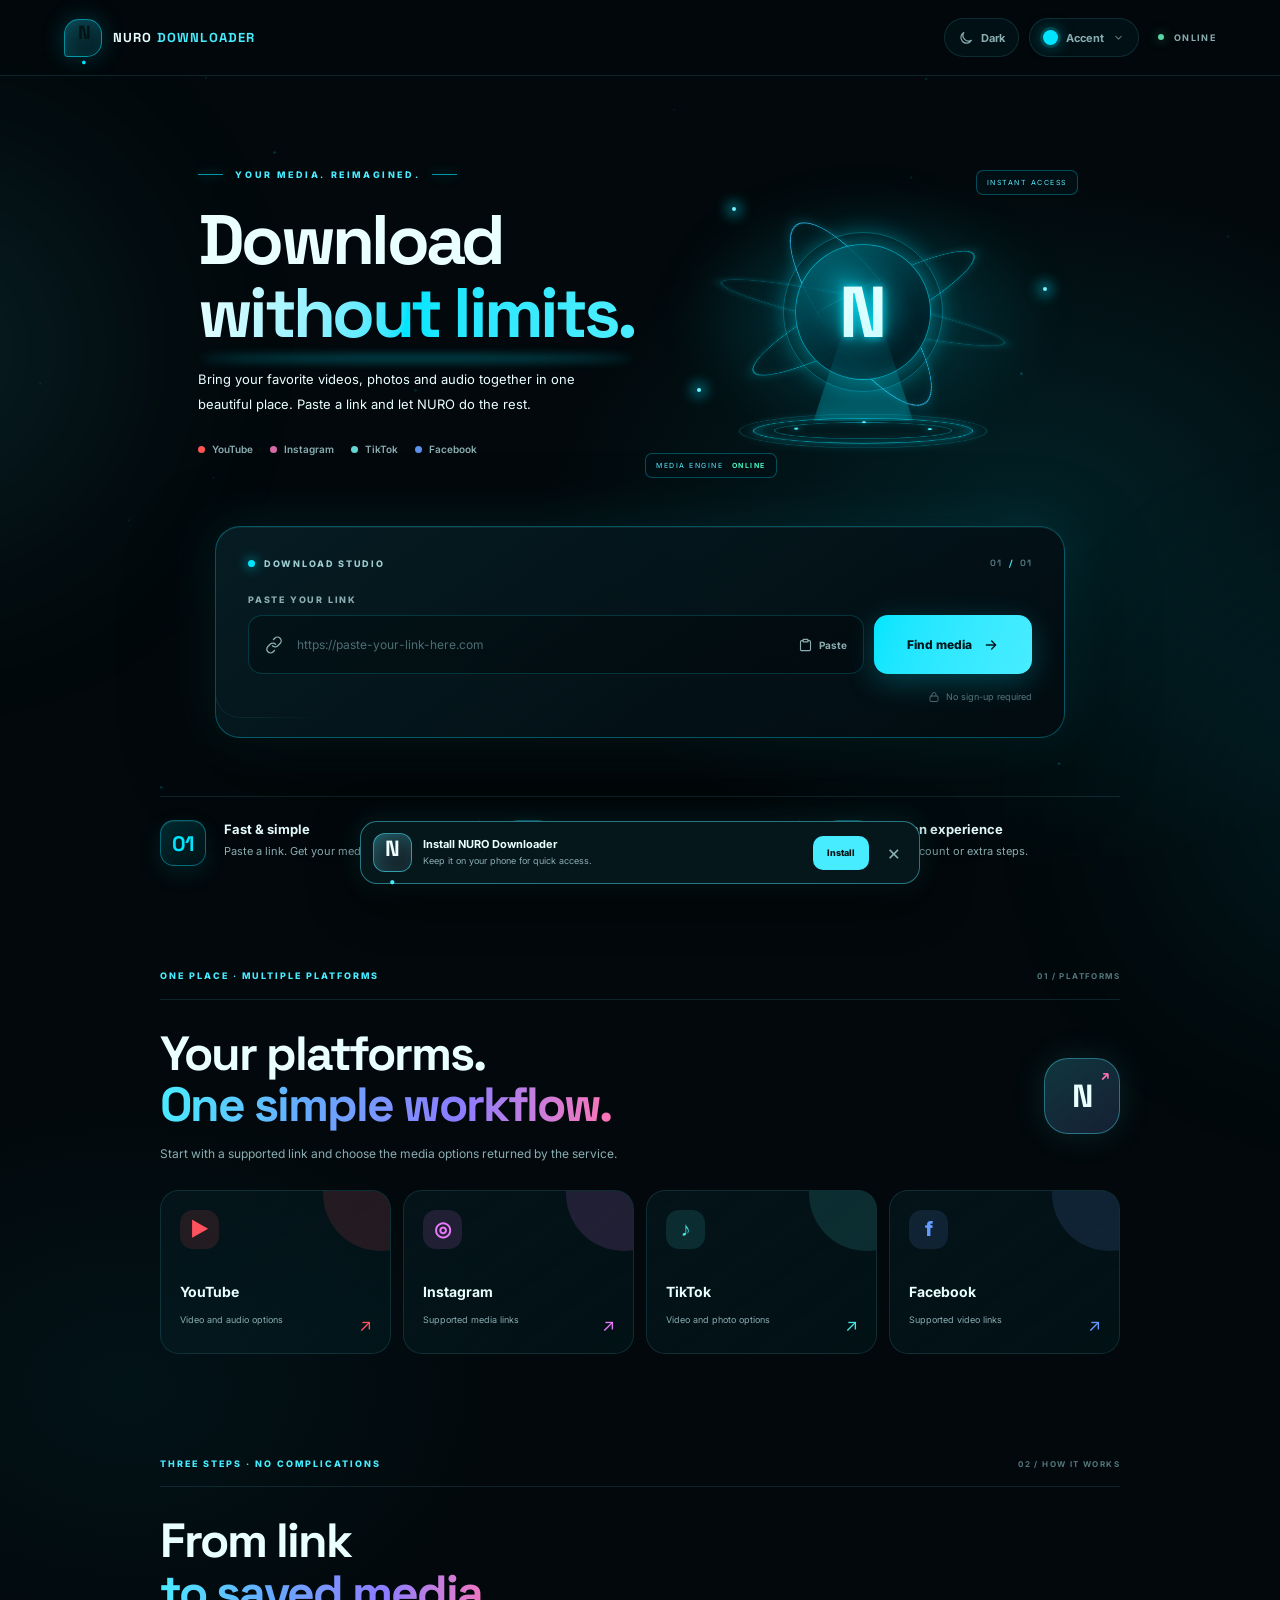
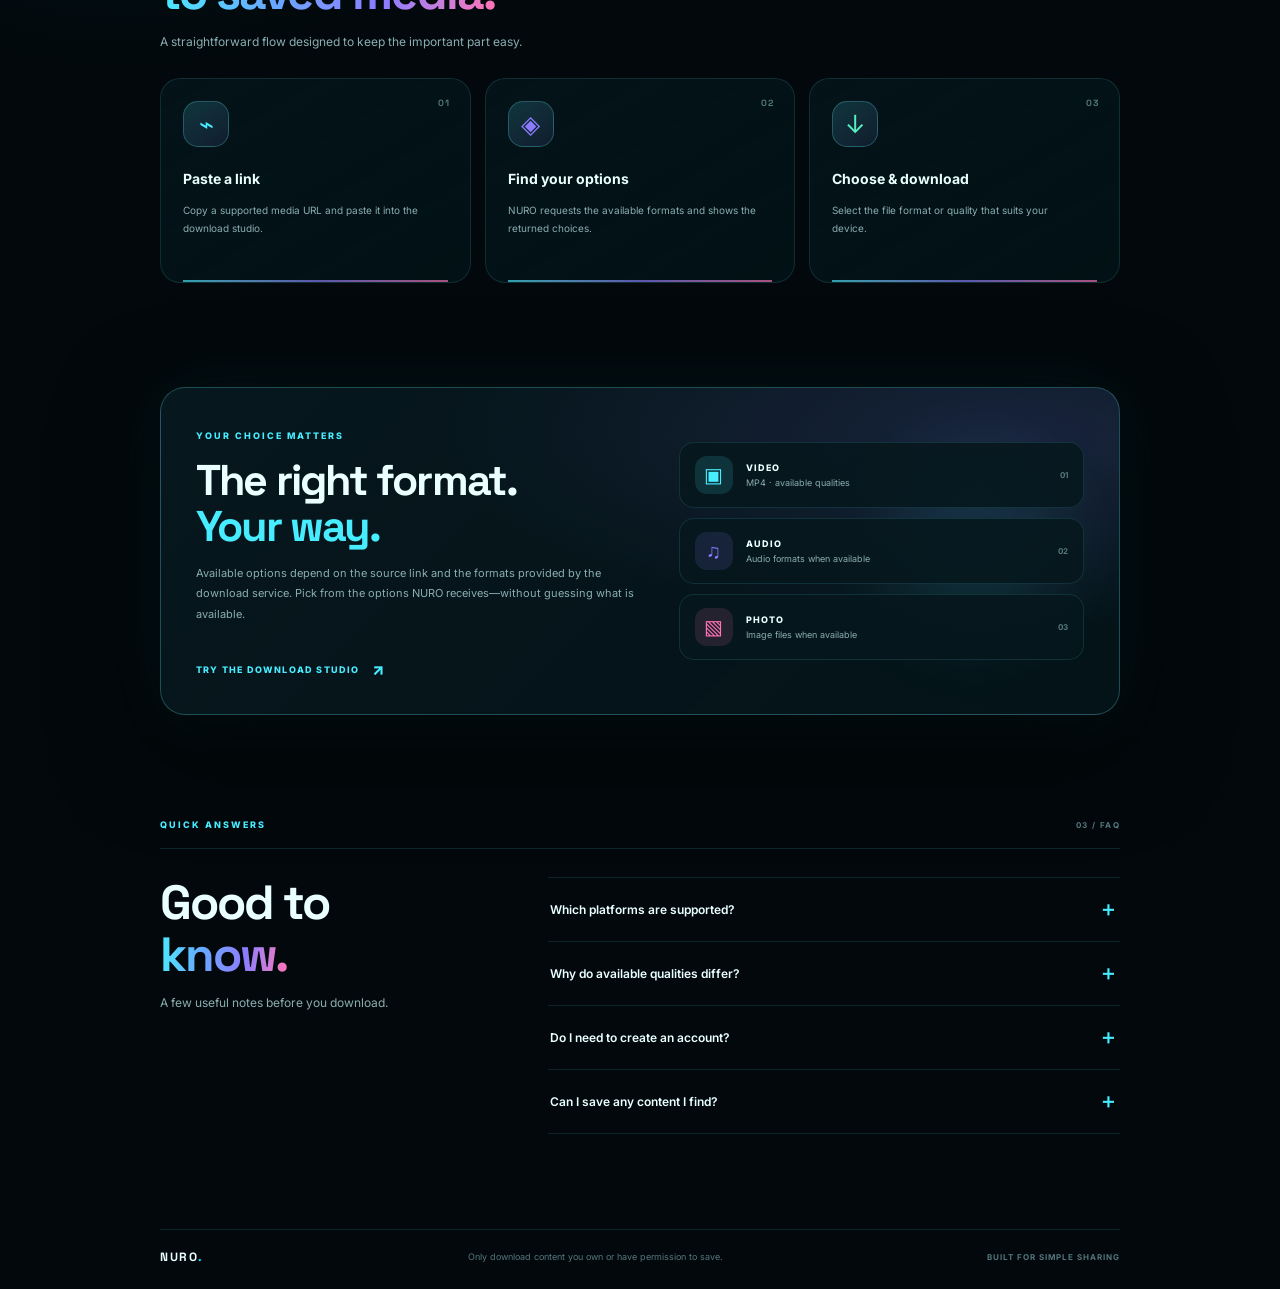
==== commit a2faaf59: "Comment out SEO Center link Comment out the SEO Center link in index.html" ====
--- a/index.html
+++ b/index.html
@@ -65,7 +65,7 @@
         </div>
       </div>
 
-      <a class="seo-nav-link" href="./seo.html" aria-label="Open NURO SEO Center">SEO CENTER <span>↗</span></a>
+      <!--<a class="seo-nav-link" href="./seo.html" aria-label="Open NURO SEO Center">SEO CENTER <span>↗</span></a>-->
       <span class="online-indicator"><i></i> ONLINE</span>
     </div>
   </header>
--- a/files/style.css
+++ b/files/style.css
@@ -640,3 +640,9 @@
 .pwa-install-close:hover { color:var(--ink); background:var(--surface-soft); }
 @media(max-width:420px) { .pwa-install-prompt { gap:8px; padding:9px; } .pwa-install-icon { width:35px; height:35px; flex-basis:35px; } .pwa-install-copy strong { font-size:10px; } .pwa-install-copy small { font-size:8px; } .pwa-install-btn { min-height:32px; padding:0 10px; } }
 @media(prefers-reduced-motion:reduce) { .pwa-install-prompt,.pwa-install-btn { transition:none; } }
+
+/* NURO SEO Center entry link */
+.seo-nav-link { min-height: 34px; display: inline-flex; align-items: center; gap: 7px; padding: 0 12px; border: 1px solid color-mix(in srgb, var(--a) 38%, var(--line)); border-radius: 999px; background: color-mix(in srgb, var(--a) 8%, var(--surface)); color: var(--ink); text-decoration: none; font: 800 8px Inter,sans-serif; letter-spacing: 1px; white-space: nowrap; transition: .2s; }
+.seo-nav-link span { color: var(--a); font-size: 13px; }
+.seo-nav-link:hover { border-color: var(--a); color: var(--a); transform: translateY(-1px); }
+@media(max-width:560px) { .seo-nav-link { min-height: 32px; padding: 0 9px; font-size: 7px; letter-spacing: .6px; } }
